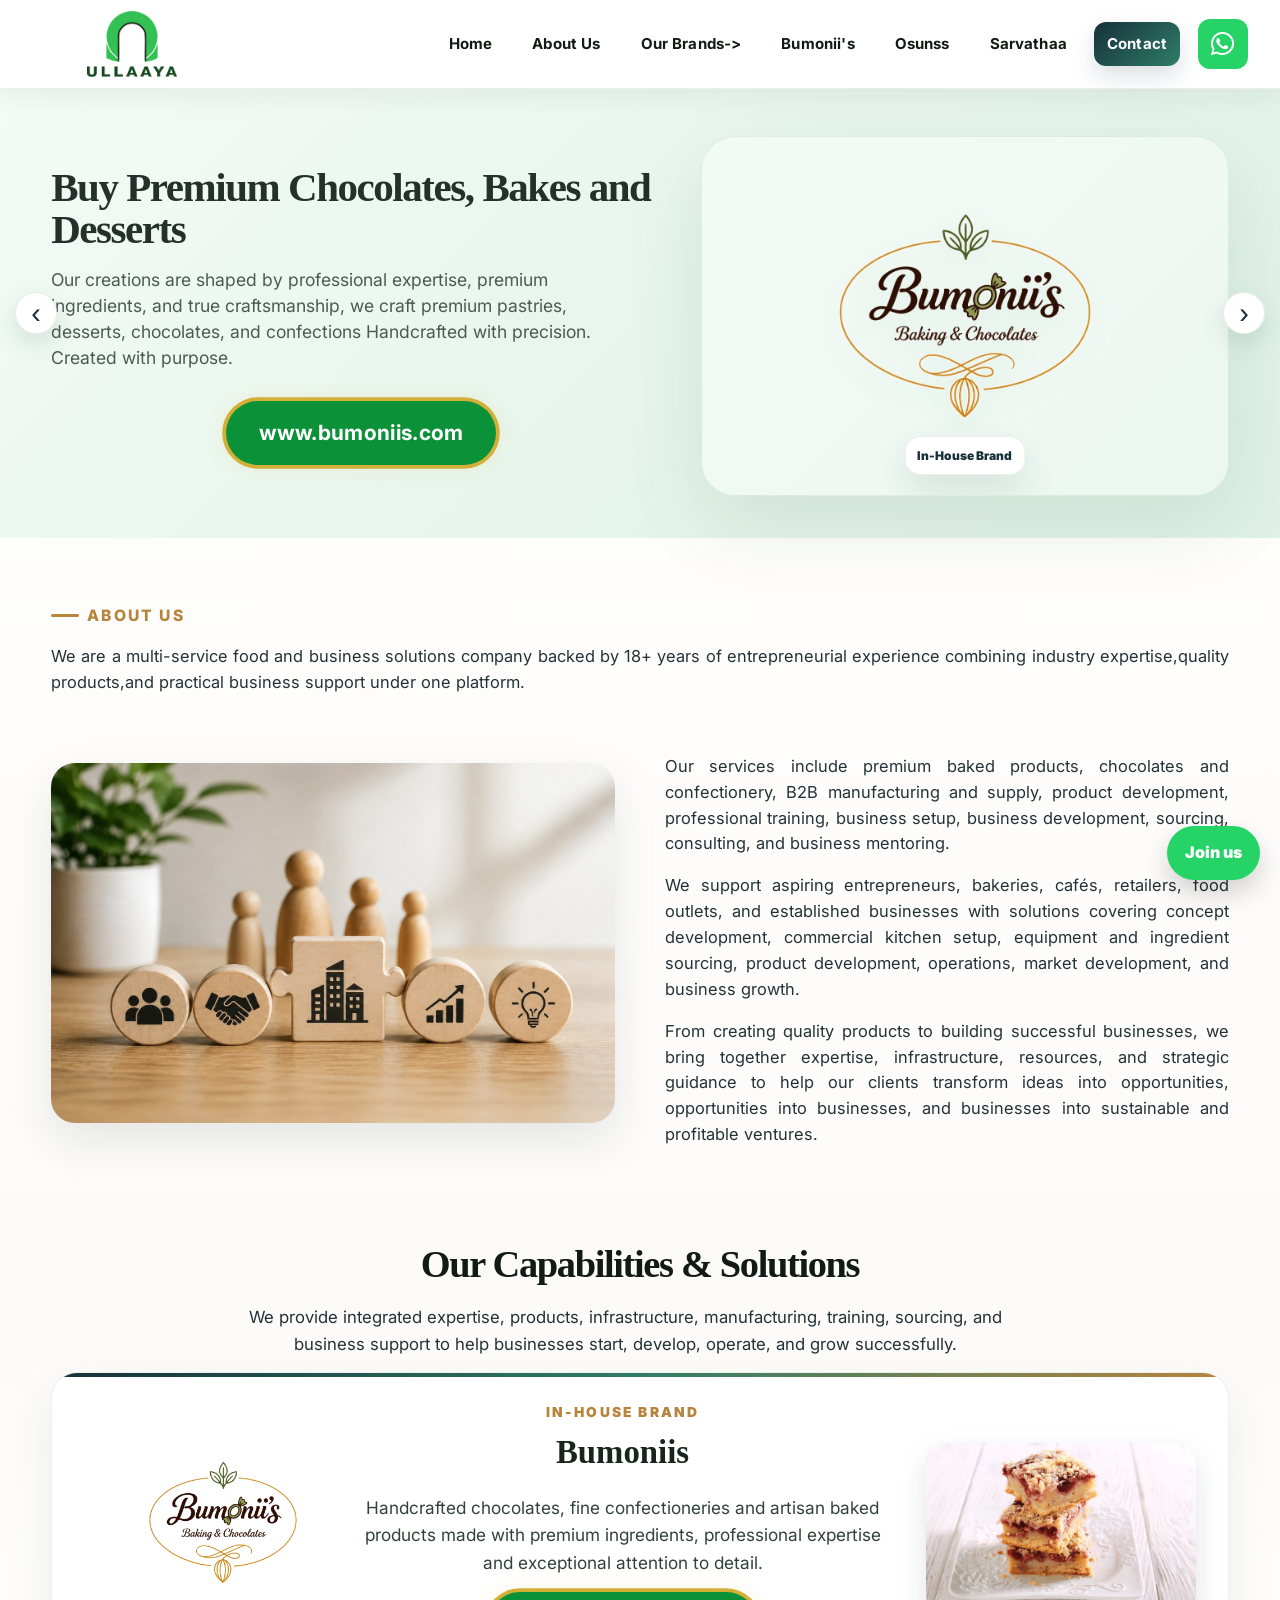
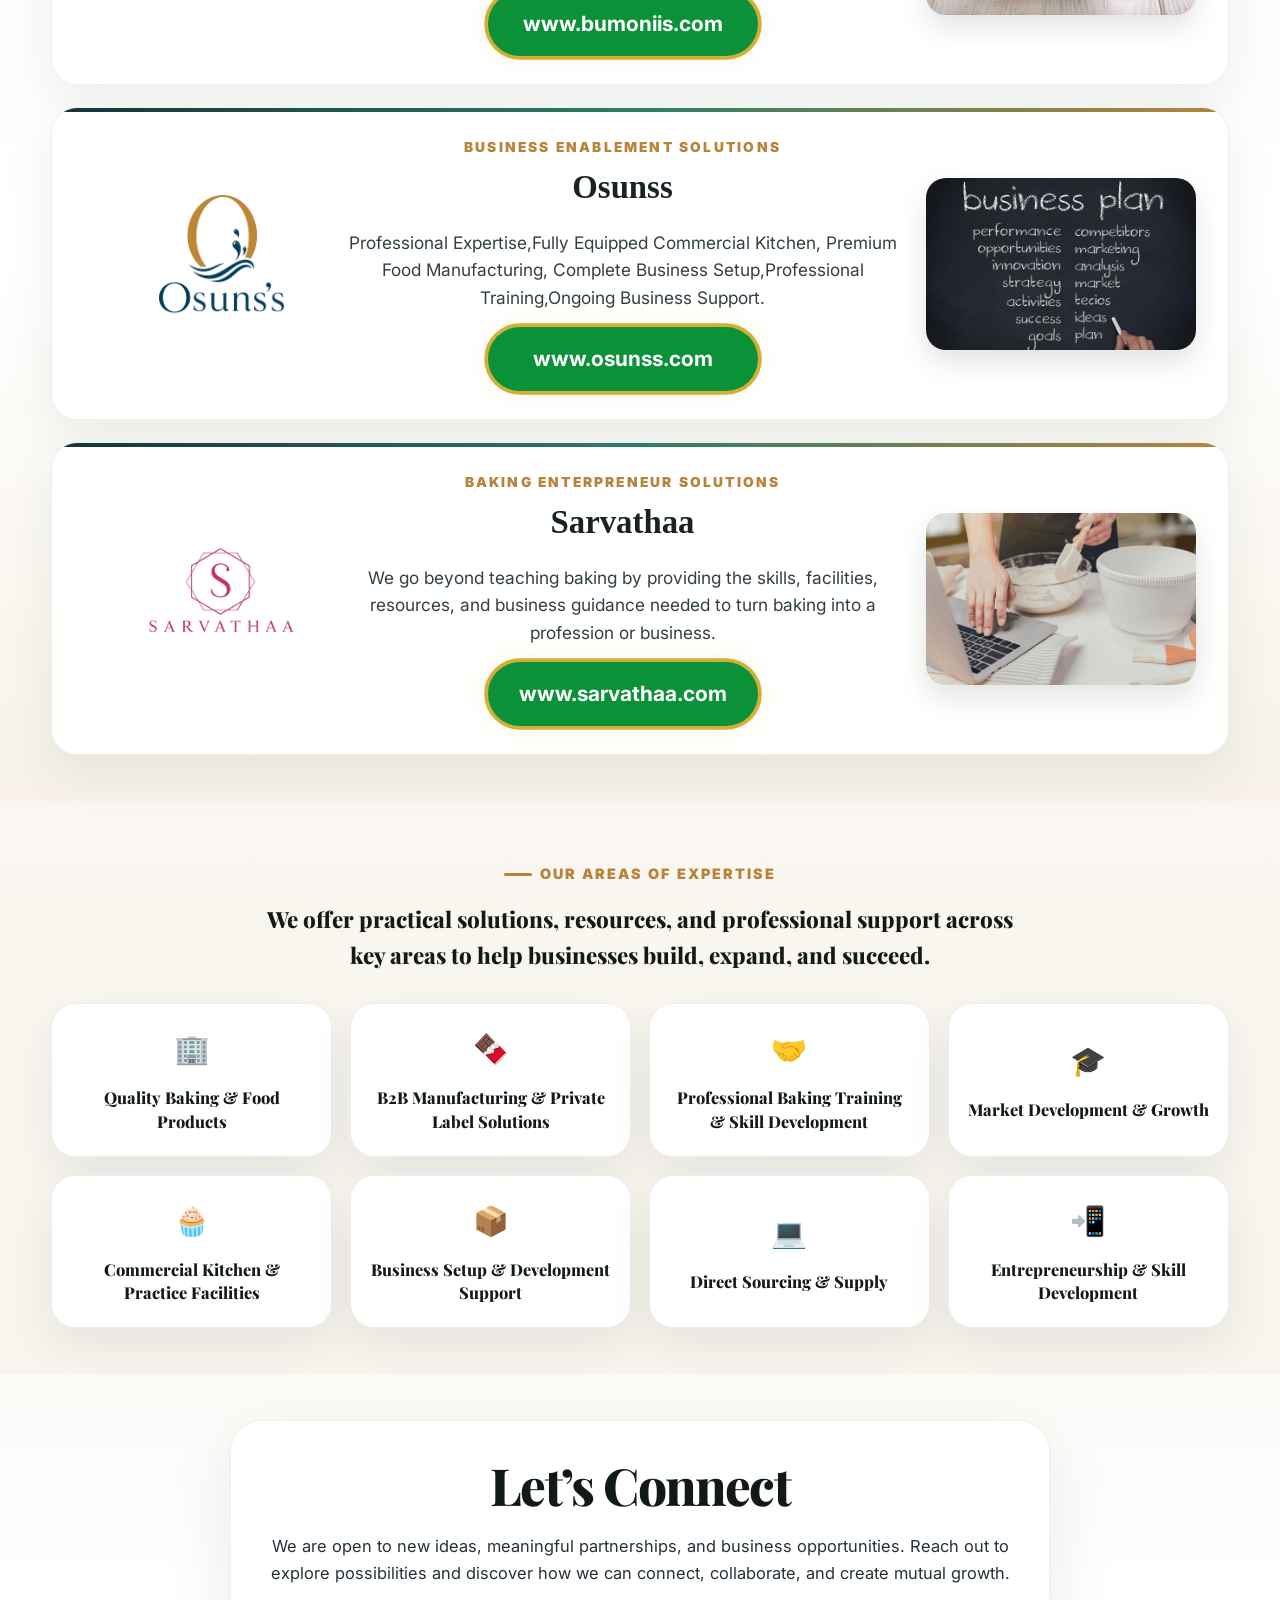
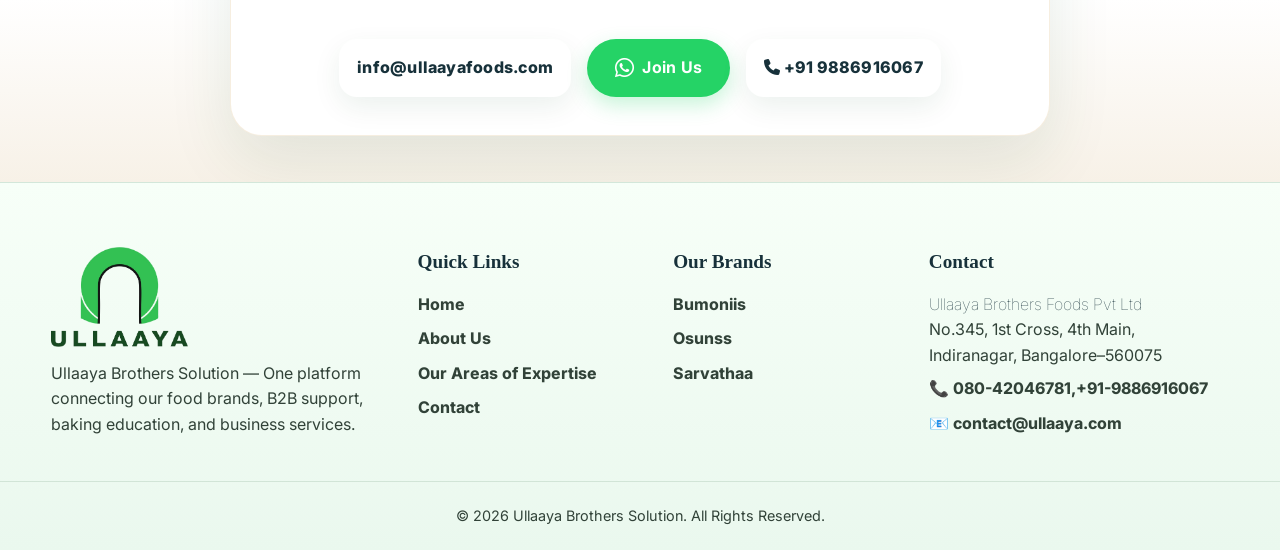
==== index.html @ fb9610ec "Update website alignment and button blinking" ====
<!DOCTYPE html>

<html lang="en">

<head>
    <link rel="icon" href="favicon.ico" sizes="16x16 32x32 48x48" />
    <link rel="icon" type="image/png" sizes="512x512" href="favicon.png" />
    <link rel="apple-touch-icon" sizes="180x180" href="apple-touch-icon.png" />
    <meta charset="utf-8" />
    <meta content="width=device-width, initial-scale=1.0" name="viewport" />
    <meta
        content="Ullaaya Brothers Solution connects Bumoniis, Osunss and Sarvathaa under one trusted parent business platform."
        name="description" />
    <title>Ullaaya Solution</title>
    <link href="https://fonts.googleapis.com" rel="preconnect" />
    <link crossorigin="" href="https://fonts.gstatic.com" rel="preconnect" />
    <link
        href="https://fonts.googleapis.com/css2?family=Inter:wght@400;500;600;700;800&amp;family=Playfair+Display:wght@700;800&amp;display=swap"
        rel="stylesheet" />
    <link rel="stylesheet"
      href="https://cdnjs.cloudflare.com/ajax/libs/font-awesome/6.5.2/css/all.min.css">    
    <link href="assets/css/style.css" rel="stylesheet">
    </link>
</head>

<body>
    <header class="site-header" id="top">
        <nav class="nav-wrap">
            <a aria-label="Ullaaya Brothers Solution Home" class="brand" href="index.html#home">
                 <img alt="Ullaaya Brothers Solution logo" src="assets/images/ullaaya-logo-clean.png" />
            </a>
            <button aria-expanded="false" aria-label="Open menu" class="menu-toggle">
                <span></span><span></span><span></span>
            </button>
            <ul class="nav-links">
                <li><a href="index.html#home">Home</a></li>
                <li><a href="index.html#about">About Us</a></li>
                <li><a href="index.html#businesses">Our Brands-></a></li>
                <li><a href="bumoniis.html">Bumonii's</a></li>
                <li><a href="osunss.html">Osunss</a></li>
                <li><a href="sarvathaa.html">Sarvathaa</a></li>
                <li><a class="nav-cta" href="index.html#contact">Contact</a></li>
                <li>
    <a class="whatsapp-nav"
       href="https://wa.me/919886916067"
       target="_blank"
       rel="noopener"
       aria-label="Chat with us on WhatsApp">
        <i class="fa-brands fa-whatsapp"></i>
    </a>
</li>
            </ul>
        </nav>
    </header>
    <main>
        <section class="hero business-slider" id="home">
            <div class="hero-bg"></div>
            <div class="container hero-grid">
                <div class="hero-content reveal">
                    <h1 id="slideTitle">Learn, Make, Pack and Grow Your Food Business</h1>
                    <p class="hero-text" id="slideText">From learning to product making, packaging, bulk support and
                        customer delivery, Ullaaya connects everything a food learner, customer or business owner needs
                        in one trusted place.</p>
                    <div class="hero-more-info">
                        <a class="btn btn-primary" href="bumoniis.html" id="slidePrimary">www.bumoniis.com</a>
                    </div>
                </div>
                <div class="hero-card reveal">
                    <div class="logo-orbit slider-logo-wrap">
                        <img alt="Ullaaya logo" data-brand="ullaaya" id="slideLogo"
                            src="assets/images/ullaaya-logo-clean.png" />
                    </div>
                    <div class="mini-card bottom-card" id="slideTagTwo">Business Support</div>
                </div>
            </div>
            <div class="hero-slider-controls" aria-label="Business banner controls">
                <button aria-label="Previous business" class="slider-arrow slider-prev" type="button">‹</button>
                <button aria-label="Next business" class="slider-arrow slider-next" type="button">›</button>
            </div>
        </section>
        <section class="section about-story" id="about">
            <div class="container">
                <div class="section-head reveal about-intro">
                </div>
                <p class="eyebrow">About Us</p>
                <p class="about-text">We are a multi-service food and business solutions company backed by 18+ years of
                    entrepreneurial experience combining industry expertise,quality products,and practical business
                    support under one platform.</p>
                <div class="two-col" style="margin-top:42px;">
                    <div class="reveal">
                        <img src="assets/about.jpeg" alt="Ullaaya food products and chocolate making"
                            style="display:block;width:100%;height:360px;object-fit:cover;border-radius:24px;box-shadow:0 18px 45px rgba(16,38,45,.10);">
                    </div>
                    <div class="section-copy reveal">
                        <p class="about-text">Our services include premium baked products, chocolates and confectionery,
                            B2B manufacturing and supply, product development, professional training, business setup,
                            business development, sourcing, consulting, and business mentoring.</p>
                        <p class="about-text">We support aspiring entrepreneurs, bakeries, cafés, retailers, food
                            outlets, and established businesses with solutions covering concept development, commercial
                            kitchen setup, equipment and ingredient sourcing, product development, operations, market
                            development, and business growth.</p>
                        <p class="about-text">From creating quality products to building successful businesses, we bring
                            together expertise, infrastructure, resources, and strategic guidance to help our clients
                            transform ideas into opportunities, opportunities into businesses, and businesses into
                            sustainable and profitable ventures.</p>
                    </div>
                </div>

            </div>
        </section>

        <section class="section businesses" id="businesses">
            <div class="container">
                <div class="section-head reveal">
                    <h2>Our Capabilities & Solutions</h2>
                    <p>We provide integrated expertise, products, infrastructure, manufacturing, training, sourcing, and business support to help businesses start, develop, operate, and grow successfully.</p>
                </div>
                <div class="business-grid">
                    <article class="business-card logo-card reveal">
                        <a class="business-logo-box business-logo-bumoniis" href="https://www.bumoniis.com" target="_blank" rel="noopener" aria-label="Visit Bumoniis website"><img
                                alt="Bumoniis Baking and Chocolates logo" src="assets/images/bumoniis-logo-card.png" />
                        </a>
                        <div class="business-card-info">
                            <p class="category">In-House Brand</p>
                            <h3>Bumoniis</h3>
                            <p>Handcrafted chocolates, fine confectioneries and artisan baked products made with premium
                                ingredients, professional expertise and exceptional attention to detail.</p>
                            <a class="card-link" href="https://www.bumoniis.com" target="_blank"
                                rel="noopener">www.bumoniis.com</a>
                        </div>
                        <a class="business-card-photo" href="https://www.bumoniis.com" target="_blank" rel="noopener" aria-label="Visit Bumoniis website"><img
                                src="assets/home bumoniss cake.png"
                                alt="Premium cakes and chocolate products"></a>
                    </article>
                    <article class="business-card featured logo-card reveal">
                        <a class="business-logo-box business-logo-osunss" href="https://www.osunss.com" target="_blank" rel="noopener" aria-label="Visit Osunss website"><img alt="Osunss logo"
                                src="assets/images/osunss-logo-clean.png" /></a>
                        <div class="business-card-info">
                            <p class="category">Business Enablement Solutions</p>
                            <h3>Osunss</h3>
                            <p>Professional Expertise,Fully Equipped Commercial Kitchen, Premium Food Manufacturing,
                                Complete Business Setup,Professional Training,Ongoing Business Support.</p>
                            <a class="card-link" href="https://www.osunss.com" target="_blank"
                                rel="noopener">www.osunss.com</a>
                        </div>
                        <a class="business-card-photo" href="https://www.osunss.com" target="_blank" rel="noopener" aria-label="Visit Osunss website"><img
                                src="assets/home osuns.png"
                                alt="Food business packaging and delivery support"></a>
                    </article>
                    <article class="business-card logo-card reveal">
                        <a class="business-logo-box business-logo-sarvathaa" href="https://www.sarvathaa.com" target="_blank" rel="noopener" aria-label="Visit Sarvathaa website"><img alt="Sarvathaa logo"
                                src="assets/images/sarvathaa-logo-card.png" /></a>
                        <div class="business-card-info">
                            <p class="category">Baking Enterpreneur Solutions</p>
                            <h3>Sarvathaa</h3>
                            <p>We go beyond teaching baking by providing the skills, facilities, resources, and business
                                guidance needed to turn baking into a profession or business.</p>
                            <a class="card-link" href="https://www.sarvathaa.com" target="_blank"
                                rel="noopener">www.sarvathaa.com</a>
                        </div>
                        <a class="business-card-photo" href="https://www.sarvathaa.com" target="_blank" rel="noopener" aria-label="Visit Sarvathaa website"><img
                                src="assets/home sarvathaa.png"
                                alt="Hands-on baking and culinary training"></a>
                    </article>
                </div>
            </div>
        </section>
        <section class="section provide" id="provide">
            <div class="container">
                <div class="section-head reveal">
                    <p class="eyebrow">Our Areas of Expertise</p>
                    <h3>We offer practical solutions, resources, and professional support across key areas to help businesses build, expand, and succeed.</h3>
                </div>
                <div class="service-grid">
                    <div class="service-card reveal"><span>🏢</span>
                        <h3>Quality Baking & Food Products</h3>
                    </div>
                    <div class="service-card reveal"><span>🍫</span>
                        <h3>B2B Manufacturing & Private Label Solutions</h3>
                    </div>
                    <div class="service-card reveal"><span>🤝</span>
                        <h3>Professional Baking Training & Skill Development </h3>
                    </div>
                    <div class="service-card reveal"><span>🎓</span>
                        <h3>Market Development & Growth</h3>
                    </div>
                    <div class="service-card reveal"><span>🧁</span>
                        <h3>Commercial Kitchen & Practice Facilities </h3>
                    </div>
                    <div class="service-card reveal"><span>📦</span>
                        <h3>Business Setup & Development Support </h3>
                    </div>
                    <div class="service-card reveal"><span>💻</span>
                        <h3>Direct Sourcing & Supply </h3>
                    </div>
                    <div class="service-card reveal"><span>📲</span>
                        <h3>Entrepreneurship & Skill Development</h3>
                    </div>
                </div>
            </div>
        </section>
        <section class="section contact" id="contact">
            <div class="container contact-center">
                <div class="section-copy reveal">
                    <h2>Let’s Connect</h2>
                    <p>We are open to new ideas, meaningful partnerships, and business opportunities. Reach out to explore possibilities and discover how we can connect, collaborate, and create mutual growth.</p>
                    <div class="contact-cards">
                      <div class="contact-cards">

    <a href="mailto:contact@ullaaya.com" class="contact-email">
        info@ullaayafoods.com
    </a>

    <a class="join-us-btn"
       href="https://wa.me/919886916067"
       target="_blank"
       rel="noopener">
        <i class="fab fa-whatsapp"></i>
        <span>Join Us</span>
    </a>

    <a href="tel:+919886916067" class="contact-phone">
        <i class="fas fa-phone"></i>
        <span>+91 9886916067</span>
    </a>

</div>
                    </div>
                </div>
            </div>
        </section>
    </main>
    <footer class="footer">
        <div class="container footer-grid">
            <div>
                <img alt="Ullaaya logo" class="footer-logo" src="assets/images/ullaaya-logo-clean.png" />
                <p>Ullaaya Brothers Solution — One platform connecting our food brands, B2B support, baking education,
                    and business services.</p>
            </div>
            <div>
                <h3>Quick Links</h3>
                 <a href="index.html#home">Home</a>
                <a href="index.html#about">About Us</a>
                <a href="index.html#provide">Our Areas of Expertise</a>
                <a href="index.html#contact">Contact</a>
            </div>
            <div>
                <h3>Our Brands</h3>
                <a href="bumoniis.html">Bumoniis</a>
                <a href="osunss.html">Osunss</a>
                <a href="sarvathaa.html">Sarvathaa</a>
            </div>
            <div>
                <h3>Contact</h3>
                <p class="footer-address"><strong>Ullaaya Brothers Foods Pvt Ltd</strong>
                    <br>No.345, 1st Cross, 4th Main,<br>
                    Indiranagar, Bangalore–560075
                </p>
                <a href="tel:+918042046781">📞 080-42046781,+91-9886916067<a>
                </a>
                <a href="mailto:info@ullaayafoods.com">📧 contact@ullaaya.com</a>

            </div>
        </div>
        <p class="copyright">© 2026 Ullaaya Brothers Solution. All Rights Reserved.</p>
    </footer>
    <a aria-label="For enquiry" class="floating-whatsapp" href="https://wa.me/919886916067">Join us</a>
    <script src="assets/js/script.js"></script>
</body>

</html>
---- assets/css/style.css ----
:root {
  --green: #32c457;
  --deep: #124f26;
  --dark: #0d331c;
  --mint: #effbf2;
  --soft: #f7fff8;
  --text: #26352b;
  --muted: #66756b;
  --white: #fff;
  --shadow: 0 24px 70px rgba(18, 79, 38, .14);
  --radius: 28px;
}

* {
  box-sizing: border-box;
  margin: 0;
  padding: 0
}

html {
  scroll-behavior: smooth
}

body {
  font-family: Inter, system-ui, sans-serif;
  color: var(--text);
  background: linear-gradient(180deg, #fff 0%, var(--soft) 50%, #fff 100%);
  line-height: 1.6;
  overflow-x: hidden
}

a {
  text-decoration: none;
  color: inherit
}

img {
  max-width: 100%;
  display: block
}

.container {
  width: min(1270px, 92%);
  margin: auto
}

.site-header {
  position: sticky;
  top: 0;
  z-index: 1000;
  background: rgba(255, 255, 255, .88);
  backdrop-filter: blur(16px);
  border-bottom: 1px solid rgba(18, 79, 38, .08)
}

.nav-wrap {
  width: min(1220px, 94%);
  margin: auto;
  height: 82px;
  display: flex;
  align-items: center;
  justify-content: space-between;
  gap: 24px
}

.brand {
  display: flex;
  align-items: center;
  gap: 12px;
  font-weight: 800;
  color: var(--deep);
  letter-spacing: .02em;
  line-height: 1.05
}

.brand img {
  width: 58px;
  height: 58px;
  object-fit: contain
}

.brand strong {
  color: var(--green)
}

.nav-links {
  display: flex;
  align-items: center;
  gap: 28px;
  list-style: none;
  font-weight: 700;
  color: var(--deep)
}

.nav-links a {
  position: relative
}

.nav-links a:not(.nav-cta)::after {
  content: "";
  position: absolute;
  left: 0;
  bottom: -8px;
  width: 0;
  height: 3px;
  border-radius: 99px;
  background: var(--green);
  transition: .25s
}

.nav-links a:hover::after {
  width: 100%
}

.nav-cta {
  padding: 12px 20px;
  background: linear-gradient(135deg, var(--green), var(--deep));
  color: white;
  border-radius: 999px;
  box-shadow: 0 10px 24px rgba(50, 196, 87, .25)
}

.menu-toggle {
  display: none;
  background: none;
  border: 0;
  width: 42px;
  height: 42px
}

.menu-toggle span {
  display: block;
  height: 3px;
  background: var(--deep);
  margin: 7px;
  border-radius: 99px
}

.hero {
  position: relative;
  min-height: calc(100vh - 82px);
  display: grid;
  align-items: center;
  padding: 88px 0;
  overflow: hidden
}

.hero-bg {
  position: absolute;
  inset: 0;
  background: radial-gradient(circle at 85% 20%, rgba(50, 196, 87, .24), transparent 34%), radial-gradient(circle at 10% 80%, rgba(18, 79, 38, .13), transparent 36%)
}

.hero-grid {
  position: relative;
  display: grid;
  grid-template-columns: 1.08fr .92fr;
  gap: 60px;
  align-items: center
}

.eyebrow {
  display: inline-flex;
  align-items: center;
  gap: 8px;
  color: var(--green);
  font-weight: 800;
  text-transform: uppercase;
  letter-spacing: .14em;
  font-size: .98rem;
  margin-bottom: 16px
}

.eyebrow::before {
  content: "";
  width: 28px;
  height: 3px;
  background: var(--green);
  border-radius: 99px
}

h1,
h2 {
  font-family: "Playfair Display", serif;
  color: var(--dark);
  line-height: 1.04
}

h1 {
  font-size: clamp(2.8rem, 6vw, 5.9rem);
  letter-spacing: -.05em
}

h2 {
  font-size: clamp(1.1rem, 3vw, 3rem);
  letter-spacing: -.035em
}

h3 {
  color: var(--deep)
}

.hero-text {
  font-size: 1.18rem;
  color: var(--muted);
  max-width: 650px;
  margin: 24px 0 32px
}

.hero-actions,
.hero-stats {
  display: flex;
  gap: 16px;
  flex-wrap: wrap
}

.btn {
  display: inline-flex;
  align-items: center;
  justify-content: center;
  padding: 15px 24px;
  border-radius: 999px;
  font-weight: 800;
  border: 0;
  cursor: pointer
}

.btn-primary {
  background: linear-gradient(135deg, var(--green), var(--deep));
  color: #fff;
  box-shadow: 0 16px 30px rgba(50, 196, 87, .22)
}

.btn-outline {
  border: 1px solid rgba(18, 79, 38, .18);
  color: var(--deep);
  background: white
}

.hero-stats {
  margin-top: 34px
}

.hero-stats div {
  background: rgba(255, 255, 255, .75);
  border: 1px solid rgba(18, 79, 38, .08);
  border-radius: 20px;
  padding: 16px 20px;
  box-shadow: 0 14px 40px rgba(18, 79, 38, .08)
}

.hero-stats strong {
  display: block;
  font-size: 1.7rem;
  color: var(--deep)
}

.hero-stats span {
  font-size: .84rem;
  color: var(--muted);
  font-weight: 700
}

.hero-card {
  position: relative;
  min-height: 520px;
  display: grid;
  place-items: center
}

.logo-orbit {
  width: min(440px, 88vw);
  aspect-ratio: 1;
  background: linear-gradient(135deg, #fff, var(--mint));
  border-radius: 50%;
  display: grid;
  place-items: center;
  box-shadow: var(--shadow);
  border: 1px solid rgba(18, 79, 38, .08);
  animation: float 4s ease-in-out infinite
}

.logo-orbit img {
  width: 76%;
  object-fit: contain
}

.mini-card {
  position: absolute;
  padding: 16px 22px;
  border-radius: 18px;
  background: white;
  color: var(--deep);
  font-weight: 900;
  box-shadow: var(--shadow)
}

.top-card {
  top: 42px;
  right: 16px
}

.bottom-card {
  bottom: 56px;
  left: 12px
}

.section {
  padding: 46px 0
}

.two-col,
.why-grid,
.contact-grid {
  display: grid;
  grid-template-columns: 1fr 1fr;
  gap: 50px;
  align-items: center
}

.section-copy p:not(.eyebrow),
.section-head p {
  color: var(--text);
  font-size: 1.05rem;
  margin-top: 16px
}

.inside-section{
font-size: 1.01rem !important;
text-align: center;
margin-bottom: 12px;
}
.about-panel,
.contact-form,
.business-card,
.service-card {
  background: white;
  border: 1px solid rgba(18, 79, 38, .08);
  box-shadow: var(--shadow);
  border-radius: var(--radius)
}

.about-panel {
  padding: 34px
}

.about-panel ul {
  margin-top: 18px;
  list-style: none
}

.about-panel li {
  padding: 14px 0 14px 34px;
  border-bottom: 1px solid rgba(18, 79, 38, .08);
  position: relative
}

.about-panel li::before {
  content: "✓";
  position: absolute;
  left: 0;
  color: var(--green);
  font-weight: 900
}

.businesses {
  background: linear-gradient(180deg, var(--mint), #fff)
}

.section-head {
  text-align: center;
  max-width: 760px;
  margin: 0 auto 15px
}

.business-grid {
  display: grid;
  grid-template-columns: repeat(3, 1fr);
  gap: 26px
}

.business-card {
  padding: 32px;
  transition: .3s;
  position: relative;
  overflow: hidden
}

.business-card::before {
  content: "";
  position: absolute;
  inset: 0 0 auto;
  height: 5px;
  background: linear-gradient(90deg, var(--green), var(--deep))
}

.business-card:hover {
  transform: translateY(-10px)
}

.business-card.featured {
  background: linear-gradient(180deg, #fff, var(--soft));
  transform: translateY(-18px)
}

.business-icon {
  width: 74px;
  height: 74px;
  border-radius: 22px;
  display: grid;
  place-items: center;
  color: white;
  font-weight: 900;
  font-size: 2rem;
  margin-bottom: 22px
}

.chocolate {
  background: #5a2b18
}

.b2b {
  background: var(--deep)
}

.learning {
  background: #cf4f85
}

.category {
  font-size: .82rem;
  text-transform: uppercase;
  color: var(--green);
  font-weight: 900;
  letter-spacing: .1em
}

.business-card h3 {
  font-size: 1.65rem;
  margin: 6px 0 12px
}

.business-card p:not(.category) {
  color: var(--muted);
  margin-bottom: 22px
}

.card-link {
  display: inline-flex;
  color: var(--deep);
  font-weight: 900;
  border-bottom: 2px solid var(--green)
}

.service-grid {
  display: grid;
  grid-template-columns: repeat(4, 1fr);
  gap: 18px
}

.service-card {
  padding: 26px;
  text-align: center;
  min-height: 150px;
  display: flex;
  flex-direction: column;
  justify-content: center;
  align-items: center;
  gap: 14px
}

.service-card span {
  font-size: 2rem
}

.service-card h3 {
  font-size: 1rem
}

.why {
  background: var(--dark);
  color: white
}

.why h2,
.why h3 {
  color: white
}

.why .section-copy p {
  color: rgba(255, 255, 255, .74)
}

.why-list {
  display: grid;
  gap: 14px
}

.why-list div {
  padding: 18px 20px;
  border-radius: 18px;
  background: rgba(255, 255, 255, .08);
  border: 1px solid rgba(255, 255, 255, .12);
  font-weight: 700
}

.why-list div::before {
  content: "✓ ";
  color: var(--green);
  font-weight: 900
}

.timeline {
  display: grid;
  grid-template-columns: repeat(6, 1fr);
  gap: 12px;
  position: relative
}

.timeline div {
  padding: 18px 12px;
  text-align: center;
  border-radius: 18px;
  background: white;
  border: 1px solid rgba(18, 79, 38, .08);
  box-shadow: 0 12px 30px rgba(18, 79, 38, .08);
  font-weight: 900;
  color: var(--deep)
}

.contact {
  background: linear-gradient(180deg, #fff, var(--mint))
}

.contact-cards {
  display: grid;
  gap: 12px;
  margin-top: 24px
}

.contact-cards a {
  padding: 16px 18px;
  background: white;
  border-radius: 18px;
  color: var(--deep);
  font-weight: 800;
  box-shadow: 0 10px 28px rgba(18, 79, 38, .08)
}

.contact-form {
  padding: 30px;
  display: grid;
  gap: 16px
}

.contact-form label {
  display: grid;
  gap: 8px;
  color: var(--deep);
  font-weight: 800
}

.contact-form input,
.contact-form select,
.contact-form textarea {
  width: 100%;
  padding: 14px 16px;
  border: 1px solid rgba(18, 79, 38, .15);
  border-radius: 14px;
  font: inherit;
  outline: none;
  background: #fff
}

.contact-form input:focus,
.contact-form select:focus,
.contact-form textarea:focus {
  border-color: var(--green);
  box-shadow: 0 0 0 4px rgba(50, 196, 87, .13)
}

.form-note {
  color: var(--deep);
  font-weight: 800
}

.footer {
  background: #071b0f;
  color: rgba(255, 255, 255, .72);
  padding: 64px 0 22px
}

.footer-grid {
  display: grid;
  grid-template-columns: 1.5fr 1fr 1fr 1fr;
  gap: 34px
}

.footer-logo {
  width: 120px;
  background: white;
  border-radius: 18px;
  padding: 8px;
  margin-bottom: 16px
}

.footer h3 {
  color: white;
  margin-bottom: 14px
}

.footer a {
  display: block;
  margin: 9px 0;
  color: rgba(255, 255, 255, .75)
}

.footer a:hover {
  color: var(--green)
}

.copyright {
  text-align: center;
  margin-top: 36px;
  padding-top: 22px;
  border-top: 1px solid rgba(255, 255, 255, .08);
  font-size: .9rem
}

.floating-whatsapp {
  position: fixed;
  right: 20px;
  bottom: 20px;
  z-index: 900;
  background: #25d366;
  color: white;
  padding: 14px 18px;
  border-radius: 999px;
  font-weight: 900;
  box-shadow: 0 12px 28px rgba(0, 0, 0, .18)
}

.reveal {
  opacity: 0;
  transform: translateY(28px);
  transition: .7s ease
}

.reveal.show {
  opacity: 1;
  transform: none
}

@keyframes float {

  0%,
  100% {
    transform: translateY(0)
  }

  50% {
    transform: translateY(-14px)
  }
}

@media(max-width:980px) {
  .menu-toggle {
    display: block
  }

  .nav-links {
    position: absolute;
    top: 82px;
    left: 0;
    right: 0;
    background: white;
    display: none;
    flex-direction: column;
    align-items: flex-start;
    padding: 24px;
    width: 100%;
    box-shadow: 0 24px 40px rgba(18, 79, 38, .12)
  }

  .nav-links.active {
    display: flex
  }

  .hero-grid,
  .two-col,
  .why-grid,
  .contact-grid {
    grid-template-columns: 1fr
  }

  .hero {
    padding: 58px 0
  }

  .hero-card {
    min-height: 360px
  }

  .business-grid,
  .service-grid {
    grid-template-columns: 1fr 1fr
  }

  .business-card.featured {
    transform: none
  }

  .timeline {
    grid-template-columns: 1fr 1fr
  }

  .footer-grid {
    grid-template-columns: 1fr 1fr
  }
}

@media(max-width:620px) {
  .brand span {
    font-size: .88rem
  }

  .brand img {
    width: 48px;
    height: 48px
  }

  .nav-wrap {
    height: 72px
  }

  .nav-links {
    top: 72px
  }

  .hero {
    min-height: auto
  }

  .hero-actions .btn {
    width: 100%
  }

  .business-grid,
  .service-grid,
  .timeline,
  .footer-grid {
    grid-template-columns: 1fr
  }

  .section {
    padding: 68px 0
  }

  .mini-card {
    display: none
  }

  .logo-orbit {
    width: 300px
  }

  .hero-stats div {
    flex: 1 1 100%
  }
}

/* Updated business logo cards and rotating hero */
.slider-logo-wrap {
  transition: .45s ease
}

.slider-logo-wrap img {
  max-height: 78%;
  object-fit: contain;
  transition: .45s ease
}

.slider-dots {
  position: absolute;
  bottom: 8px;
  left: 50%;
  transform: translateX(-50%);
  display: flex;
  gap: 10px;
  background: rgba(255, 255, 255, .84);
  padding: 10px 14px;
  border-radius: 999px;
  box-shadow: 0 12px 28px rgba(18, 79, 38, .12)
}

.slider-dot {
  width: 11px;
  height: 11px;
  border-radius: 50%;
  border: 0;
  background: rgba(18, 79, 38, .25);
  cursor: pointer
}

.slider-dot.active {
  width: 30px;
  border-radius: 999px;
  background: linear-gradient(135deg, var(--green), var(--deep))
}

.business-logo-box {
  height: 165px;
  border-radius: 24px;
  background: linear-gradient(135deg, #fff, var(--mint));
  border: 1px solid rgba(18, 79, 38, .08);
  display: grid;
  place-items: center;
  margin-bottom: 22px;
  padding: 18px;
  overflow: hidden
}

.business-logo-box img {
  width: 100%;
  height: 100%;
  object-fit: contain
}

.logo-card {
  cursor: pointer
}

.logo-card:hover .business-logo-box {
  box-shadow: 0 18px 40px rgba(18, 79, 38, .12)
}

/* Full business pages */
.business-page-hero {
  padding: 95px 0 74px;
  background: radial-gradient(circle at 85% 10%, rgba(50, 196, 87, .22), transparent 32%), linear-gradient(180deg, #fff, var(--mint));
  overflow: hidden
}

.business-page-grid {
  display: grid;
  grid-template-columns: 1.05fr .95fr;
  gap: 56px;
  align-items: center
}

.business-page-logo {
  background: white;
  border: 1px solid rgba(18, 79, 38, .08);
  border-radius: 34px;
  padding: 34px;
  box-shadow: var(--shadow);
  min-height: 360px;
  display: grid;
  place-items: center
}

.business-page-logo img {
  max-height: 290px;
  object-fit: contain
}

.business-badges {
  display: flex;
  flex-wrap: wrap;
  gap: 10px;
  margin: 26px 0
}

.business-badges span {
  background: white;
  color: var(--deep);
  border: 1px solid rgba(18, 79, 38, .1);
  border-radius: 999px;
  padding: 10px 14px;
  font-weight: 800
}

.detail-section {
  padding: 30px 0
}

.detail-grid {
  display: grid;
  grid-template-columns: repeat(3, 1fr);
  gap: 22px
}

.detail-card {
  background: white;
  border: 1px solid rgba(18, 79, 38, .08);
  box-shadow: 0 16px 44px rgba(18, 79, 38, .09);
  border-radius: 24px;
  padding: 26px
}

.detail-card span {
  font-size: 2rem
}

.detail-card h3 {
  font-size: 1.25rem;
  margin: 14px 0 10px
}

.detail-card p {
  color: var(--muted)
}

.highlight-panel {
  background: var(--dark);
  color: white;
  border-radius: 34px;
  padding: 44px;
  display: grid;
  grid-template-columns: 1fr 1fr;
  gap: 32px;
  align-items: center
}

.highlight-panel h2,
.highlight-panel h3 {
  color: white
}

.highlight-panel p,
.highlight-panel li {
  color: rgba(255, 255, 255, .78)
}

.highlight-panel ul {
  margin-left: 18px;
  margin-top: 18px
}

.business-contact-strip {
  position: relative;
  overflow: hidden;
  background: linear-gradient(135deg, #fffdf7 0%, #f7fbf2 48%, #edf7ea 100%);
  border: 1px solid rgba(42, 92, 64, .16);
  border-radius: 30px;
  color: var(--deep);
  padding: 38px 42px;
  display: flex;
  align-items: center;
  justify-content: space-between;
  gap: 24px;
  flex-wrap: wrap;
  box-shadow: 0 18px 45px rgba(39, 72, 53, .10)
}

.business-contact-strip::before {
  content: "";
  position: absolute;
  width: 190px;
  right: -70px;
  top: -105px;
  border-radius: 50%;
  background: rgba(111, 157, 89, .10);
  pointer-events: none
}

.business-contact-strip::after {
  content: "";
  position: absolute;
  left: 0;
  top: 24px;
  bottom: 24px;
  width: 5px;
  border-radius: 0 10px 10px 0;
  background: linear-gradient(180deg, #7c9b64, #c4a56a)
}

.business-contact-strip > * {
  position: relative;
  z-index: 1
}


.business-contact-strip h2 {
  color: var(--deep);
  margin-bottom: 8px
}

.business-contact-strip p {
  color: rgba(35, 62, 46, .76);
  margin: 0;
}

.business-contact-strip .btn-outline {
  color: var(--deep);
  background: #fff;
  border-color: rgba(42, 92, 64, .28);
  box-shadow: 0 8px 20px rgba(39, 72, 53, .08)
}

.business-contact-strip .btn-outline:hover {
  color: #fff;
  background: var(--deep);
  border-color: var(--deep);
  transform: translateY(-2px)
}

.back-link {
  display: inline-flex;
  margin-bottom: 18px;
  color: var(--deep);
  font-weight: 900
}

.product-list {
  display: grid;
  grid-template-columns: repeat(2, 1fr);
  gap: 14px;
  margin-top: 16px
}

.product-list div {
  padding: 14px 16px;
  border-radius: 16px;
  background: var(--soft);
  border: 1px solid rgba(18, 79, 38, .08);
  font-weight: 800;
  color: var(--deep)
}

@media(max-width:980px) {

  .business-page-grid,
  .highlight-panel {
    grid-template-columns: 1fr
  }

  .detail-grid {
    grid-template-columns: 1fr 1fr
  }

  .business-page-logo {
    min-height: 260px
  }

  .business-page-logo img {
    max-height: 230px
  }
}

@media(max-width:620px) {
  .slider-dots {
    bottom: -16px
  }

  .business-logo-box {
    height: 140px
  }

  .detail-grid,
  .product-list {
    grid-template-columns: 1fr
  }

  .business-contact-strip {
    padding: 28px
  }

  .business-page-hero {
    padding: 62px 0
  }

  .business-page-logo {
    padding: 22px
  }
}


/* Navbar dropdown + larger premium header update */
.nav-wrap {
  height: 96px;
}

.brand {
  gap: 14px;
}

.brand img {
  width: 76px;
  height: 76px;
  object-fit: contain;
}

.brand span {
  font-size: 1.02rem;
  line-height: 1.08;
}

.nav-links {
  gap: 12px;
}

.nav-links a {
  font-size: 1rem;
  padding: 12px 14px;
  border-radius: 999px;
}

.nav-cta {
  padding: 14px 24px !important;
  font-size: 1.02rem !important;
}

.nav-item {
  position: relative;
}

.dropdown-toggle {
  display: flex;
  align-items: center;
  gap: 5px;
}

.dropdown-toggle span {
  font-size: .8rem;
  transition: .25s ease;
}

.dropdown:hover .dropdown-toggle span,
.dropdown:focus-within .dropdown-toggle span {
  transform: rotate(180deg);
}

.dropdown-menu {
  position: absolute;
  top: calc(100% + 12px);
  left: 50%;
  transform: translateX(-50%) translateY(10px);
  min-width: 220px;
  background: #fff;
  border: 1px solid rgba(18, 79, 38, .10);
  border-radius: 20px;
  box-shadow: 0 22px 52px rgba(18, 79, 38, .16);
  padding: 10px;
  display: grid;
  gap: 6px;
  opacity: 0;
  visibility: hidden;
  pointer-events: none;
  transition: .25s ease;
  z-index: 999;
}

.dropdown-menu::before {
  content: "";
  position: absolute;
  left: 0;
  right: 0;
  top: -14px;
  height: 14px;
}

.dropdown:hover .dropdown-menu,
.dropdown:focus-within .dropdown-menu {
  opacity: 1;
  visibility: visible;
  pointer-events: auto;
  transform: translateX(-50%) translateY(0);
}

.dropdown-menu a {
  display: block;
  border-radius: 14px;
  padding: 13px 15px;
  color: var(--deep);
  font-weight: 900;
  background: #fff;
  white-space: nowrap;
}

.dropdown-menu a:hover {
  background: var(--mint);
  color: var(--deep);
}

/* Better home hero logo placement for all businesses */
.hero-card {
  min-height: 560px;
}

.logo-orbit {
  width: min(520px, 90vw);
  aspect-ratio: 1.18;
  border-radius: 36px;
  padding: 34px;
  background: linear-gradient(135deg, #fff 0%, #f6fff8 55%, var(--mint) 100%);
}

.logo-orbit img {
  width: auto !important;
  height: auto !important;
  max-width: 92%;
  max-height: 82%;
  object-fit: contain;
  display: block;
}

.slider-logo-wrap img[src*="bumoniis"] {
  max-width: 96%;
  max-height: 70%;
}

.slider-logo-wrap img[src*="osunss"] {
  max-height: 88%;
  max-width: 74%;
}

.slider-logo-wrap img[src*="sarvathaa"] {
  max-width: 92%;
  max-height: 64%;
}

/* Correct home Our Businesses logo card alignment */
.business-card.logo-card {
  text-align: center;
  display: flex;
  flex-direction: column;
  align-items: center;
}

.business-logo-box {
  width: 100%;
  height: 190px;
  border-radius: 26px;
  padding: 22px;
  background: #fff;
  box-shadow: inset 0 0 0 1px rgba(18, 79, 38, .06), 0 12px 30px rgba(18, 79, 38, .06);
}

.business-logo-box img {
  width: auto;
  height: auto;
  max-width: 86%;
  max-height: 86%;
  object-fit: contain;
  display: block;
}

.business-logo-bumoniis img {
  max-width: 94%;
  max-height: 74%;
}

.business-logo-osunss img {
  max-width: 78%;
  max-height: 96%;
}

.business-logo-sarvathaa img {
  max-width: 92%;
  max-height: 62%;
}

.business-card .card-link {
  margin-top: auto;
  align-self: center;
}

@media(max-width:980px) {
  .nav-wrap {
    height: 86px;
  }

  .brand img {
    width: 66px;
    height: 66px;
  }

  .nav-links {
    top: 86px;
    gap: 8px;
  }

  .nav-links a {
    font-size: 1.02rem;
    padding: 13px 14px;
  }

  .dropdown-menu {
    position: static;
    transform: none;
    opacity: 1;
    visibility: visible;
    pointer-events: auto;
    box-shadow: none;
    border: 0;
    background: var(--mint);
    margin: 4px 0 4px 14px;
    min-width: min(260px, 90vw);
    display: grid;
  }

  .dropdown:hover .dropdown-menu,
  .dropdown:focus-within .dropdown-menu {
    transform: none;
  }

  .dropdown-menu::before {
    display: none;
  }

  .dropdown-menu a {
    background: transparent;
    padding: 12px 14px;
  }

  .hero-card {
    min-height: 430px;
  }

  .logo-orbit {
    width: min(430px, 88vw);
    padding: 26px;
  }
}

@media(max-width:620px) {
  .nav-wrap {
    height: 78px;
  }

  .brand img {
    width: 58px;
    height: 58px;
  }

  .brand span {
    font-size: .95rem;
  }

  .nav-links {
    top: 78px;
  }

  .logo-orbit {
    width: min(330px, 88vw);
    border-radius: 28px;
    padding: 22px;
  }

  .business-logo-box {
    height: 155px;
    padding: 18px;
  }

  .nav-cta {
    padding: 13px 18px !important;
  }
}

/* ===== Professional alignment polish: dropdown, hero, and business logo frames ===== */
.site-header {
  background: rgba(255, 255, 255, .94);
  box-shadow: 0 8px 28px rgba(18, 79, 38, .06)
}

.nav-wrap {
  height: 90px;
  width: min(1280px, 95%)
}

.brand img {
  width: 70px;
  height: 70px;
  filter: drop-shadow(0 6px 14px rgba(18, 79, 38, .08))
}

.brand span {
  font-size: 1.04rem;
  letter-spacing: .01em
}

.nav-links {
  gap: 10px
}

.nav-links a {
  font-size: 1.01rem;
  padding: 12px 15px;
  border-radius: 999px;
  transition: .22s ease
}

.nav-links a:not(.nav-cta):hover {
  background: var(--mint)
}

.nav-links a:not(.nav-cta)::after {
  display: none
}

.nav-cta {
  padding: 14px 25px !important;
  box-shadow: 0 12px 26px rgba(18, 79, 38, .16)
}

.dropdown {
  position: relative
}

.dropdown-toggle {
  cursor: pointer;
  user-select: none
}

.dropdown-toggle span {
  display: inline-block;
  margin-left: 3px;
  transition: transform .25s ease
}

.dropdown.open .dropdown-toggle,
.dropdown:hover .dropdown-toggle {
  background: var(--mint)
}

.dropdown.open .dropdown-toggle span,
.dropdown:hover .dropdown-toggle span,
.dropdown:focus-within .dropdown-toggle span {
  transform: rotate(180deg)
}

.dropdown-menu {
  top: calc(100% + 10px);
  left: 50%;
  min-width: 238px;
  padding: 10px;
  border-radius: 20px;
  background: rgba(255, 255, 255, .98);
  backdrop-filter: blur(14px);
  box-shadow: 0 24px 55px rgba(13, 51, 28, .16);
  border: 1px solid rgba(18, 79, 38, .10);
  opacity: 0;
  visibility: hidden;
  pointer-events: none;
  transform: translateX(-50%) translateY(14px) scale(.98);
  transition: opacity .22s ease, transform .22s ease, visibility .22s ease
}

.dropdown-menu::before {
  content: "";
  position: absolute;
  left: 0;
  right: 0;
  top: -16px;
  height: 16px
}

.dropdown:hover .dropdown-menu,
.dropdown:focus-within .dropdown-menu,
.dropdown.open .dropdown-menu {
  opacity: 1;
  visibility: visible;
  pointer-events: auto;
  transform: translateX(-50%) translateY(0) scale(1)
}

.dropdown-menu a {
  display: flex;
  align-items: center;
  gap: 10px;
  padding: 14px 16px;
  border-radius: 14px;
  font-size: .98rem;
  font-weight: 900;
  color: var(--deep);
  background: transparent;
  white-space: nowrap
}

.dropdown-menu a::before {
  content: "";
  width: 9px;
  height: 9px;
  border-radius: 50%;
  background: linear-gradient(135deg, var(--green), var(--deep));
  box-shadow: 0 0 0 4px rgba(50, 196, 87, .12)
}

.dropdown-menu a:hover {
  background: var(--mint);
  transform: translateX(3px)
}

.hero {
  min-height: auto;
  padding: 74px 0 68px
}

.hero-grid {
  grid-template-columns: 1fr .82fr;
  gap: 42px;
  align-items: center
}

h1 {
  font-size: clamp(2.45rem, 4.8vw, 4.85rem);
  letter-spacing: -.045em;
  max-width: 780px
}

.hero-text {
  font-size: 1.06rem;
  line-height: 1.75;
  max-width: 620px;
  margin: 20px 0 26px
}

.hero-actions .btn {
  padding: 14px 22px
}

.hero-stats {
  margin-top: 26px;
  gap: 12px
}

.hero-stats div {
  padding: 13px 17px;
  border-radius: 18px
}

.hero-stats strong {
  font-size: 1.42rem
}

.hero-card {
  min-height: 440px;
  align-self: center
}

.logo-orbit {
  width: min(410px, 38vw);
  aspect-ratio: 1.14;
  border-radius: 34px;
  padding: 30px;
  background: linear-gradient(135deg, #fff 0%, #fbfffc 52%, #e9fbef 100%);
  box-shadow: 0 24px 60px rgba(18, 79, 38, .12);
  animation: float 5.5s ease-in-out infinite;
  border: 1px solid rgba(18, 79, 38, .08)
}

.logo-orbit img {
  width: auto !important;
  height: auto !important;
  max-width: 88%;
  max-height: 78%;
  object-fit: contain;
  object-position: center;
  display: block;
  margin: auto
}

.slider-logo-wrap img[src*="ullaaya"] {
  max-width: 74%;
  max-height: 72%
}

.slider-logo-wrap img[src*="bumoniis"] {
  max-width: 92%;
  max-height: 62%
}

.slider-logo-wrap img[src*="osunss"] {
  max-width: 66%;
  max-height: 82%
}

.slider-logo-wrap img[src*="sarvathaa"] {
  max-width: 86%;
  max-height: 54%
}

.mini-card {
  padding: 13px 18px;
  border-radius: 16px;
  font-size: .92rem;
  box-shadow: 0 16px 36px rgba(18, 79, 38, .12)
}

.top-card {
  top: 54px;
  right: 4px
}

.bottom-card {
  bottom: 62px;
  left: 0
}

.slider-dots {
  bottom: 12px;
  padding: 9px 13px;
  box-shadow: 0 13px 32px rgba(18, 79, 38, .13)
}

.hero-grid.slide-animate .hero-content,
.hero-grid.slide-animate .hero-card {
  animation: softSlideIn .42s ease both
}

@keyframes softSlideIn {
  from {
    opacity: .84;
    transform: translateY(8px)
  }

  to {
    opacity: 1;
    transform: translateY(0)
  }
}

.section.businesses {
  padding-top: 50px;
  background: linear-gradient(180deg, #f2fcf5 0%, #fff 100%)
}

.business-grid {
  align-items: stretch;
  gap: 28px
}

.business-card.logo-card {
  padding: 28px;
  min-height: 520px;
  text-align: center;
  display: flex;
  flex-direction: column;
  align-items: center;
  justify-content: flex-start;
  border-radius: 30px;
  background: #fff;
  transition: transform .26s ease, box-shadow .26s ease, border-color .26s ease
}

.business-card.logo-card:hover {
  transform: translateY(-8px);
  box-shadow: 0 30px 75px rgba(18, 79, 38, .16);
  border-color: rgba(50, 196, 87, .26)
}

.business-card.featured {
  transform: none;
  background: #fff
}

.business-card.featured:hover {
  transform: translateY(-8px)
}

.business-logo-box {
  width: 100%;
  height: 210px;
  border-radius: 26px;
  padding: 20px;
  margin: 0 0 22px;
  background: linear-gradient(135deg, #fff 0%, #fbfffc 50%, #eefbf2 100%);
  border: 1px solid rgba(18, 79, 38, .09);
  box-shadow: inset 0 0 0 1px rgba(255, 255, 255, .55), 0 16px 34px rgba(18, 79, 38, .07);
  display: grid;
  place-items: center;
  overflow: hidden
}

.business-logo-box img {
  width: auto !important;
  height: auto !important;
  object-fit: contain;
  object-position: center;
  display: block;
  margin: auto;
  filter: drop-shadow(0 8px 12px rgba(18, 79, 38, .06))
}

.business-logo-bumoniis img {
  max-width: 96%;
  max-height: 70%
}

.business-logo-osunss img {
  max-width: 72%;
  max-height: 96%
}

.business-logo-sarvathaa img {
  max-width: 92%;
  max-height: 56%
}

.business-card .category {
  min-height: 40px;
  display: flex;
  align-items: center;
  justify-content: center;
  text-align: center;
  margin-top: 2px
}

.business-card h3 {
  font-size: 1.72rem;
  margin: 8px 0 12px
}

.business-card p:not(.category) {
  font-size: .99rem;
  line-height: 1.7;
  margin-bottom: 26px
}

.business-card .card-link {
  margin-top: auto;
  align-self: center;
  background: var(--mint);
  border: 1px solid rgba(18, 79, 38, .08);
  padding: 12px 17px;
  border-radius: 999px;
  color: var(--deep);
  box-shadow: 0 10px 24px rgba(18, 79, 38, .06)
}

.business-card .card-link:hover {
  background: linear-gradient(135deg, var(--green), var(--deep));
  color: #fff;
  border-color: transparent
}

@media(max-width:1080px) {
  .hero-grid {
    grid-template-columns: 1fr;
    gap: 34px;
    text-align: center
  }

  .hero-content {
    display: grid;
    justify-items: center
  }

  .hero-actions,
  .hero-stats {
    justify-content: center
  }

  .hero-card {
    min-height: 380px
  }

  .logo-orbit {
    width: min(390px, 78vw)
  }

  .top-card {
    right: 8%
  }

  .bottom-card {
    left: 8%
  }
}

@media(max-width:980px) {
  .nav-wrap {
    height: 84px
  }

  .brand img {
    width: 64px;
    height: 64px
  }

  .menu-toggle {
    display: block;
    position: relative;
    border-radius: 14px;
    background: var(--mint)
  }

  .menu-toggle span {
    transition: .25s ease
  }

  .menu-toggle.active span:nth-child(1) {
    transform: translateY(10px) rotate(45deg)
  }

  .menu-toggle.active span:nth-child(2) {
    opacity: 0
  }

  .menu-toggle.active span:nth-child(3) {
    transform: translateY(-10px) rotate(-45deg)
  }

  .nav-links {
    top: 84px;
    gap: 8px;
    padding: 18px 5%;
    border-top: 1px solid rgba(18, 79, 38, .08);
    align-items: stretch
  }

  .nav-links a {
    width: 100%;
    font-size: 1rem;
    padding: 14px 16px
  }

  .dropdown-toggle {
    justify-content: space-between
  }

  .dropdown-menu {
    position: static;
    min-width: 100%;
    display: grid;
    margin: 6px 0 4px;
    padding: 8px;
    background: #f4fbf6;
    border: 1px solid rgba(18, 79, 38, .08);
    box-shadow: none;
    border-radius: 18px;
    opacity: 0;
    visibility: hidden;
    pointer-events: none;
    max-height: 0;
    overflow: hidden;
    transform: none;
    transition: max-height .28s ease, opacity .22s ease, visibility .22s ease, padding .22s ease
  }

  .dropdown.open .dropdown-menu {
    opacity: 1;
    visibility: visible;
    pointer-events: auto;
    max-height: 240px;
    padding: 8px;
    transform: none
  }

  .dropdown:hover .dropdown-menu {
    transform: none
  }

  .dropdown-menu::before {
    display: none
  }

  .dropdown-menu a {
    padding: 12px 14px;
    background: transparent
  }

  .business-grid {
    grid-template-columns: 1fr 1fr
  }

  .business-card.logo-card {
    min-height: 500px
  }

  .business-logo-box {
    height: 190px
  }

  .hero {
    padding: 58px 0
  }

  .hero-card {
    min-height: 360px
  }
}

@media(max-width:620px) {
  .nav-wrap {
    height: 76px
  }

  .brand img {
    width: 54px;
    height: 54px
  }

  .brand span {
    font-size: .9rem
  }

  .nav-links {
    top: 76px
  }

  .hero {
    padding: 46px 0 54px
  }

  h1 {
    font-size: clamp(2.1rem, 11vw, 3.15rem)
  }

  .hero-text {
    font-size: 1rem
  }

  .hero-card {
    min-height: 315px
  }

  .logo-orbit {
    width: min(300px, 86vw);
    border-radius: 28px;
    padding: 22px
  }

  .slider-logo-wrap img[src*="bumoniis"] {
    max-height: 58%
  }

  .slider-logo-wrap img[src*="osunss"] {
    max-width: 64%;
    max-height: 80%
  }

  .slider-logo-wrap img[src*="sarvathaa"] {
    max-height: 50%
  }

  .slider-dots {
    bottom: -2px
  }

  .business-grid {
    grid-template-columns: 1fr
  }

  .business-card.logo-card {
    min-height: auto;
    padding: 24px
  }

  .business-logo-box {
    height: 175px
  }

  .business-logo-bumoniis img {
    max-width: 94%;
    max-height: 68%
  }

  .business-logo-osunss img {
    max-width: 68%;
    max-height: 94%
  }

  .business-logo-sarvathaa img {
    max-width: 90%;
    max-height: 54%
  }
}

/* ===== Final polish requested: balanced business logos, softer colors, clean dropdown ===== */
:root {
  --green: #27a84b;
  --mint: #f7f6ee;
  --soft: #fffaf2;
}

/* Reduce the heavy green feeling with warm premium backgrounds */
.hero,
.business-slider {
  background: radial-gradient(circle at 12% 12%, rgba(39, 168, 75, .10), transparent 30%), linear-gradient(180deg, #ffffff 0%, #fffaf2 56%, #f7f6ee 100%) !important;
}

.section.businesses,
.businesses {
  background: linear-gradient(180deg, #fffaf2 0%, #ffffff 62%, #f7f6ee 100%) !important;
}

.contact {
  background: linear-gradient(180deg, #ffffff 0%, #fffaf2 100%) !important;
}

.business-logo-box,
.logo-orbit,
.service-card,
.about-panel,
.contact-form,
.business-card {
  border-color: rgba(18, 79, 38, .07) !important;
}

.business-logo-box {
  background: linear-gradient(135deg, #ffffff 0%, #fffdf8 55%, #f7f6ee 100%) !important;
}

/* Clean normal dropdown: remove green dot points */
.dropdown-menu a::before {
  display: none !important;
  content: none !important;
}

.dropdown-menu a {
  gap: 0 !important;
  padding: 14px 18px !important;
}

.dropdown-menu a:hover {
  background: #fff6e7 !important;
  color: var(--deep) !important;
  transform: translateX(2px);
}

.dropdown.open .dropdown-toggle,
.dropdown:hover .dropdown-toggle {
  background: #fff6e7 !important;
}

/* Home Our Businesses: make all logos look equal and centered in the same frame */
.business-logo-box {
  height: 220px !important;
  padding: 20px !important;
  display: grid !important;
  place-items: center !important;
}

.business-logo-box img {
  width: auto !important;
  height: auto !important;
  max-width: 94% !important;
  max-height: 94% !important;
  object-fit: contain !important;
  object-position: center !important;
  margin: auto !important;
}

.business-logo-bumoniis img,
.business-logo-osunss img,
.business-logo-sarvathaa img {
  max-width: 94% !important;
  max-height: 94% !important;
}

/* Slightly balance card content */
.business-card.logo-card {
  justify-content: flex-start !important;
  background: #fff !important;
}

.business-card.featured {
  background: #fff !important;
}

.business-card .category {
  color: #b98223 !important;
}

.card-link {
  border-bottom: 0 !important;
}

@media(max-width:980px) {
  .dropdown-menu a::before {
    display: none !important;
    content: none !important;
  }

  .business-logo-box {
    height: 200px !important;
  }
}

@media(max-width:620px) {
  .business-logo-box {
    height: 185px !important;
  }

  .business-logo-box img {
    max-width: 94% !important;
    max-height: 94% !important;
  }
}

/* ===== Customer journey polish: logo fitting, hero background, navbar brand ===== */
:root {
  --green: #24a247;
  --deep: #124f26;
  --gold: #c28a2e;
  --cream: #fffaf1;
  --sage: #eef6ed;
}

.site-header {
  background: rgba(255, 253, 248, .96) !important;
  border-bottom: 1px solid rgba(194, 138, 46, .16) !important;
  box-shadow: 0 10px 32px rgba(18, 79, 38, .06);
}

.brand {
  gap: 14px !important;
  padding: 7px 10px 7px 6px;
  border-radius: 999px;
  background: rgba(255, 255, 255, .72);
  border: 1px solid rgba(194, 138, 46, .12);
}

.brand img {
  width: 68px !important;
  height: 52px !important;
  object-fit: contain !important;
  border-radius: 0 !important;
  background: transparent !important;
  padding: 0 !important;
  box-shadow: none !important;
}

.brand span {
  font-size: 1.02rem !important;
  color: var(--deep)
}

.brand strong {
  color: var(--gold) !important
}

.nav-links {
  gap: 24px !important
}

.nav-links a {
  font-size: 1.02rem
}

.nav-cta {
  padding: 13px 24px !important;
  background: linear-gradient(135deg, var(--gold), var(--deep)) !important
}

.dropdown-menu {
  background: #fffdf8 !important;
  border-color: rgba(194, 138, 46, .16) !important
}

.dropdown-menu a::before {
  display: none !important;
  content: none !important
}

.dropdown-menu a {
  padding: 14px 18px !important
}

.dropdown-menu a:hover {
  background: #fff4df !important;
  color: var(--deep) !important;
  transform: translateX(0) !important
}

.hero.business-slider {
  min-height: auto !important;
  padding: 78px 0 72px !important;
  background: radial-gradient(circle at 8% 18%, rgba(194, 138, 46, .13), transparent 30%), radial-gradient(circle at 92% 20%, rgba(36, 162, 71, .10), transparent 34%), linear-gradient(135deg, #fffdf8 0%, #fffaf1 48%, #eef6ed 100%) !important;
}

.hero-bg {
  background: none !important
}

.hero-grid {
  gap: 52px !important
}

.hero-content {
  max-width: 680px
}

.hero-text {
  font-size: 1.08rem !important;
  line-height: 1.85 !important;
  color: #526055 !important
}

.hero-stats div {
  background: rgba(255, 255, 255, .85) !important;
  border-color: rgba(194, 138, 46, .14) !important
}

.hero-stats strong {
  font-size: 1.22rem !important;
  color: var(--gold) !important
}

.logo-orbit {
  width: min(500px, 88vw) !important;
  aspect-ratio: 1.32/1 !important;
  border-radius: 38px !important;
  background: linear-gradient(135deg, #ffffff 0%, #fffaf1 58%, #f3f8f1 100%) !important;
  padding: 26px !important;
  animation: float 4.5s ease-in-out infinite;
  border: 1px solid rgba(194, 138, 46, .18) !important;
  box-shadow: 0 28px 75px rgba(18, 79, 38, .13) !important;
}

.logo-orbit img,
.slider-logo-wrap img {
  width: 100% !important;
  height: 100% !important;
  object-fit: contain !important;
  max-width: 100% !important;
  max-height: 100% !important;
  filter: drop-shadow(0 10px 14px rgba(18, 79, 38, .06));
}

.mini-card {
  background: #fffdf8 !important;
  border: 1px solid rgba(194, 138, 46, .16);
  color: var(--deep) !important
}

.top-card {
  top: 22px !important
}

.bottom-card {
  bottom: 34px !important
}

.slider-dots {
  background: rgba(255, 253, 248, .92) !important;
  border: 1px solid rgba(194, 138, 46, .12)
}

.slider-dot.active {
  background: linear-gradient(135deg, var(--gold), var(--deep)) !important
}

.businesses .section-head {
  max-width: 850px
}

.businesses .section-head h2 {
  font-size: clamp(2rem, 3.5vw, 3.35rem)
}

.business-grid {
  gap: 30px !important
}

.business-card.logo-card {
  min-height: 535px !important;
  border-radius: 32px !important;
  border-color: rgba(194, 138, 46, .13) !important;
  box-shadow: 0 22px 60px rgba(18, 79, 38, .09) !important
}

.business-card.logo-card::before {
  background: linear-gradient(90deg, var(--gold), var(--deep)) !important;
  height: 4px !important
}

.business-card.featured {
  transform: none !important
}

.business-logo-box {
  height: 235px !important;
  width: 100% !important;
  padding: 12px !important;
  border-radius: 28px !important;
  background: linear-gradient(135deg, #ffffff 0%, #fffdf8 60%, #f8f1e4 100%) !important;
  border: 1px solid rgba(194, 138, 46, .14) !important;
  box-shadow: inset 0 0 0 1px rgba(255, 255, 255, .7), 0 14px 32px rgba(18, 79, 38, .06) !important;
  display: grid !important;
  place-items: center !important;
}

.business-logo-box img,
.business-logo-bumoniis img,
.business-logo-osunss img,
.business-logo-sarvathaa img {
  width: 100% !important;
  height: 100% !important;
  max-width: 100% !important;
  max-height: 100% !important;
  object-fit: contain !important;
  object-position: center !important;
  margin: auto !important;
}

.business-card .category {
  color: var(--gold) !important;
  letter-spacing: .08em
}

.business-card h3 {
  font-size: 1.8rem !important
}

.business-card p:not(.category) {
  line-height: 1.75 !important
}

.business-card .card-link {
  background: #fff6e6 !important;
  border-color: rgba(194, 138, 46, .18) !important;
  color: var(--deep) !important
}

.business-card .card-link:hover {
  background: linear-gradient(135deg, var(--gold), var(--deep)) !important;
  color: #fff !important
}

.service-card p {
  font-size: .88rem;
  color: var(--muted);
  line-height: 1.55;
  margin-top: -4px
}

.service-card {
  border-color: rgba(194, 138, 46, .12) !important
}

.why {
  background: linear-gradient(135deg, #0d331c, #123d24 58%, #2a2415) !important
}

.why-list div::before {
  color: var(--gold) !important
}

.eyebrow {
  color: var(--gold) !important
}

.eyebrow::before {
  background: var(--gold) !important
}

.btn-primary {
  background: linear-gradient(135deg, var(--gold), var(--deep)) !important;
  box-shadow: 0 16px 30px rgba(194, 138, 46, .22) !important
}

.btn-outline {
  border-color: rgba(194, 138, 46, .25) !important;
  background: #fffdf8 !important
}

@media(max-width:980px) {
  .brand img {
    width: 60px !important;
    height: 46px !important
  }

  .brand span {
    font-size: .95rem !important
  }

  .nav-links {
    background: #fffdf8 !important
  }

  .business-card.logo-card {
    min-height: 510px !important
  }

  .business-logo-box {
    height: 220px !important
  }

  .hero.business-slider {
    padding: 54px 0 64px !important
  }

  .logo-orbit {
    width: min(440px, 86vw) !important
  }

  .mini-card {
    display: none !important
  }
}

@media(max-width:620px) {
  .brand {
    gap: 8px;
    padding: 6px
  }

  .brand img {
    width: 50px !important;
    height: 38px !important
  }

  .brand span {
    font-size: .82rem !important
  }

  .business-card.logo-card {
    min-height: auto !important
  }

  .business-logo-box {
    height: 210px !important
  }

  .hero.business-slider {
    padding: 42px 0 54px !important
  }

  .logo-orbit {
    width: min(330px, 88vw) !important;
    border-radius: 28px !important;
    padding: 16px !important
  }

  .hero-stats div {
    flex: 1 1 100%
  }

  .service-card p {
    font-size: .86rem
  }
}

/* ===== Final professional color + clean navbar logo fix ===== */
:root {
  --green: #2f7d68;
  --deep: #17313a;
  --dark: #10262d;
  --gold: #b7843c;
  --cream: #f7f1e7;
  --sage: #eef3ef;
  --mint: #f4f0e8;
  --soft: #fbfaf7;
  --text: #243238;
  --muted: #667176;
  --shadow: 0 22px 60px rgba(16, 38, 45, .10);
}

body {
  background: linear-gradient(180deg, #ffffff 0%, #fbfaf7 45%, #f7f1e7 100%) !important;
  color: var(--text) !important;
}

.site-header {
  background: rgba(255, 255, 255, .96) !important;
  border-bottom: 1px solid rgba(23, 49, 58, .08) !important;
  box-shadow: 0 8px 26px rgba(16, 38, 45, .06) !important;
}

.nav-wrap {
  height: 78px !important;
  gap: 12px !important;
  width: min(1220px, 94%) !important;
}

.brand {
  background: transparent !important;
  border: 0 !important;
  box-shadow: none !important;
  padding: 0 !important;
  border-radius: 0 !important;
  gap: 10px !important;
}

.brand:hover,
.brand:focus {
  background: transparent !important;
  box-shadow: none !important;
}

.brand img {
  width: 58px !important;
  height: 46px !important;
  object-fit: contain !important;
  background: transparent !important;
  border: 0 !important;
  box-shadow: none !important;
  padding: 0 !important;
  filter: none !important;
}

.brand span {
  font-size: .94rem !important;
  color: var(--deep) !important;
  letter-spacing: .01em !important;
}

.brand strong {
  color: var(--green) !important
}

.nav-links {
  gap: 12px !important;
  color: var(--deep) !important;
}

.nav-links a {
  font-size: .94rem !important;
  padding: 8px 10px !important;
  border-radius: 10px !important;
  font-weight: 800 !important;
  transition: background .2s ease, color .2s ease, transform .2s ease !important;
}

.nav-links a:not(.nav-cta):hover {
  background: #eef3ef !important;
  color: var(--green) !important;
}

.nav-cta {
  padding: 9px 16px !important;
  background: linear-gradient(135deg, var(--deep), var(--green)) !important;
  color: #fff !important;
  box-shadow: 0 10px 22px rgba(23, 49, 58, .15) !important;
}

.dropdown.open .dropdown-toggle,
.dropdown:hover .dropdown-toggle {
  background: #eef3ef !important;
  color: var(--green) !important;
}

.dropdown-menu {
  background: #ffffff !important;
  border: 1px solid rgba(23, 49, 58, .10) !important;
  box-shadow: 0 22px 55px rgba(16, 38, 45, .13) !important;
  border-radius: 16px !important;
  min-width: 210px !important;
  padding: 8px !important;
}

.dropdown-menu a::before {
  display: none !important;
  content: none !important;
}

.dropdown-menu a {
  padding: 11px 14px !important;
  border-radius: 10px !important;
  font-size: .93rem !important;
  color: var(--deep) !important;
  background: transparent !important;
  gap: 0 !important;
}

.dropdown-menu a:hover {
  background: #eef3ef !important;
  color: var(--green) !important;
  transform: none !important;
}

.hero.business-slider,
.hero {
  background:
    radial-gradient(circle at 8% 16%, rgba(47, 125, 104, .10), transparent 30%),
    radial-gradient(circle at 88% 20%, rgba(183, 132, 60, .12), transparent 32%),
    linear-gradient(135deg, #ffffff 0%, #fbfaf7 45%, #f7f1e7 100%) !important;
  padding: 64px 0 68px !important;
}

h1,
h2 {
  color: var(--dark) !important
}

.eyebrow {
  color: var(--gold) !important
}

.eyebrow::before {
  background: var(--gold) !important
}

.hero-text {
  color: #5d686d !important
}

.logo-orbit {
  background: #ffffff !important;
  border: 1px solid rgba(23, 49, 58, .08) !important;
  box-shadow: 0 24px 65px rgba(16, 38, 45, .11) !important;
}

.mini-card {
  background: #ffffff !important;
  border: 1px solid rgba(23, 49, 58, .08) !important;
  color: var(--deep) !important;
}

.slider-dot.active,
.btn-primary,
.business-card .card-link:hover {
  background: linear-gradient(135deg, var(--deep), var(--green)) !important;
}

.btn-primary {
  box-shadow: 0 14px 28px rgba(23, 49, 58, .18) !important
}

.btn-outline {
  border-color: rgba(23, 49, 58, .16) !important;
  background: #fff !important;
  color: var(--deep) !important;
}

.hero-stats div {
  background: #ffffff !important;
  border-color: rgba(23, 49, 58, .08) !important;
}

.hero-stats strong {
  color: var(--green) !important
}

.businesses,
.section.businesses,
.contact {
  background: linear-gradient(180deg, #fbfaf7 0%, #ffffff 55%, #f7f1e7 100%) !important;
}

.business-card.logo-card {
  background: #ffffff !important;
  border: 1px solid rgba(23, 49, 58, .08) !important;
  box-shadow: 0 20px 52px rgba(16, 38, 45, .09) !important;
}

.business-card.logo-card::before {
  background: linear-gradient(90deg, var(--deep), var(--green), var(--gold)) !important;
}

.business-logo-box {
  height: 230px !important;
  background: #ffffff !important;
  border: 1px solid rgba(23, 49, 58, .08) !important;
  box-shadow: inset 0 0 0 1px rgba(255, 255, 255, .7), 0 12px 30px rgba(16, 38, 45, .06) !important;
  padding: 18px !important;
}

.business-logo-box img {
  display: block !important;
  width: auto !important;
  height: auto !important;
  object-fit: contain !important;
  object-position: center !important;
  margin: auto !important;
}

.business-logo-bumoniis img {
  max-width: 94% !important;
  max-height: 74% !important;
}

.business-logo-osunss img {
  max-width: 76% !important;
  max-height: 92% !important;
}

.business-logo-sarvathaa img {
  max-width: 92% !important;
  max-height: 58% !important;
}

.business-card .category {
  color: var(--gold) !important
}

.business-card .card-link {
  background: #f7f1e7 !important;
  border: 1px solid rgba(23, 49, 58, .08) !important;
  color: var(--deep) !important;
}

.service-card,
.about-panel,
.contact-form {
  background: #ffffff !important;
  border-color: rgba(23, 49, 58, .08) !important;
  box-shadow: 0 18px 45px rgba(16, 38, 45, .08) !important;
}

.why {
  background: linear-gradient(135deg, #10262d 0%, #17313a 55%, #2f3a31 100%) !important;
}

.why-list div::before {
  color: var(--gold) !important
}

.footer {
  background: #10262d !important
}

.footer-logo {
  background: transparent !important;
  border-radius: 0 !important;
  padding: 0 !important;
}

@media(max-width:980px) {
  .nav-wrap {
    height: 76px !important
  }

  .brand img {
    width: 52px !important;
    height: 42px !important
  }

  .brand span {
    font-size: .88rem !important
  }

  .nav-links {
    top: 76px !important;
    background: #fff !important;
    gap: 6px !important
  }

  .nav-links a {
    width: 100%;
    padding: 12px 14px !important;
    font-size: .95rem !important
  }

  .dropdown-menu {
    background: #f7f1e7 !important;
    box-shadow: none !important;
    border-color: rgba(23, 49, 58, .08) !important
  }
}

@media(max-width:620px) {
  .nav-wrap {
    height: 70px !important
  }

  .brand {
    gap: 8px !important;
    padding: 0 !important
  }

  .brand img {
    width: 46px !important;
    height: 36px !important
  }

  .brand span {
    font-size: .78rem !important
  }

  .nav-links {
    top: 70px !important
  }

  .business-logo-box {
    height: 205px !important
  }

  .business-logo-bumoniis img {
    max-height: 72% !important;
    max-width: 95% !important
  }

  .business-logo-osunss img {
    max-height: 90% !important;
    max-width: 78% !important
  }

  .business-logo-sarvathaa img {
    max-height: 58% !important;
    max-width: 92% !important
  }
}

/* ===== Requested final sizing + Why Choose Us visibility fix ===== */
.nav-wrap {
  gap: 18px !important;
}

.nav-links {
  gap: 18px !important;
}

.nav-links a {
  font-size: 1.05rem !important;
  padding: 10px 12px !important;
  letter-spacing: .01em !important;
}

.nav-cta {
  padding: 10px 18px !important;
}

.brand img {
  background: transparent !important;
  border: 0 !important;
  box-shadow: none !important;
}

.brand {
  background: transparent !important;
  border: 0 !important;
  box-shadow: none !important;
  padding: 0 !important;
}

.section-head .eyebrow,
.section-copy .eyebrow {
  font-size: .9rem !important;
  font-weight: 900 !important;
}

.section-head h2,
.section-copy h2 {
  line-height: 1.05 !important;
}

.section-head p,
.section-copy p:not(.eyebrow) {
  font-size: 1.03rem !important;
  line-height: 1.57 !important;
}
.about-text{
   font-size: 1.03rem !important;
   line-height: 1.57!important;
   text-align: justify;
   color: (var(--text));

}

.about-panel h3,
.business-card h3,
.service-card h3,
.footer h3 {
  font-size: 1.25rem !important;
}

.business-card h3 {
  font-size: 1.9rem !important;
}

.service-card span {
  font-size: 2.35rem !important;
}

.service-card {
  min-height: 175px !important;
}

.why {
  background: linear-gradient(135deg, #0d2330 0%, #122f3b 48%, #24352b 100%) !important;
}

.why .eyebrow {
  color: #d6a64f !important;
}

.why .eyebrow::before {
  background: #d6a64f !important;
}

.why h2,
.why .section-copy h2 {
  color: #ffffff !important;
  text-shadow: 0 3px 18px rgba(0, 0, 0, .18) !important;
}

.why .section-copy p {
  color: #edf6f0 !important;
  font-size: 1.16rem !important;
  font-weight: 500 !important;
}

.why-list div {
  color: #ffffff !important;
  background: rgba(255, 255, 255, .12) !important;
  border-color: rgba(255, 255, 255, .18) !important;
  font-size: 1.05rem !important;
}

@media(max-width:980px) {
  .nav-links {
    gap: 6px !important;
  }

  .nav-links a {
    font-size: 1.02rem !important;
    padding: 13px 14px !important;
  }

  .section-head h2,
  .section-copy h2 {
    font-size: clamp(2.15rem, 7vw, 3.2rem) !important;
  }
}

@media(max-width:620px) {
  .nav-links a {
    font-size: 1rem !important;
  }

  .section-head h2,
  .section-copy h2 {
    font-size: 2.05rem !important;
  }

  .section-head p,
  .section-copy p:not(.eyebrow) {
    font-size: 1.03rem !important;
  }

  .service-card {
    min-height: 150px !important;
  }
}

/* ===== FINAL FIX: slightly bigger navbar + clean aligned mobile menu ===== */
.site-header {
  background: #ffffff !important;
  border-bottom: 1px solid rgba(16, 38, 45, .08) !important;
  box-shadow: 0 8px 24px rgba(16, 38, 45, .06) !important;
}

.nav-wrap {
  height: 88px !important;
  width: min(1280px, 95%) !important;
  gap: 16px !important;
}

.brand {
  display: flex !important;
  align-items: center !important;
  gap: 12px !important;
  padding: 0 !important;
  margin: 0 !important;
  background: transparent !important;
  border: 0 !important;
  box-shadow: none !important;
  border-radius: 0 !important;
}

.brand:hover,
.brand:focus {
  background: transparent !important;
  box-shadow: none !important;
  transform: none !important;
}

.brand img {
  width: 90px !important;
  height: 120px !important;
  object-fit: contain !important;
  padding: 0 !important;
  margin: 0 !important;
  background: transparent !important;
  border: 0 !important;
  border-radius: 0 !important;
  box-shadow: none !important;
  filter: none !important;
}

.brand span {
  font-size: 1rem !important;
  line-height: 1.08 !important;
  color: #10262d !important;
}

.nav-links {
  display: flex;
  align-items: center !important;
  gap: 14px !important;
}

.nav-links>li {
  display: flex !important;
  align-items: center !important;
}

.nav-links a,
.dropdown-toggle {
  display: flex !important;
  align-items: center !important;
  justify-content: center !important;
  min-height: 44px !important;
  font-size: 1.07rem !important;
  line-height: 1 !important;
  padding: 11px 13px !important;
  border-radius: 12px !important;
}

.nav-cta {
  min-height: 44px !important;
  padding: 11px 18px !important;
  border-radius: 999px !important;
}

.dropdown-menu a {
  justify-content: flex-start !important;
  min-height: 40px !important;
  border-radius: 10px !important;
}

@media(max-width:980px) {
  .nav-wrap {
    height: 82px !important;
  }

  .brand img {
    width: 58px !important;
    height: 46px !important;
  }

  .brand span {
    font-size: .94rem !important;
  }

  .menu-toggle {
    display: flex !important;
    flex-direction: column !important;
    justify-content: center !important;
    align-items: center !important;
    width: 46px !important;
    height: 46px !important;
    padding: 0 !important;
    margin: 0 !important;
    border-radius: 12px !important;
    background: #f5f1e8 !important;
    border: 1px solid rgba(16, 38, 45, .10) !important;
  }

  .menu-toggle span {
    width: 22px !important;
    height: 2.5px !important;
    margin: 3px 0 !important;
    background: #10262d !important;
    border-radius: 99px !important;
    transform-origin: center !important;
  }

  .menu-toggle.active span:nth-child(1) {
    transform: translateY(8.5px) rotate(45deg) !important;
  }

  .menu-toggle.active span:nth-child(2) {
    opacity: 0 !important;
  }

  .menu-toggle.active span:nth-child(3) {
    transform: translateY(-8.5px) rotate(-45deg) !important;
  }

  .nav-links {
    top: 82px !important;
    left: 0 !important;
    right: 0 !important;
    width: 100% !important;
    padding: 16px 5% 20px !important;
    gap: 10px !important;
    background: #ffffff !important;
    border-top: 1px solid rgba(16, 38, 45, .08) !important;
    box-shadow: 0 22px 38px rgba(16, 38, 45, .12) !important;
    align-items: stretch !important;
  }

  .nav-links>li {
    width: 100% !important;
    display: block !important;
  }

  .nav-links a,
  .dropdown-toggle,
  .nav-cta {
    width: 100% !important;
    min-height: 48px !important;
    justify-content: flex-start !important;
    text-align: left !important;
    font-size: 1rem !important;
    padding: 14px 16px !important;
    border-radius: 14px !important;
    background: #f8f6f1 !important;
    color: #10262d !important;
    box-shadow: none !important;
  }

  .nav-links a:hover,
  .dropdown-toggle:hover {
    background: #efe7d8 !important;
  }

  .dropdown-toggle {
    justify-content: space-between !important;
  }

  .dropdown-toggle span {
    margin-left: auto !important;
  }

  .dropdown-menu {
    width: 100% !important;
    margin: 8px 0 0 !important;
    padding: 0 !important;
    background: #ffffff !important;
    border: 1px solid rgba(16, 38, 45, .08) !important;
    border-radius: 14px !important;
    box-shadow: none !important;
    overflow: hidden !important;
  }

  .dropdown.open .dropdown-menu {
    padding: 8px !important;
    max-height: 260px !important;
  }

  .dropdown-menu a {
    width: 100% !important;
    min-height: 44px !important;
    margin: 0 0 6px !important;
    padding: 12px 14px !important;
    background: #f8f6f1 !important;
    color: #10262d !important;
    border-radius: 12px !important;
    justify-content: flex-start !important;
  }

  .dropdown-menu a:last-child {
    margin-bottom: 0 !important;
  }
}

@media(max-width:620px) {
  .nav-wrap {
    height: 78px !important;
    width: 92% !important;
  }

  .brand img {
    width: 54px !important;
    height: 42px !important;
  }

  .brand span {
    font-size: .86rem !important;
  }

  .nav-links {
    top: 78px !important;
    padding: 14px 4% 18px !important;
  }

  .nav-links a,
  .dropdown-toggle,
  .nav-cta {
    min-height: 46px !important;
    font-size: .98rem !important;
    padding: 13px 15px !important;
  }
}


/* ===== Mobile menu close + footer logo clarity final fix ===== */
@media(max-width:980px) {
  .nav-links {
    display: none !important;
    position: absolute !important;
    top: 82px !important;
    left: 0 !important;
    right: 0 !important;
    width: 100% !important;
    flex-direction: column !important;
    align-items: stretch !important;
    justify-content: flex-start !important;
    padding: 16px 5% 20px !important;
    gap: 10px !important;
    background: #ffffff !important;
    border-top: 1px solid rgba(16, 38, 45, .08) !important;
    box-shadow: 0 22px 38px rgba(16, 38, 45, .12) !important;
  }

  .nav-links.active {
    display: flex !important;
  }

  .nav-links>li {
    width: 100% !important;
    display: block !important;
  }

  .nav-links a,
  .dropdown-toggle,
  .nav-cta {
    width: 100% !important;
    display: flex !important;
    align-items: center !important;
    justify-content: flex-start !important;
    min-height: 48px !important;
    text-align: left !important;
    background: #f8f6f1 !important;
  }

  .dropdown-toggle {
    justify-content: space-between !important;
  }

  .dropdown-menu {
    display: grid !important;
    max-height: 0 !important;
    opacity: 0 !important;
    visibility: hidden !important;
    pointer-events: none !important;
    padding: 0 !important;
    margin: 0 !important;
  }

  .dropdown.open .dropdown-menu {
    max-height: 260px !important;
    opacity: 1 !important;
    visibility: visible !important;
    pointer-events: auto !important;
    padding: 8px !important;
    margin: 8px 0 0 !important;
  }
}

@media(max-width:620px) {
  .nav-links {
    top: 78px !important;
    padding: 14px 4% 18px !important;
  }
}

/* Clear footer logo on desktop and mobile */
.footer-logo {
  width: 168px !important;
  max-width: 100% !important;
  height: auto !important;
  max-height: 96px !important;
  object-fit: contain !important;
  display: block !important;
  background: #ffffff !important;
  border: 1px solid rgba(255, 255, 255, .86) !important;
  border-radius: 18px !important;
  padding: 10px 12px !important;
  margin: 0 0 18px 0 !important;
  box-shadow: 0 14px 34px rgba(0, 0, 0, .18) !important;
}

.footer-grid>div:first-child {
  display: block !important;
}

@media(max-width:620px) {
  .footer-logo {
    width: 150px !important;
    max-height: 88px !important;
    margin: 0 auto 16px 0 !important;
  }

  .footer-grid {
    text-align: left !important;
  }
}
/* ===== Final requested home updates: compact banner, arrows, horizontal brands, centered contact ===== */
.hero.business-slider {
  min-height: auto !important;
  padding: 38px 0 42px !important;
}

.hero.business-slider .hero-grid {
  grid-template-columns: 1fr 0.62fr !important;
  gap: 30px !important;
}

.hero.business-slider h1 {
  font-size: clamp(2rem, 3.8vw, 3.75rem) !important;
  max-width: 680px !important;
}

.hero.business-slider .hero-text {
  font-size: 1rem !important;
  line-height: 1.62 !important;
  margin: 14px 0 18px !important;
  max-width: 590px !important;
}

.hero.business-slider .hero-actions .btn {
  padding: 12px 18px !important;
}

.hero.business-slider .hero-stats {
  margin-top: 18px !important;
}

.hero.business-slider .hero-stats div {
  padding: 10px 13px !important;
  border-radius: 15px !important;
}

.hero.business-slider .hero-stats strong {
  font-size: 1.1rem !important;
}

.hero.business-slider .hero-stats span {
  font-size: .78rem !important;
}

.hero.business-slider .hero-card {
  min-height: 300px !important;
  padding: 18px !important;
}

.hero.business-slider .logo-orbit {
  width: min(300px, 31vw) !important;
  padding: 18px !important;
  border-radius: 28px !important;
}

.slider-arrow {
  position: absolute !important;
  top: 50% !important;
  transform: translateY(-50%) !important;
  z-index: 5 !important;
  width: 42px !important;
  height: 42px !important;
  border-radius: 999px !important;
  border: 1px solid rgba(18, 79, 38, .12) !important;
  background: rgba(255, 255, 255, .94) !important;
  color: var(--deep) !important;
  font-size: 2rem !important;
  line-height: 1 !important;
  display: grid !important;
  place-items: center !important;
  cursor: pointer !important;
  box-shadow: 0 12px 28px rgba(18, 79, 38, .12) !important;
  transition: transform .22s ease, background .22s ease, color .22s ease !important;
}

.slider-arrow:hover {
  transform: translateY(-50%) scale(1.06) !important;
  background: linear-gradient(135deg, var(--gold), var(--deep)) !important;
  color: #fff !important;
}

.slider-prev {
  left: 18px !important;
}

.slider-next {
  right: 18px !important;
}

.businesses .business-grid {
  display: grid !important;
  grid-template-columns: repeat(3, minmax(0, 1fr)) !important;
  gap: 22px !important;
  align-items: stretch !important;
}

.business-card.logo-card {
  min-height: auto !important;
  padding: 22px !important;
  text-align: center !important;
  display: flex !important;
  flex-direction: column !important;
  align-items: center !important;
  justify-content: flex-start !important;
}

.business-card-info {
  display: flex !important;
  flex-direction: column !important;
  align-items: center !important;
  width: 100% !important;
  min-height: 255px !important;
}

.business-card.logo-card .business-logo-box {
  height: 150px !important;
  margin-bottom: 16px !important;
  border-radius: 22px !important;
}

.business-card.logo-card h3 {
  font-size: 1.5rem !important;
  margin: 6px 0 8px !important;
}

.business-card.logo-card p:not(.category) {
  font-size: .92rem !important;
  line-height: 1.55 !important;
  margin-bottom: 18px !important;
}

.business-card.logo-card .category {
  min-height: 36px !important;
  font-size: .72rem !important;
}

.contact-center {
  max-width: 820px !important;
  text-align: center !important;
}

.contact-center .section-copy {
  margin: 0 auto !important;
  background: #fff !important;
  border: 1px solid rgba(194, 138, 46, .15) !important;
  border-radius: 32px !important;
  padding: 38px !important;
  box-shadow: 0 24px 65px rgba(18, 79, 38, .10) !important;
}

.contact-center .eyebrow {
  justify-content: center !important;
}

.contact-center .contact-cards {
  grid-template-columns: repeat(3, minmax(0, 1fr)) !important;
  max-width: 760px !important;
  margin: 26px auto 0 !important;
}

@media(max-width:980px) {
  .hero.business-slider .hero-grid {
    grid-template-columns: 1fr !important;
  }

  .hero.business-slider .hero-card {
    min-height: 270px !important;
    max-width: 520px !important;
    width: 100% !important;
    margin: 0 auto !important;
  }

  .hero.business-slider .logo-orbit {
    width: min(270px, 72vw) !important;
  }

  .businesses .business-grid {
    grid-template-columns: repeat(3, minmax(210px, 1fr)) !important;
    overflow-x: auto !important;
    padding-bottom: 10px !important;
    scroll-snap-type: x mandatory !important;
  }

  .businesses .business-card.logo-card {
    scroll-snap-align: start !important;
  }

  .contact-center .contact-cards {
    grid-template-columns: 1fr !important;
  }
}

@media(max-width:620px) {
  .hero.business-slider {
    padding: 30px 0 34px !important;
  }

  .hero.business-slider .hero-card {
    min-height: 245px !important;
  }

  .slider-arrow {
    width: 36px !important;
    height: 36px !important;
    font-size: 1.65rem !important;
  }

  .slider-prev {
    left: 10px !important;
  }

  .slider-next {
    right: 10px !important;
  }

  .contact-center .section-copy {
    padding: 28px 18px !important;
  }
}


/* Final home/about corrections */
.hero-bg {
  background:
    radial-gradient(circle at 85% 22%, rgba(50, 196, 87, .24), transparent 34%),
    radial-gradient(circle at 12% 78%, rgba(50, 196, 87, .24), transparent 34%),
    linear-gradient(135deg, #ffffff 0%, var(--mint) 100%);
}

.hero {
  min-height: 620px;
  padding: 64px 0;
}

.hero-card {
  min-height: 420px;
}

.logo-orbit {
  width: min(340px, 72vw);
}

.business-grid {
  display: grid !important;
  grid-template-columns: repeat(3, minmax(0, 1fr)) !important;
  gap: 22px;
  align-items: stretch;
}

.business-card.logo-card {
  display: flex;
  flex-direction: column;
  justify-content: space-between;
  min-height: 100%;
  padding: 24px;
  transform: none !important;
}

.business-card.featured {
  transform: none !important;
}

.business-logo-box {
  height: 118px;
  margin-bottom: 16px;
}

.business-card-info {
  display: flex;
  flex-direction: column;
  flex: 1;
}

.business-card-info .card-link {
  margin-top: auto;
  align-self: flex-start;
}

.contact-center {
  max-width: 820px;
  text-align: center;
}

.contact-center .section-copy {
  margin: 0 auto;
}

.contact-center .contact-cards {
  max-width: 560px;
  margin-left: auto;
  margin-right: auto;
}

.about-page-hero {
  background:
    radial-gradient(circle at 85% 12%, rgba(50, 196, 87, .20), transparent 34%),
    radial-gradient(circle at 12% 88%, rgba(50, 196, 87, .16), transparent 34%),
    linear-gradient(135deg, #ffffff 0%, var(--mint) 100%);
}

.team-grid {
  display: grid;
  grid-template-columns: repeat(4, minmax(0, 1fr));
  gap: 18px;
}

.team-grid .service-card {
  min-height: 220px;
}

.team-grid .service-card p {
  color: var(--muted);
  font-size: .95rem;
  line-height: 1.55;
}

@media(max-width:980px) {
  .hero {
    min-height: auto;
    padding: 52px 0;
  }
  .business-grid,
  .team-grid {
    grid-template-columns: 1fr 1fr !important;
  }
}

@media(max-width:620px) {
  .business-grid,
  .team-grid {
    grid-template-columns: 1fr !important;
  }
  .business-card.logo-card {
    padding: 22px;
  }
  .business-logo-box {
    height: 128px;
  }
}


/* ===== Final correction: wide hero, inside arrows, horizontal business rows, cleaner font ===== */
:root {
  --heading-font: "Playfair Display", Georgia, serif;
  --body-font: Inter, system-ui, sans-serif;
}

body {
  font-family: var(--body-font) !important;
}

.nav-links,
.nav-links a,
.btn,
.contact-cards a {
  font-family: var(--body-font) !important;
  letter-spacing: .015em;
}

.card-link {
  letter-spacing: normal !important;
}

h1,h2  { font-family: var(--heading-font) !important;
  color: #111a14 !important;
  font-weight: 800 !important;
  font-size: 3.2rem;
  margin-bottom: 20px;
}
h3 {
  font-family: var(--heading-font) !important;
  color: #111a14 !important;
  font-weight: 800 !important;
  font-size: 1.40rem;
}

.nav-links {
  color: #111a14 !important;
}

.hero.business-slider,
.hero {
  min-height: 720px !important;
  padding: 72px 0 78px !important;
  background: radial-gradient(circle at 86% 18%, rgba(50, 196, 87, .20), transparent 34%),
              radial-gradient(circle at 12% 78%, rgba(50, 196, 87, .20), transparent 34%),
              linear-gradient(135deg, #ffffff 0%, #effbf2 100%) !important;
}

.hero-bg {
  background: transparent !important;
}

.hero.business-slider .hero-grid {
  grid-template-columns: 1fr .82fr !important;
  gap: 48px !important;
  align-items: center !important;
}

.hero.business-slider h1 {
  font-size: clamp(2.45rem, 5vw, 5rem) !important;
  letter-spacing: -.04em !important;
}

.hero.business-slider .hero-text {
  font-size: 1.1rem !important;
  line-height: 1.78 !important;
  margin: 20px 0 26px !important;
}

.hero.business-slider .hero-card {
  min-height: 440px !important;
  padding: 34px 64px !important;
  border-radius: 38px !important;
  background: rgba(255,255,255,.42) !important;
  border: 1px solid rgba(18,79,38,.08) !important;
  box-shadow: 0 28px 80px rgba(18,79,38,.10) !important;
  overflow: hidden !important;
}

.hero.business-slider .logo-orbit {
  width: min(430px, 38vw) !important;
  aspect-ratio: 1.18/1 !important;
  padding: 28px !important;
  border-radius: 34px !important;
}

.slider-arrow {
  width: 46px !important;
  height: 46px !important;
  background: #ffffff !important;
  color: #124f26 !important;
  border: 1px solid rgba(18,79,38,.14) !important;
  box-shadow: 0 14px 34px rgba(18,79,38,.14) !important;
  font-size: 1.9rem !important;
}

.slider-arrow:hover,
.slider-arrow:focus-visible {
  transform: translateY(-50%) scale(1.05) !important;
  background: #124f26 !important;
  color: #ffffff !important;
  outline: none !important;
}

.slider-prev { left: 16px !important; }
.slider-next { right: 16px !important; }

/* Business cards: one clean horizontal row per brand */
.businesses .business-grid {
  display: grid !important;
  grid-template-columns: 1fr !important;
  gap: 18px !important;
  overflow: visible !important;
}

.businesses .business-card.logo-card {
  min-height: auto !important;
  display: grid !important;
  grid-template-columns: 180px 1fr auto !important;
  align-items: center !important;
  gap: 26px !important;
  text-align: left !important;
  padding: 22px 26px !important;
  border-radius: 26px !important;
  transform: none !important;
}

.businesses .business-card.logo-card:hover,
.businesses .business-card.featured:hover {
  transform: translateY(-4px) !important;
}

.businesses .business-logo-box {
  width: 180px !important;
  height: 116px !important;
  margin: 0 !important;
  padding: 14px !important;
  border-radius: 22px !important;
}

.businesses .business-card-info {
  min-width: 0 !important;
  display: block !important;
  text-align: center !important;
}

.businesses .business-card .category {
  justify-content: center !important;
  min-height: 0 !important;
  margin: 0 0 4px !important;
}

.businesses .business-card h3 {
  margin: 2px 0 6px !important;
  font-size: 1.72rem !important;
}

.businesses .business-card p:not(.category) {
  margin: 0 !important;
  line-height: 1.58 !important;
  max-width: 660px !important;
  margin-left: auto !important;
  margin-right: auto !important;
}

.businesses .business-card .card-link {
  justify-self: center !important;
  align-self: center !important;
  white-space: nowrap !important;
  margin: 0 auto !important;
  padding: 13px 18px !important;
  background: #124f26 !important;
  color: #ffffff !important;
  border: 0 !important;
  border-radius: 999px !important;
}

.businesses .business-card .card-link:hover {
  background: #32c457 !important;
  color: #071b0f !important;
}

.contact-cards {
    display: flex !important;
    align-items: center !important;
    justify-content: center !important;
    gap: 16px !important;
}

.contact-cards .join-us-btn {
    background: #25D366 !important;
    color: white !important;
    font-weight: 700 !important;
    text-decoration: none !important;
    padding: 16px 28px !important;
    border-radius: 30px !important;
    display: inline-flex !important;
    align-items: center !important;
    justify-content: center !important;
    gap: 8px !important;
    min-width: 120px !important;
    box-shadow: 0 8px 20px rgba(37, 211, 102, 0.25);
}

.contact-cards .join-us-btn:hover {
    background: #20bd5a !important;
    transform: translateY(-2px);
}

.join-us-btn i {
    font-size: 22px;
}
.whatsapp-nav {
    width: 50px !important;
    height: 50px !important;
    border-radius: 50% !important;
    background: #25D366 !important;
    color: #fff !important;

    display: flex !important;
    align-items: center !important;
    justify-content: center !important;

    text-decoration: none !important;
    font-size: 27px !important;

    margin-left: 4px !important;
    flex-shrink: 0 !important;
}

.whatsapp-nav i {
    display: block !important;
    color: #fff !important;
    font-size: 27px !important;
}

.whatsapp-nav:hover {
    background: #20bd5a !important;
    color:#20bd5a!important;
    transform: scale(1.05);
}
@media(max-width:980px) {
  .hero.business-slider,
  .hero {
    min-height: auto !important;
    padding: 56px 0 60px !important;
  }
  .hero.business-slider .hero-grid {
    grid-template-columns: 1fr !important;
  }
  .hero.business-slider .hero-card {
    min-height: 360px !important;
    padding: 28px 56px !important;
  }
  .hero.business-slider .logo-orbit {
    width: min(360px, 76vw) !important;
  }
  .businesses .business-card.logo-card {
    grid-template-columns: 140px 1fr !important;
    gap: 18px !important;
  }
  .businesses .business-logo-box {
    width: 140px !important;
    height: 106px !important;
  }
  .businesses .business-card .card-link {
    grid-column: 1 / -1 !important;
    justify-self: center !important;
  }
}

@media(max-width:620px) {
  .hero.business-slider .hero-card {
    min-height: 300px !important;
    padding: 22px 48px !important;
  }
  .slider-prev { left: 8px !important; }
  .slider-next { right: 8px !important; }
  .businesses .business-card.logo-card {
    grid-template-columns: 1fr !important;
    text-align: center !important;
  }
  .businesses .business-logo-box {
    justify-self: center !important;
    width: 190px !important;
    height: 118px !important;
  }
  .contact-center .contact-cards {
    grid-template-columns: 1fr !important;
  }
}

/* ===== Final requested polish: smaller hero, bigger borderless business logos, light footer ===== */
.hero {
  padding: 52px 0 54px !important;
}

.hero-card {
  min-height: 370px !important;
}

.logo-orbit {
  width: min(350px, 34vw) !important;
  padding: 24px !important;
}

.slider-arrow {
  width: 44px !important;
  height: 44px !important;
  border-radius: 50% !important;
  background: rgba(255,255,255,.92) !important;
  color: var(--deep) !important;
  border: 1px solid rgba(18,79,38,.12) !important;
  box-shadow: 0 12px 28px rgba(18,79,38,.16) !important;
}

.slider-arrow:hover,
.slider-arrow:focus-visible {
  background: var(--deep) !important;
  color: #fff !important;
  transform: translateY(-50%) scale(1.06) !important;
}

.slider-prev { left: 16px !important; }
.slider-next { right: 16px !important; }

.section-head h2,
.business-card h3,
.footer h3 {
  font-family: Georgia, 'Times New Roman', serif !important;
}

/* Our Business: each brand as a clean horizontal row */
.business-grid {
  display: grid !important;
  grid-template-columns: 1fr !important;
  gap: 22px !important;
}

.business-card.logo-card,
.business-card.featured.logo-card {
  min-height: 0 !important;
  display: grid !important;
  grid-template-columns: 230px 1fr auto !important;
  align-items: center !important;
  gap: 30px !important;
  text-align: left !important;
  padding: 28px 34px !important;
  border-radius: 26px !important;
  background: rgba(255,255,255,.94) !important;
  border: 1px solid rgba(18,79,38,.08) !important;
  box-shadow: 0 18px 48px rgba(18,79,38,.08) !important;
}

.business-card.logo-card:hover,
.business-card.featured.logo-card:hover {
  transform: translateY(-4px) !important;
  box-shadow: 0 24px 58px rgba(18,79,38,.12) !important;
}

.business-logo-box {
  width: 230px !important;
  height: 150px !important;
  margin: 0 !important;
  padding: 0 !important;
  border: 0 !important;
  border-radius: 0 !important;
  background: transparent !important;
  box-shadow: none !important;
  overflow: visible !important;
}

.business-logo-box img {
  filter: none !important;
}

.business-logo-bumoniis img {
  max-width: 215px !important;
  max-height: 118px !important;
}

.business-logo-osunss img {
  max-width: 145px !important;
  max-height: 145px !important;
}

.business-logo-sarvathaa img {
  max-width: 215px !important;
  max-height: 105px !important;
}

.business-card-info {
  min-width: 0 !important;
}

.business-card .category {
  min-height: 0 !important;
  justify-content: flex-start !important;
  text-align: left !important;
  margin: 0 0 4px !important;
}

.business-card h3 {
  font-size: clamp(1.8rem, 2.5vw, 2.35rem) !important;
  margin: 0 0 8px !important;
  color: #17251b !important;
}

.business-card p:not(.category) {
  font-size: 1.06rem !important;
  line-height: 1.65 !important;
  margin: 0 !important;
  color: #314238 !important;
}

.business-card .card-link {
  align-self: center !important;
  justify-self: center !important;
  white-space: nowrap !important;
  margin: 0 auto !important;
  padding: 13px 20px !important;
  font-size: .95rem !important;
  font-weight: 900 !important;
}

/* Footer: lighter background and clearly visible link groups */
.footer {
  background: linear-gradient(180deg, #f7fff8 0%, #eaf8ee 100%) !important;
  color: #26352b !important;
  border-top: 1px solid rgba(18,79,38,.10) !important;
}

.footer h3 {
  color: var(--deep) !important;
  font-size: 1.2rem !important;
}

.footer p,
.footer a,
.copyright {
  color: #314238 !important;
}

.footer a {
  font-weight: 750 !important;
}

.footer a:hover {
  color: #1b8f3b !important;
  transform: translateX(3px) !important;
}

.footer-logo {
  background: transparent !important;
  border-radius: 0 !important;
  padding: 0 !important;
  width: 135px !important;
}

.copyright {
  border-top-color: rgba(18,79,38,.12) !important;
}

@media (max-width: 900px) {
  .hero {
    padding: 42px 0 46px !important;
  }
  .hero-card {
    min-height: 330px !important;
  }
  .logo-orbit {
    width: min(320px, 82vw) !important;
  }
  .business-card.logo-card,
  .business-card.featured.logo-card {
    grid-template-columns: 170px 1fr !important;
    gap: 18px !important;
    padding: 24px !important;
  }
  .business-card .card-link {
    grid-column: 1 / -1 !important;
    justify-self: center !important;
  }
  .business-logo-box {
    width: 170px !important;
    height: 125px !important;
  }
  .business-logo-bumoniis img,
  .business-logo-sarvathaa img {
    max-width: 165px !important;
  }
  .business-logo-osunss img {
    max-width: 115px !important;
    max-height: 115px !important;
  }
}

@media (max-width: 620px) {
  .business-card.logo-card,
  .business-card.featured.logo-card {
    grid-template-columns: 1fr !important;
    text-align: center !important;
    justify-items: center !important;
  }
  .business-card .category {
    justify-content: center !important;
    text-align: center !important;
  }
  .business-card .card-link {
    justify-self: center !important;
  }
  .business-logo-box {
    width: 100% !important;
    height: 120px !important;
  }
  .slider-prev { left: 10px !important; }
  .slider-next { right: 10px !important; }
}

/* ===== Final hero, slider arrows, business service, and logo corrections ===== */
.hero {
  min-height: auto !important;
  padding: 48px 0 42px !important;
}

.hero-bg {
  background: linear-gradient(135deg, #eef9f1 0%, #eef9f1 45%, #dff3e6 100%) !important;
}

.hero-grid {
  grid-template-columns: 1.03fr .72fr !important;
  gap: 34px !important;
  align-items: center !important;
}

.hero-content {
  padding-left: 4px;
}

.hero h1,
#slideTitle {
  font-size: clamp(2.25rem, 4.1vw, 4.2rem) !important;
  line-height: 1.05 !important;
  letter-spacing: -.04em !important;
}

.hero-text {
  font-size: 1rem !important;
  line-height: 1.65 !important;
  margin: 16px 0 22px !important;
  max-width: 600px !important;
}

.hero-actions .btn {
  padding: 12px 20px !important;
}

.hero-stats {
  margin-top: 20px !important;
  gap: 10px !important;
}

.hero-stats div {
  padding: 11px 14px !important;
  border-radius: 16px !important;
}

.hero-stats strong {
  font-size: 1.18rem !important;
}

.hero-card {
  min-height: 342px !important;
  width: 100% !important;
  display: grid !important;
  place-items: center !important;
  overflow: visible !important;
}

.logo-orbit.slider-logo-wrap {
  width: min(330px, 30vw) !important;
  min-width: 285px !important;
  aspect-ratio: 1.16 !important;
  border-radius: 28px !important;
  padding: 22px !important;
  background: rgba(255,255,255,.78) !important;
  border: 1px solid rgba(18, 79, 38, .06) !important;
  box-shadow: 0 16px 42px rgba(18, 79, 38, .10) !important;
}

.logo-orbit.slider-logo-wrap img {
  width: auto !important;
  height: auto !important;
  max-width: 82% !important;
  max-height: 72% !important;
  object-fit: contain !important;
  object-position: center !important;
  margin: auto !important;
}

.slider-logo-wrap img[src*="ullaaya"] { max-width: 66% !important; max-height: 66% !important; }
.slider-logo-wrap img[src*="bumoniis"] { max-width: 92% !important; max-height: 60% !important; }
.slider-logo-wrap img[src*="osunss"] { max-width: 62% !important; max-height: 78% !important; }
.slider-logo-wrap img[src*="sarvathaa"] { max-width: 82% !important; max-height: 52% !important; }

.slider-arrow {
  position: absolute !important;
  top: 50% !important;
  transform: translateY(-50%) !important;
  width: 42px !important;
  height: 42px !important;
  border-radius: 50% !important;
  border: 1px solid rgba(18,79,38,.10) !important;
  background: rgba(255,255,255,.92) !important;
  color: #124f26 !important;
  box-shadow: 0 12px 28px rgba(18,79,38,.12) !important;
  font-size: 30px !important;
  line-height: 1 !important;
  display: grid !important;
  place-items: center !important;
  cursor: pointer !important;
  z-index: 8 !important;
}

.slider-prev { left: 6px !important; }
.slider-next { right: 6px !important; }

.slider-arrow:hover,
.slider-arrow:focus {
  background: #124f26 !important;
  color: #fff !important;
  outline: none !important;
}

.mini-card.top-card { top: 30px !important; right: 28px !important; }
.mini-card.bottom-card { bottom: 48px !important; left: 26px !important; }
.slider-dots { bottom: 4px !important; }

/* Our Businesses: clean logo-only horizontal business rows */
.business-grid {
  display: grid !important;
  grid-template-columns: 1fr !important;
  gap: 20px !important;
}

.business-card.logo-card {
  min-height: auto !important;
  display: grid !important;
  grid-template-columns: 190px 1fr auto !important;
  gap: 28px !important;
  align-items: center !important;
  text-align: left !important;
  padding: 24px 28px !important;
  border-radius: 28px !important;
}

.business-logo-box {
  width: 190px !important;
  height: 140px !important;
  padding: 0 !important;
  margin: 0 !important;
  background: transparent !important;
  border: 0 !important;
  box-shadow: none !important;
  border-radius: 0 !important;
  overflow: visible !important;
}

.business-logo-box img {
  max-width: 100% !important;
  max-height: 100% !important;
  filter: none !important;
}

.business-logo-bumoniis img { max-width: 190px !important; max-height: 118px !important; }
.business-logo-osunss img { max-width: 140px !important; max-height: 140px !important; }
.business-logo-sarvathaa img { max-width: 190px !important; max-height: 95px !important; }

.business-card-info {
  display: grid !important;
  align-content: center !important;
}

.business-card .category,
.business-card.logo-card .category {
  justify-content: flex-start !important;
  text-align: left !important;
  min-height: 0 !important;
}

.business-card.logo-card h3 {
  font-size: 1.85rem !important;
  margin: 4px 0 8px !important;
}

.business-card.logo-card p:not(.category) {
  margin: 0 !important;
  font-size: 1.03rem !important;
  line-height: 1.6 !important;
}

.business-card.logo-card .card-link {
  align-self: center !important;
  justify-self: center !important;
  margin: 0 auto !important;
  white-space: nowrap !important;
}

/* Business services section instead of journey */
.business-services {
  background: linear-gradient(180deg, #fff 0%, #f3fbf6 100%) !important;
}

.service-flow {
  display: grid !important;
  grid-template-columns: repeat(5, minmax(0, 1fr)) !important;
  gap: 16px !important;
  align-items: stretch !important;
}

.service-flow div {
  padding: 20px 16px !important;
  min-height: 138px !important;
  display: flex !important;
  flex-direction: column !important;
  justify-content: center !important;
  gap: 8px !important;
  border-radius: 22px !important;
  text-align: center !important;
}

.service-flow strong {
  display: block !important;
  font-size: 1.1rem !important;
  color: var(--deep) !important;
}

.service-flow span {
  display: block !important;
  font-size: .9rem !important;
  line-height: 1.45 !important;
  color: var(--muted) !important;
}

@media(max-width:1080px) {
  .hero-grid { grid-template-columns: 1fr !important; text-align: center !important; }
  .hero-content { justify-items: center !important; }
  .logo-orbit.slider-logo-wrap { width: min(330px, 76vw) !important; }
  .slider-prev { left: 8% !important; }
  .slider-next { right: 8% !important; }
  .business-card.logo-card { grid-template-columns: 150px 1fr !important; }
  .business-card.logo-card .card-link { grid-column: 2 !important; justify-self: center !important; margin-top: 14px !important; }
  .business-logo-box { width: 150px !important; }
  .service-flow { grid-template-columns: repeat(2, minmax(0, 1fr)) !important; }
}

@media(max-width:640px) {
  .hero { padding: 34px 0 32px !important; }
  .hero h1, #slideTitle { font-size: clamp(2rem, 12vw, 3.1rem) !important; }
  .hero-card { min-height: 300px !important; }
  .slider-prev { left: 0 !important; }
  .slider-next { right: 0 !important; }
  .mini-card { display: none !important; }
  .business-card.logo-card { grid-template-columns: 1fr !important; text-align: center !important; justify-items: center !important; }
  .business-card .category, .business-card.logo-card .category { justify-content: center !important; text-align: center !important; }
  .business-card.logo-card .card-link { grid-column: auto !important; justify-self: center !important; }
  .business-logo-box { width: 210px !important; height: 130px !important; }
  .service-flow { grid-template-columns: 1fr !important; }
}

/* ===== Final customer request: Bumoniis-style compact hero, static logo, bigger business section ===== */
.hero.business-slider,
.hero {
  min-height: auto !important;
  padding: 30px 0 34px !important;
  background: linear-gradient(135deg, #f3fbf5 0%, #e7f5ec 52%, #dff1e7 100%) !important;
  overflow: hidden !important;
}

.hero-bg {
  background: linear-gradient(135deg, #f3fbf5 0%, #e7f5ec 52%, #dff1e7 100%) !important;
}

.hero-grid {
  grid-template-columns: 1.02fr .68fr !important;
  gap: 28px !important;
  align-items: center !important;
}

.hero-content {
  padding: 0 !important;
}

.hero .eyebrow,
#slideEyebrow {
  font-size: .76rem !important;
  letter-spacing: .16em !important;
  margin-bottom: 12px !important;
}

.hero h1,
#slideTitle {
  font-family: Georgia, 'Times New Roman', serif !important;
  font-size: clamp(2.25rem, 3.35vw, 3.45rem) !important;
  line-height: 1.06 !important;
  letter-spacing: -.035em !important;
  color: #25302b !important;
  max-width: 620px !important;
}

.hero-text {
  font-size: 1.1rem !important;
  line-height: 1.6 !important;
  max-width: 570px !important;
  margin: 14px 0 18px !important;
  color: #4d5a54 !important;
}

.hero-actions {
  gap: 12px !important;
  margin: 0 0 14px !important;
}

.hero-actions .btn {
  padding: 11px 18px !important;
  font-size: .92rem !important;
  border-radius: 999px !important;
}

.hero-stats {
  margin-top: 14px !important;
  gap: 10px !important;
}

.hero-stats div {
  padding: 10px 13px !important;
  min-width: 138px !important;
  border-radius: 16px !important;
  background: rgba(255,255,255,.62) !important;
}

.hero-stats strong {
  font-size: 1rem !important;
}

.hero-stats span {
  font-size: .73rem !important;
}

.hero-card {
  min-height: 285px !important;
  max-height: 310px !important;
  border-radius: 30px !important;
  padding: 18px 54px !important;
  background: rgba(255,255,255,.42) !important;
  border: 1px solid rgba(255,255,255,.68) !important;
  overflow: hidden !important;
  position: relative !important;
}

.logo-orbit,
.logo-orbit.slider-logo-wrap {
  width: min(315px, 28vw) !important;
  min-width: 275px !important;
  height: 210px !important;
  aspect-ratio: auto !important;
  padding: 16px !important;
  border-radius: 24px !important;
  background: rgba(255,255,255,.82) !important;
  border: 1px solid rgba(18, 79, 38, .06) !important;
  box-shadow: 0 14px 38px rgba(18,79,38,.10) !important;
  display: grid !important;
  place-items: center !important;
  animation: none !important;
  transform: none !important;
}

.logo-orbit img,
.logo-orbit.slider-logo-wrap img,
.slider-logo-wrap img {
  display: block !important;
  object-fit: contain !important;
  object-position: center !important;
  margin: auto !important;
  animation: none !important;
  transform: none !important;
}

.slider-logo-wrap img[src*="ullaaya"] { max-width: 92% !important; max-height: 92% !important; }
.slider-logo-wrap img[src*="bumoniis"] { max-width: 100% !important; max-height: 76% !important; }
.slider-logo-wrap img[src*="osunss"] { max-width: 82% !important; max-height: 96% !important; }
.slider-logo-wrap img[src*="sarvathaa"] { max-width: 100% !important; max-height: 70% !important; }

.hero-grid.slide-animate .hero-content,
.hero-grid.slide-animate .hero-card {
  animation: none !important;
  transform: none !important;
}

.slider-arrow {
  width: 38px !important;
  height: 38px !important;
  font-size: 28px !important;
  background: rgba(255,255,255,.94) !important;
  color: #14542d !important;
  border: 1px solid rgba(20,84,45,.12) !important;
  box-shadow: 0 8px 22px rgba(20,84,45,.13) !important;
  transition: transform .18s ease, background .18s ease, color .18s ease !important;
}

.slider-prev { left: 12px !important; }
.slider-next { right: 12px !important; }

.slider-arrow:hover,
.slider-arrow:focus,
.slider-arrow:active {
  background: #14542d !important;
  color: #fff !important;
  transform: translateY(-50%) scale(1.04) !important;
}

.mini-card.top-card {
  top: 18px !important;
  right: 26px !important;
  font-size: .75rem !important;
  padding: 9px 12px !important;
}

.mini-card.bottom-card {
  bottom: 30px !important;
  left: 26px !important;
  font-size: .75rem !important;
  padding: 9px 12px !important;
}

.slider-dots {
  bottom: 14px !important;
}

/* Our Businesses: bigger logos and clearer content */
.businesses .section-head h2,
.section.businesses .section-head h2 {
  font-family: Georgia, 'Times New Roman', serif !important;
  font-size: clamp(2.1rem, 3vw, 3.1rem) !important;
}

.businesses .section-head p {
  font-size: 1.05rem !important;
  max-width: 820px !important;
}

.business-grid {
  gap: 24px !important;
}

.business-card.logo-card {
  grid-template-columns: 230px 1fr auto !important;
  gap: 34px !important;
  padding: 30px 34px !important;
  border-radius: 30px !important;
  min-height: 190px !important;
}

.business-logo-box {
  width: 230px !important;
  height: 155px !important;
  padding: 0 !important;
  background: transparent !important;
  border: 0 !important;
  box-shadow: none !important;
  display: grid !important;
  place-items: center !important;
}

.business-logo-box img {
  width: auto !important;
  height: auto !important;
  object-fit: contain !important;
  object-position: center !important;
  filter: none !important;
}

.business-logo-bumoniis img { max-width: 300px !important; max-height: 200px !important; }
.business-logo-osunss img { max-width: 290px !important; max-height: 200px !important; }
.business-logo-sarvathaa img { max-width: 280px !important; max-height: 200px !important; }

.business-card.logo-card h3 {
  font-family: Georgia, 'Times New Roman', serif !important;
  font-size: 2.08rem !important;
  line-height: 1.1 !important;
  margin: 4px 0 10px !important;
}

.business-card.logo-card p:not(.category) {
  font-size: 1.12rem !important;
  line-height: 1.62 !important;
  max-width: 640px !important;
}

.business-card .category,
.business-card.logo-card .category {
  font-size: .82rem !important;
  letter-spacing: .13em !important;
}

.business-card.logo-card .card-link {
  padding: 13px 18px !important;
  border-radius: 999px !important;
  font-size: .95rem !important;
  font-weight: 800 !important;
}

.nav-links a,
.dropdown-toggle {
  font-size: .94rem !important;
  font-weight: 700 !important;
}

@media(max-width:1080px) {
  .hero.business-slider,
  .hero { padding: 28px 0 32px !important; }
  .hero-grid { grid-template-columns: 1fr !important; text-align: center !important; gap: 24px !important; }
  .hero h1, #slideTitle { margin-left: auto !important; margin-right: auto !important; }
  .hero-text { margin-left: auto !important; margin-right: auto !important; }
  .hero-card { max-height: none !important; padding: 20px 54px !important; }
  .logo-orbit.slider-logo-wrap { width: min(330px, 74vw) !important; min-width: 260px !important; }
  .business-card.logo-card { grid-template-columns: 180px 1fr !important; gap: 24px !important; }
  .business-card.logo-card .card-link { grid-column: 2 !important; justify-self: center !important; }
  .business-logo-box { width: 180px !important; }
}

@media(max-width:640px) {
  .hero.business-slider,
  .hero { padding: 24px 0 28px !important; }
  .hero h1, #slideTitle { font-size: clamp(2rem, 10vw, 2.8rem) !important; }
  .hero-card { min-height: 260px !important; padding: 18px 42px !important; }
  .logo-orbit.slider-logo-wrap { width: min(270px, 78vw) !important; min-width: 0 !important; height: 180px !important; }
  .slider-prev { left: 6px !important; }
  .slider-next { right: 6px !important; }
  .business-card.logo-card { grid-template-columns: 1fr !important; text-align: center !important; justify-items: center !important; padding: 26px 20px !important; }
  .business-logo-box { width: 240px !important; height: 145px !important; }
  .business-card.logo-card .card-link { grid-column: auto !important; justify-self: center !important; }
  .business-card.logo-card h3 { font-size: 1.8rem !important; }
  .business-card.logo-card p:not(.category) { font-size: 1rem !important; }
}


/* ===== FINAL LAYOUT TUNING: businesses + what we provide ===== */
.businesses .business-grid,
.section.businesses .business-grid {
  gap: 22px !important;
}

.businesses .business-card.logo-card,
.section.businesses .business-card.logo-card {
  grid-template-columns: 235px minmax(0, 1fr) 245px !important;
  gap: 28px !important;
  padding: 28px 32px !important;
  min-height: 205px !important;
}

.businesses .business-logo-box,
.section.businesses .business-logo-box {
  width: 235px !important;
  height: 150px !important;
  align-self: center !important;
}

.businesses .business-card-info,
.section.businesses .business-card-info {
  display: flex !important;
  flex-direction: column !important;
  align-items: center !important;
  justify-content: center !important;
  text-align: center !important;
  gap: 4px !important;
}

.businesses .business-card .category,
.section.businesses .business-card .category {
  width: 100% !important;
  display: flex !important;
  justify-content: center !important;
  text-align: center !important;
  margin: 0 0 6px !important;
  font-size: .86rem !important;
  letter-spacing: .16em !important;
}

.businesses .business-card h3,
.section.businesses .business-card h3 {
  font-size: 2.05rem !important;
  line-height: 1.08 !important;
  margin: 2px 0 8px !important;
}

.businesses .business-card p:not(.category),
.section.businesses .business-card p:not(.category) {
  max-width: 720px !important;
  margin: auto !important;
  font-size: 1.08rem !important;
  line-height: 1.6 !important;
}

.businesses .business-card .card-link,
.section.businesses .business-card .card-link {
  justify-self: center !important;
  align-self: center !important;
  text-align: center !important;
  max-width: 220px !important;
  margin-left: auto !important;
  margin-right: auto !important;
}

.provide .section-head h2,
.section.provide .section-head h2 {
  font-size: clamp(2rem, 4.2vw, 2.95rem) !important;
  line-height: 1.08 !important;
  max-width: 900px !important;
  margin-left: auto !important;
  margin-right: auto !important;
}

.provide .section-head,
.section.provide .section-head {
  margin-bottom: 30px !important;
}

.provide .service-grid,
.section.provide .service-grid {
  gap: 18px !important;
}

.provide .service-card,
.section.provide .service-card {
  min-height: 145px !important;
  padding: 22px 18px !important;
  border-radius: 24px !important;
}

.provide .service-card span,
.section.provide .service-card span {
  font-size: 1.8rem !important;
}

.provide .service-card h3,
.section.provide .service-card h3 {
  font-size: 1.02rem !important;
  line-height: 1.45 !important;
}

@media (max-width: 1080px) {
  .businesses .business-card.logo-card,
  .section.businesses .business-card.logo-card {
    grid-template-columns: 185px minmax(0, 1fr) !important;
    gap: 22px !important;
  }

  .businesses .business-logo-box,
  .section.businesses .business-logo-box {
    width: 185px !important;
    height: 125px !important;
  }

  .businesses .business-card .card-link,
  .section.businesses .business-card .card-link {
    grid-column: 2 !important;
    justify-self: center !important;
    margin-top: 6px !important;
  }

  .provide .section-head h2,
  .section.provide .section-head h2 {
    font-size: clamp(1.95rem, 5.8vw, 2.65rem) !important;
  }
}

@media (max-width: 640px) {
  .businesses .business-card.logo-card,
  .section.businesses .business-card.logo-card {
    grid-template-columns: 1fr !important;
    justify-items: center !important;
    text-align: center !important;
    padding: 24px 18px !important;
  }

  .businesses .business-logo-box,
  .section.businesses .business-logo-box {
    width: 220px !important;
    height: 138px !important;
  }

  .businesses .business-card h3,
  .section.businesses .business-card h3 {
    font-size: 1.78rem !important;
  }

  .businesses .business-card p:not(.category),
  .section.businesses .business-card p:not(.category) {
    font-size: .98rem !important;
  }

  .businesses .business-card .card-link,
  .section.businesses .business-card .card-link {
    grid-column: auto !important;
    max-width: 100% !important;
  }

  .provide .section-head h2,
  .section.provide .section-head h2 {
    font-size: 1.95rem !important;
  }

  .provide .service-card,
  .section.provide .service-card {
    min-height: 130px !important;
    padding: 18px 14px !important;
  }

  .provide .service-card span,
  .section.provide .service-card span {
    font-size: 1.55rem !important;
  }

  .provide .service-card h3,
  .section.provide .service-card h3 {
    font-size: .94rem !important;
  }
}


/* ===== FINAL HERO LOGO FIX: remove inner logo box and enlarge logo ===== */
.hero-card {
  min-height: 300px !important;
  max-height: 330px !important;
}

.logo-orbit,
.logo-orbit.slider-logo-wrap {
  width: min(360px, 30vw) !important;
  min-width: 290px !important;
  height: 235px !important;
  padding: 0 !important;
  background: transparent !important;
  border: 0 !important;
  box-shadow: none !important;
  border-radius: 0 !important;
}

.logo-orbit img,
.logo-orbit.slider-logo-wrap img,
.slider-logo-wrap img {
  width: auto !important;
  height: auto !important;
}

.slider-logo-wrap img[src*="ullaaya"] {
  max-width: 84% !important;
  max-height: 84% !important;
}

.slider-logo-wrap img[src*="bumoniis"] {
  max-width: 100% !important;
  max-height: 78% !important;
}

.slider-logo-wrap img[src*="osunss"] {
  max-width: 78% !important;
  max-height: 92% !important;
}

.slider-logo-wrap img[src*="sarvathaa"] {
  max-width: 96% !important;
  max-height: 68% !important;
}

@media (max-width: 1080px) {
  .hero-card {
    min-height: 320px !important;
    max-height: none !important;
  }

  .logo-orbit,
  .logo-orbit.slider-logo-wrap {
    width: min(340px, 76vw) !important;
    min-width: 0 !important;
    height: 220px !important;
  }
}

@media (max-width: 640px) {
  .hero-card {
    min-height: 280px !important;
  }

  .logo-orbit,
  .logo-orbit.slider-logo-wrap {
    width: min(285px, 82vw) !important;
    height: 180px !important;
  }

  .slider-logo-wrap img[src*="ullaaya"] {
    max-width: 82% !important;
    max-height: 82% !important;
  }
}


/* ===== FINAL SLIDER STABILITY FIX =====
   Only the hero image/logo changes. Page, hero text and hero box stay static. */
html,
body {
  overflow-x: hidden !important;
}

.hero,
.hero.business-slider,
.hero-grid,
.hero-content,
.hero-card,
.logo-orbit,
.slider-logo-wrap {
  transform: none !important;
  animation: none !important;
}

.hero-grid.slide-animate,
.hero-grid.slide-animate .hero-content,
.hero-grid.slide-animate .hero-card,
.hero-grid.slide-animate .logo-orbit,
.hero-grid.slide-animate .slider-logo-wrap {
  transform: none !important;
  animation: none !important;
}

.hero-grid {
  align-items: center !important;
  will-change: auto !important;
}

.hero-card {
  position: relative !important;
  overflow: hidden !important;
  isolation: isolate !important;
}

.logo-orbit.slider-logo-wrap {
  position: relative !important;
  display: grid !important;
  place-items: center !important;
  margin: 0 auto !important;
  transition: none !important;
}

.logo-orbit.slider-logo-wrap img,
#slideLogo {
  transition: opacity .18s ease-in-out !important;
  transform: none !important;
  animation: none !important;
  will-change: opacity !important;
}

/* Slider arrows stay inside the image box and do not change layout */
.slider-arrow {
  position: absolute !important;
  top: 50% !important;
  transform: translateY(-50%) !important;
  z-index: 6 !important;
}

.slider-prev {
  left: 18px !important;
}

.slider-next {
  right: 18px !important;
}

.slider-dots {
  position: absolute !important;
  left: 50% !important;
  transform: translateX(-50%) !important;
  z-index: 7 !important;
}

/* Keep content cards below hero fixed while slider changes */
.hero-stats,
.hero-stat,
.mini-card {
  transform: none !important;
  animation: none !important;
}


/* ===== FINAL HERO SIZE + CENTER FIX ===== */
.hero.business-slider,
.hero {
  min-height: 620px !important;
  padding: 34px 0 38px !important;
}

.hero-grid {
  min-height: 540px !important;
  align-items: center !important;
  gap: 28px !important;
}

.hero-content {
  min-height: 540px !important;
  display: flex !important;
  flex-direction: column !important;
  justify-content: center !important;
}

#slideTitle {
  min-height: 2.2em !important;
}

#slideText {
  min-height: 4.8em !important;
}

.hero-actions {
  min-height: 58px !important;
}

.hero-stats {
  min-height: 110px !important;
}

.hero-card {
  min-height: 420px !important;
  height: 420px !important;
  max-height: 420px !important;
  display: flex !important;
  align-items: center !important;
  justify-content: center !important;
}

.logo-orbit,
.logo-orbit.slider-logo-wrap {
  width: min(390px, 31vw) !important;
  min-width: 320px !important;
  height: 250px !important;
  display: grid !important;
  place-items: center !important;
  margin: 0 auto !important;
}

#slideLogo,
.logo-orbit img,
.slider-logo-wrap img {
  display: block !important;
  margin: 0 auto !important;
  object-fit: contain !important;
  object-position: center center !important;
  transition: opacity .18s ease-in-out !important;
}

#slideLogo[data-brand="ullaaya"] {
  max-width: 88% !important;
  max-height: 88% !important;
}
#slideLogo[data-brand="bumoniis"] {
  max-width: 96% !important;
  max-height: 76% !important;
}
#slideLogo[data-brand="osunss"] {
  max-width: 72% !important;
  max-height: 90% !important;
}
#slideLogo[data-brand="sarvathaa"] {
  max-width: 92% !important;
  max-height: 64% !important;
}

.mini-card.top-card {
  top: 18px !important;
  right: 20px !important;
}
/* =========================================
   BAKED PRODUCTS - CENTER OF WHITE LOGO BOX
   ========================================= */

#home.hero.business-slider .hero-card {
    position: relative !important;
}

/* Center bottom badge under the logo box */
#home.hero.business-slider .mini-card.bottom-card {
    position: absolute !important;

    bottom: 20px !important;

    left: 50% !important;
    right: auto !important;

    transform: translateX(-50%) !important;

    margin: 0 !important;

    z-index: 10 !important;
}
.slider-dots {
  bottom: 18px !important;
}
.slider-prev {
  left: 18px !important;
}
.slider-next {
  right: 18px !important;
}

@media (max-width: 1080px) {
  .hero.business-slider,
  .hero {
    min-height: auto !important;
    padding: 24px 0 30px !important;
  }
  .hero-grid,
  .hero-content {
    min-height: auto !important;
  }
  .hero-card {
    min-height: 360px !important;
    height: 360px !important;
    max-height: 360px !important;
  }
  .logo-orbit,
  .logo-orbit.slider-logo-wrap {
    width: min(340px, 76vw) !important;
    min-width: 0 !important;
    height: 220px !important;
  }
  #slideTitle,
  #slideText,
  .hero-actions,
  .hero-stats {
    min-height: 0 !important;
  }
}

@media (max-width: 640px) {
  .hero-card {
    min-height: 300px !important;
    height: 300px !important;
    max-height: 300px !important;
  }
  .logo-orbit,
  .logo-orbit.slider-logo-wrap {
    width: min(290px, 82vw) !important;
    height: 185px !important;
  }
  #slideLogo[data-brand="ullaaya"] {
    max-width: 86% !important;
    max-height: 86% !important;
  }
}


/* ===== Requested update: fixed navbar + slightly shorter banners ===== */
:root {
  --fixed-header-height: 88px;
}

.site-header {
  position: fixed !important;
  top: 0 !important;
  left: 0 !important;
  right: 0 !important;
  width: 100% !important;
  z-index: 9999 !important;
}

body {
  padding-top: var(--fixed-header-height) !important;
}

html {
  scroll-padding-top: calc(var(--fixed-header-height) + 14px);
}

/* Home banner: reduced a little while keeping all content balanced. */
.hero.business-slider,
.hero {
  min-height: 500px !important;
  padding-top: 24px !important;
  padding-bottom: 28px !important;
}

.hero-grid {
  min-height: 460px !important;
}

.hero-content {
  min-height: 460px !important;
}

.hero-card {
  min-height: 350px !important;
  height: 350px !important;
  max-height: 350px !important;
}

.logo-orbit,
.logo-orbit.slider-logo-wrap {
  height: 220px !important;
}

/* Inner-page banners. */
.business-page-hero {
  padding-top: 54px !important;
  padding-bottom: 54px !important;
  min-height: 390px !important;
}

@media (max-width: 980px) {
  :root { --fixed-header-height: 82px; }

  .hero.business-slider,
  .hero {
    min-height: auto !important;
    padding-top: 22px !important;
    padding-bottom: 26px !important;
  }

  .hero-grid,
  .hero-content {
    min-height: auto !important;
  }

  .hero-card {
    min-height: 320px !important;
    height: 320px !important;
    max-height: 320px !important;
  }

  .business-page-hero {
    min-height: auto !important;
    padding-top: 42px !important;
    padding-bottom: 42px !important;
  }
}

@media (max-width: 640px) {
  .hero-card {
    min-height: 275px !important;
    height: 275px !important;
    max-height: 275px !important;
  }

  .logo-orbit,
  .logo-orbit.slider-logo-wrap {
    height: 175px !important;
  }

  .business-page-hero {
    padding-top: 34px !important;
    padding-bottom: 34px !important;
  }
}

/* ===== Visibility + mobile business-logo alignment fix ===== */
.highlight-panel {
  background: linear-gradient(135deg, #fffdf8 0%, #f4fbf6 55%, #eef7f1 100%) !important;
  color: var(--deep) !important;
  border: 1px solid rgba(18, 79, 38, .14) !important;
  box-shadow: 0 18px 45px rgba(14, 55, 30, .10) !important;
}

.highlight-panel h2,
.highlight-panel h3 {
  color: var(--deep) !important;
}

.highlight-panel p,
.highlight-panel li {
  color: #40564a !important;
  opacity: 1 !important;
}

.highlight-panel .eyebrow {
  color: var(--green) !important;
}

.highlight-panel .product-list div {
  background: #ffffff !important;
  color: var(--deep) !important;
  border: 1px solid rgba(18, 79, 38, .13) !important;
  box-shadow: 0 8px 22px rgba(14, 55, 30, .06) !important;
}

/* Keep every home-page business logo centered inside an equal visual area. */
.businesses .business-logo-box,
.section.businesses .business-logo-box {
  display: flex !important;
  align-items: center !important;
  justify-content: center !important;
  overflow: hidden !important;
  margin-left: auto !important;
  margin-right: auto !important;
}

.businesses .business-logo-box img,
.section.businesses .business-logo-box img {
  display: block !important;
  width: auto !important;
  height: auto !important;
  object-fit: contain !important;
  object-position: center !important;
  margin: 0 auto !important;
}

.businesses .business-logo-bumoniis img,
.section.businesses .business-logo-bumoniis img {
  max-width: 88% !important;
  max-height: 88% !important;
}

.businesses .business-logo-osunss img,
.section.businesses .business-logo-osunss img {
  max-width: 76% !important;
  max-height: 90% !important;
}

.businesses .business-logo-sarvathaa img,
.section.businesses .business-logo-sarvathaa img {
  max-width: 94% !important;
  max-height: 82% !important;
}

@media (max-width: 640px) {
  .highlight-panel {
    padding: 28px 20px !important;
    border-radius: 24px !important;
    gap: 24px !important;
  }

  .highlight-panel h2 {
    font-size: 1.85rem !important;
  }

  .highlight-panel h3 {
    font-size: 1.35rem !important;
  }

  .highlight-panel p,
  .highlight-panel li {
    font-size: .98rem !important;
    line-height: 1.65 !important;
  }

  .product-list {
    grid-template-columns: 1fr !important;
    gap: 10px !important;
  }

  .businesses .business-card.logo-card,
  .section.businesses .business-card.logo-card {
    display: flex !important;
    flex-direction: column !important;
    align-items: center !important;
    justify-content: flex-start !important;
    width: 100% !important;
    padding: 24px 18px 26px !important;
    gap: 14px !important;
  }

  .businesses .business-logo-box,
  .section.businesses .business-logo-box {
    width: min(250px, 84vw) !important;
    height: 150px !important;
    min-height: 150px !important;
    flex: 0 0 150px !important;
  }

  .businesses .business-card-info,
  .section.businesses .business-card-info {
    width: 100% !important;
    align-items: center !important;
    text-align: center !important;
  }

  .businesses .business-card .category,
  .section.businesses .business-card .category,
  .businesses .business-card h3,
  .section.businesses .business-card h3,
  .businesses .business-card p:not(.category),
  .section.businesses .business-card p:not(.category) {
    text-align: center !important;
    margin-left: auto !important;
    margin-right: auto !important;
  }

  .businesses .business-card .card-link,
  .section.businesses .business-card .card-link {
    align-self: center !important;
    justify-self: center !important;
    width: auto !important;
    min-width: 190px !important;
    margin-top: 8px !important;
  }
}


/* ===== Final compact hero, larger desktop business logos, corrected footer logo ===== */
.hero.business-slider,
.hero {
  min-height: auto !important;
  padding-top: 22px !important;
  padding-bottom: 24px !important;
}

.hero.business-slider .hero-grid,
.hero-grid {
  min-height: auto !important;
  gap: 28px !important;
}

.hero.business-slider .hero-card,
.hero-card {
  min-height: 285px !important;
  height: 285px !important;
  max-height: 285px !important;
}

.business-page-hero {
  min-height: auto !important;
  padding-top: 34px !important;
  padding-bottom: 34px !important;
}

@media (min-width: 641px) {
  .businesses .business-logo-box,
  .section.businesses .business-logo-box {
    width: 275px !important;
    height: 170px !important;
    min-height: 170px !important;
  }

  .businesses .business-logo-bumoniis img,
  .section.businesses .business-logo-bumoniis img {
    max-width: 98% !important;
    max-height: 98% !important;
  }

  .businesses .business-logo-osunss img,
  .section.businesses .business-logo-osunss img {
    max-width: 100% !important;
    max-height: 85% !important;
  }

  .businesses .business-logo-sarvathaa img,
  .section.businesses .business-logo-sarvathaa img {
    max-width: 100% !important;
    max-height: 100% !important;
  }
}

.footer-logo {
  display: block !important;
  width: 150px !important;
  height: 100px !important;
  max-width: 100% !important;
  max-height: none !important;
  object-fit: contain !important;
  object-position: left center !important;
  background: transparent !important;
  border: 0 !important;
  border-radius: 0 !important;
  box-shadow: none !important;
  padding: 0 !important;
  margin: 0 0 14px 0 !important;
}

@media (max-width: 640px) {
  .hero.business-slider,
  .hero {
    padding-top: 20px !important;
    padding-bottom: 22px !important;
  }

  .hero.business-slider .hero-card,
  .hero-card {
    min-height: 245px !important;
    height: 245px !important;
    max-height: 245px !important;
  }

  .business-page-hero {
    padding-top: 28px !important;
    padding-bottom: 28px !important;
  }

  .footer-logo {
    width: 175px !important;
    height: 108px !important;
    object-position: left center !important;
    margin: 0 0 12px 0 !important;
  }
}

/* ===== Final requested compact banner + correctly centred banner logos ===== */
.hero.business-slider,
.hero {
  min-height: auto !important;
  padding-top: 16px !important;
  padding-bottom: 18px !important;
}

.hero.business-slider .hero-grid,
.hero-grid {
  min-height: auto !important;
  align-items: center !important;
  gap: 24px !important;
}

.hero.business-slider .hero-card,
.hero-card {
  position: relative !important;
  min-height: 240px !important;
  height: 240px !important;
  max-height: 240px !important;
  display: flex !important;
  align-items: center !important;
  justify-content: center !important;
  overflow: hidden !important;
}

.hero-card .logo-orbit,
.hero-card .logo-orbit.slider-logo-wrap {
  position: relative !important;
  inset: auto !important;
  transform: none !important;
  width: min(330px, 82%) !important;
  min-width: 0 !important;
  height: 150px !important;
  margin: 0 auto !important;
  display: flex !important;
  align-items: center !important;
  justify-content: center !important;
  padding: 0 !important;
}

.hero-card #slideLogo,
.hero-card .logo-orbit img,
.hero-card .slider-logo-wrap img {
  position: static !important;
  display: block !important;
  width: auto !important;
  height: auto !important;
  margin: 0 auto !important;
  object-fit: contain !important;
  object-position: center center !important;
  transform: none !important;
}

.hero-card #slideLogo[data-brand="ullaaya"] {
  max-width: 84% !important;
  max-height: 92% !important;
}
.hero-card #slideLogo[data-brand="bumoniis"] {
  max-width: 94% !important;
  max-height: 82% !important;
}
.hero-card #slideLogo[data-brand="osunss"] {
  max-width: 72% !important;
  max-height: 94% !important;
}
.hero-card #slideLogo[data-brand="sarvathaa"] {
  max-width: 94% !important;
  max-height: 74% !important;
}

.business-page-hero {
  min-height: auto !important;
  padding-top: 26px !important;
  padding-bottom: 26px !important;
}

@media (max-width: 640px) {
  .hero.business-slider,
  .hero {
    padding-top: 14px !important;
    padding-bottom: 16px !important;
  }

  .hero.business-slider .hero-card,
  .hero-card {
    min-height: 220px !important;
    height: 220px !important;
    max-height: 220px !important;
  }

  .hero-card .logo-orbit,
  .hero-card .logo-orbit.slider-logo-wrap {
    width: min(280px, 78vw) !important;
    height: 132px !important;
  }

  .business-page-hero {
    padding-top: 22px !important;
    padding-bottom: 22px !important;
  }
}

/* ===== FINAL: reduce only the HOME banner below the navbar ===== */
/* Navbar size is intentionally left unchanged. */
#home.hero.business-slider {
  min-height: auto !important;
  padding-top: 10px !important;
  padding-bottom: 12px !important;
}

#home.hero.business-slider .hero-grid {
  min-height: auto !important;
  align-items: center !important;
  gap: 20px !important;
}

#home.hero.business-slider .hero-card {
  min-height: 205px !important;
  height: 205px !important;
  max-height: 205px !important;
  display: flex !important;
  align-items: center !important;
  justify-content: center !important;
}

#home.hero.business-slider .logo-orbit,
#home.hero.business-slider .logo-orbit.slider-logo-wrap {
  width: min(310px, 80%) !important;
  height: 126px !important;
  margin: 0 auto !important;
  display: flex !important;
  align-items: center !important;
  justify-content: center !important;
}

#home.hero.business-slider #slideLogo {
  display: block !important;
  width: auto !important;
  height: auto !important;
  margin: 0 auto !important;
  object-fit: contain !important;
  object-position: center !important;
}

@media (max-width: 640px) {
  #home.hero.business-slider {
    padding-top: 10px !important;
    padding-bottom: 12px !important;
  }

  #home.hero.business-slider .hero-grid {
    gap: 14px !important;
  }

  #home.hero.business-slider .hero-card {
    min-height: 190px !important;
    height: 190px !important;
    max-height: 190px !important;
  }

  #home.hero.business-slider .logo-orbit,
  #home.hero.business-slider .logo-orbit.slider-logo-wrap {
    width: min(260px, 76vw) !important;
    height: 112px !important;
  }
}

/* ===== CORRECTION: reduce the complete HOME banner only; keep inner card/logo size ===== */
#home.hero.business-slider {
  min-height: 535px !important;
  height: auto !important;
  padding: 24px 0 28px !important;
}

#home.hero.business-slider .hero-grid {
  min-height: 0 !important;
  gap: 42px !important;
  align-items: center !important;
}

/* Keep the inside banner/card at its proper original size. */
#home.hero.business-slider .hero-card {
  min-height: 440px !important;
  height: 440px !important;
  max-height: none !important;
  padding: 34px 64px !important;
  border-radius: 38px !important;
}

#home.hero.business-slider .logo-orbit,
#home.hero.business-slider .logo-orbit.slider-logo-wrap {
  width: min(430px, 38vw) !important;
  height: auto !important;
  aspect-ratio: 1.18 / 1 !important;
  padding: 28px !important;
  border-radius: 34px !important;
}

@media (max-width: 980px) {
  #home.hero.business-slider {
    min-height: auto !important;
    padding: 34px 0 38px !important;
  }

  #home.hero.business-slider .hero-card {
    min-height: 360px !important;
    height: 360px !important;
    padding: 28px 56px !important;
  }

  #home.hero.business-slider .logo-orbit,
  #home.hero.business-slider .logo-orbit.slider-logo-wrap {
    width: min(360px, 76vw) !important;
    height: auto !important;
    aspect-ratio: 1.18 / 1 !important;
    padding: 24px !important;
  }
}

@media (max-width: 620px) {
  #home.hero.business-slider {
    padding: 26px 0 30px !important;
  }

  #home.hero.business-slider .hero-card {
    min-height: 300px !important;
    height: 300px !important;
    padding: 22px 48px !important;
  }

  #home.hero.business-slider .logo-orbit,
  #home.hero.business-slider .logo-orbit.slider-logo-wrap {
    width: min(300px, 76vw) !important;
    height: auto !important;
    aspect-ratio: 1.18 / 1 !important;
    padding: 20px !important;
  }
}

/* ===== FINAL REQUEST: keep original Ullaaya banner design; only make whole banner compact ===== */
/* Desktop: same compact visual height as the Bumoniis hero banner. */
#home.hero.business-slider {
  min-height: 360px !important;
  height: 360px !important;
  max-height: 360px !important;
  padding: 18px 0 !important;
  overflow: hidden !important;
}

#home.hero.business-slider .hero-grid {
  height: 100% !important;
  min-height: 0 !important;
  grid-template-columns: minmax(0, 1.08fr) minmax(360px, 0.92fr) !important;
  gap: 34px !important;
  align-items: center !important;
}

#home.hero.business-slider .hero-content {
  align-self: center !important;
}

#home.hero.business-slider .hero-content .eyebrow {
  margin-bottom: 8px !important;
}

#home.hero.business-slider .hero-content h1 {
  margin: 0 0 12px !important;
  font-size: clamp(2.25rem, 3.6vw, 4rem) !important;
  line-height: 0.98 !important;
}

#home.hero.business-slider .hero-text {
  margin: 0 0 14px !important;
  line-height: 1.55 !important;
}

#home.hero.business-slider .hero-actions {
  margin-top: 0 !important;
  margin-bottom: 14px !important;
}

#home.hero.business-slider .hero-stats {
  margin-top: 0 !important;
  gap: 10px !important;
}

#home.hero.business-slider .hero-stats > div {
  padding: 12px 14px !important;
  min-height: 72px !important;
}

/* Preserve the original right-side logo card look; only fit it inside the shorter banner. */
#home.hero.business-slider .hero-card {
  min-height: 294px !important;
  height: 294px !important;
  max-height: 294px !important;
  padding: 22px 58px !important;
  border-radius: 34px !important;
  align-self: center !important;
}

#home.hero.business-slider .logo-orbit,
#home.hero.business-slider .logo-orbit.slider-logo-wrap {
  width: min(330px, 30vw) !important;
  height: 205px !important;
  aspect-ratio: auto !important;
  padding: 22px !important;
  border-radius: 30px !important;
}

@media (max-width: 980px) {
  #home.hero.business-slider {
    height: auto !important;
    max-height: none !important;
    min-height: 0 !important;
    padding: 26px 0 30px !important;
    overflow: visible !important;
  }

  #home.hero.business-slider .hero-grid {
    height: auto !important;
    grid-template-columns: 1fr !important;
    gap: 22px !important;
  }

  #home.hero.business-slider .hero-card {
    width: min(620px, 100%) !important;
    min-height: 300px !important;
    height: 300px !important;
    max-height: 300px !important;
    margin: 0 auto !important;
  }

  #home.hero.business-slider .logo-orbit,
  #home.hero.business-slider .logo-orbit.slider-logo-wrap {
    width: min(340px, 72vw) !important;
    height: 210px !important;
  }
}

@media (max-width: 620px) {
  #home.hero.business-slider {
    padding: 22px 0 26px !important;
  }

  #home.hero.business-slider .hero-content h1 {
    font-size: clamp(2rem, 11vw, 3rem) !important;
  }

  #home.hero.business-slider .hero-card {
    min-height: 270px !important;
    height: 270px !important;
    max-height: 270px !important;
    padding: 18px 44px !important;
  }

  #home.hero.business-slider .logo-orbit,
  #home.hero.business-slider .logo-orbit.slider-logo-wrap {
    width: min(290px, 74vw) !important;
    height: 184px !important;
    padding: 18px !important;
  }
}

/* ===== Fix: make full home green banner tall enough so content is fully visible on large screens ===== */
#home.hero.business-slider {
  min-height: 430px !important;
  height: auto !important;
  max-height: none !important;
  padding: 22px 0 28px !important;
  overflow: visible !important;
}

#home.hero.business-slider .hero-grid {
  min-height: 380px !important;
  height: auto !important;
  align-items: center !important;
  gap: 34px !important;
}

#home.hero.business-slider .hero-content {
  align-self: center !important;
}

#home.hero.business-slider .hero-card {
  min-height: 294px !important;
  height: 294px !important;
  max-height: 294px !important;
  align-self: center !important;
}

@media (min-width: 1200px) {
  #home.hero.business-slider {
    min-height: 450px !important;
    padding: 24px 0 30px !important;
  }

  #home.hero.business-slider .hero-grid {
    min-height: 396px !important;
  }
}

@media (max-width: 980px) {
  #home.hero.business-slider {
    min-height: auto !important;
    height: auto !important;
    max-height: none !important;
    padding: 26px 0 30px !important;
    overflow: visible !important;
  }

  #home.hero.business-slider .hero-grid {
    min-height: auto !important;
    height: auto !important;
    grid-template-columns: 1fr !important;
    gap: 22px !important;
  }
}

/* ===== ABSOLUTE FINAL FIX: actually reduce the full green HOME banner ===== */
@media (min-width: 981px) {
  #home.hero.business-slider {
    min-height: 390px !important;
    height: 390px !important;
    max-height: 390px !important;
    padding: 14px 0 !important;
    overflow: hidden !important;
  }

  #home.hero.business-slider .hero-grid {
    min-height: 0 !important;
    height: 100% !important;
    max-height: 100% !important;
    align-items: center !important;
    gap: 30px !important;
  }

  #home.hero.business-slider .hero-content {
    min-height: 0 !important;
    height: auto !important;
    align-self: center !important;
  }

  #home.hero.business-slider .hero-card {
    min-height: 275px !important;
    height: 275px !important;
    max-height: 275px !important;
    align-self: center !important;
  }

  #home.hero.business-slider .logo-orbit,
  #home.hero.business-slider .logo-orbit.slider-logo-wrap {
    height: 190px !important;
  }
}

/* ===== FINAL ALIGNMENT FIX: compact green banner with no hidden content ===== */
@media (min-width: 981px) {
  #home.hero.business-slider {
    min-height: 450px !important;
    height: auto !important;
    max-height: none !important;
    padding: 18px 0 20px !important;
    overflow: visible !important;
  }

  #home.hero.business-slider .hero-grid {
    min-height: 382px !important;
    height: auto !important;
    max-height: none !important;
    grid-template-columns: minmax(0, 1.08fr) minmax(350px, 0.92fr) !important;
    align-items: center !important;
    gap: 30px !important;
  }

  #home.hero.business-slider .hero-content {
    min-height: 0 !important;
    height: auto !important;
    align-self: center !important;
    padding: 2px 0 !important;
  }

  #home.hero.business-slider .hero-content .eyebrow {
    margin: 0 0 6px !important;
  }

  #home.hero.business-slider .hero-content h1 {
    margin: 0 0 10px !important;
    font-size: clamp(2.2rem, 3.2vw, 3.45rem) !important;
    line-height: 1.02 !important;
  }

  #home.hero.business-slider .hero-text {
    margin: 0 0 12px !important;
    line-height: 1.48 !important;
  }

  #home.hero.business-slider .hero-actions {
    margin: 0 0 12px !important;
    gap: 10px !important;
  }

  #home.hero.business-slider .hero-stats {
    margin: 0 !important;
    gap: 9px !important;
  }

  #home.hero.business-slider .hero-stats > div {
    min-height: 62px !important;
    padding: 10px 12px !important;
  }

  #home.hero.business-slider .hero-card {
    min-height: 360px !important;
    height: 360px !important;
    max-height: 360px !important;
    padding: 20px 54px !important;
    align-self: center !important;
    overflow: hidden !important;
  }

  #home.hero.business-slider .logo-orbit,
  #home.hero.business-slider .logo-orbit.slider-logo-wrap {
    height: 294px !important;
  }
}

/* Navbar logo final alignment */
.nav-wrap .brand {
  display: flex;
  align-items: center;
  justify-content: center;
  width: 200px;
  height: 100%;
  margin-left: 30px;
  overflow: hidden;
}

.nav-wrap .brand img {
  width: 120px;
  height: 72px;
  object-fit: contain;
  object-position: center;
  display: block;
  margin: 0;
}

/* =========================================================
   FINAL: arrows + dots outside logo box, centered in hero banner
   ========================================================= */
#home.hero.business-slider {
  position: relative !important;
  padding-bottom: 12px !important;
}

#home .hero-slider-controls {
  position: absolute !important;
  left: 50% !important;
  bottom: 28px !important;
  transform: translateX(-50%) !important;
  z-index: 40 !important;
  display: flex !important;
  align-items: center !important;
  justify-content: center !important;
  gap: 14px !important;
  width: max-content !important;
}

#home .hero-slider-controls .slider-arrow,
#home .hero-slider-controls .slider-dots {
  position: static !important;
  inset: auto !important;
  transform: none !important;
  margin: 0 !important;
}

#home .hero-slider-controls .slider-arrow {
  width: 42px !important;
  height: 42px !important;
  display: grid !important;
  place-items: center !important;
  border: 1px solid rgba(18,79,38,.10) !important;
  border-radius: 50% !important;
  background: rgba(255,255,255,.96) !important;
  color: var(--deep) !important;
  font-size: 1.8rem !important;
  line-height: 1 !important;
  cursor: pointer !important;
  box-shadow: 0 10px 24px rgba(18,79,38,.13) !important;
}

#home .hero-slider-controls .slider-dots {
  display: flex !important;
  align-items: center !important;
  justify-content: center !important;
  gap: 9px !important;
  padding: 10px 14px !important;
  border-radius: 999px !important;
  background: rgba(255,255,255,.96) !important;
  box-shadow: 0 10px 24px rgba(18,79,38,.13) !important;
}

#home .hero-card > .slider-arrow,
#home .hero-card > .slider-dots {
  display: none !important;
}

@media (max-width: 620px) {
  #home.hero.business-slider {
    padding-bottom: 94px !important;
  }

  #home .hero-slider-controls {
    bottom: 20px !important;
    gap: 10px !important;
  }

  #home .hero-slider-controls .slider-arrow {
    width: 38px !important;
    height: 38px !important;
    font-size: 1.55rem !important;
  }

  #home .hero-slider-controls .slider-dots {
    padding: 9px 12px !important;
    gap: 8px !important;
  }
}


/* Place the changing View Full Information button after the three hero boxes */
.hero-more-info {
  margin-top: 18px;
  display: flex;
  align-items: center;
  justify-content: center;
}

.hero-more-info .btn {
  min-width: 220px;
}

@media (max-width: 620px) {
  .hero-more-info .btn {
    width: 100%;
  }
}

/* Final stability and accessibility fixes */
.menu-toggle { cursor: pointer; padding: 6px; }
.menu-toggle.active span:nth-child(1) { transform: translateY(10px) rotate(45deg); }
.menu-toggle.active span:nth-child(2) { opacity: 0; }
.menu-toggle.active span:nth-child(3) { transform: translateY(-10px) rotate(-45deg); }
.menu-toggle span { transition: transform .25s ease, opacity .2s ease; }
@media (prefers-reduced-motion: reduce) {
  *, *::before, *::after { scroll-behavior: auto !important; animation-duration: .01ms !important; animation-iteration-count: 1 !important; transition-duration: .01ms !important; }
}


/* Footer company address and contact details */
.footer-address {
  color: rgba(255, 255, 255, .75);
  line-height: 1.7;
  margin: 0 0 10px;
  font-style: normal;
}

.footer-address strong {
  color: #fff;
  font-weight: 80;
}

.footer .footer-address + a {
  margin-top: 10px;
}


/* Final footer contact alignment update */
.footer-address {
  color: #314238 !important;
  line-height: 1.6 !important;
  margin: 0 0 8px !important;
}
.footer-address strong {
  color: var(--deep) !important;
  display: inline-block;
}
.footer .footer-address + a {
  margin-top: 6px !important;
}
.footer-grid > div:last-child {
  align-self: start;
}
.floating-whatsapp {
  white-space: nowrap;
}


/* Bumonii's product collection — 3 + 3 + 3 + 1 centered */
.bumoniis-collection-section { overflow: hidden; }
.bumoniis-product-grid {
  display: grid;
  grid-template-columns: repeat(6, minmax(0, 1fr));
  gap: 24px;
}
.bumoniis-product-card {
  grid-column: span 2;
  margin: 0;
  overflow: hidden;
  border: 1px solid rgba(74, 48, 28, .12);
  border-radius: 18px;
  background: #fff;
  box-shadow: 0 12px 30px rgba(51, 35, 22, .08);
}
.bumoniis-product-card:last-child { grid-column: 3 / span ; }
.bumoniis-product-card img {
  display: block;
  width: 100%;
  height: 230px;
  object-fit: cover;
  background: #f6f1e9;
}
.bumoniis-product-card h3 {
  margin: 0;
  padding: 18px 14px 20px;
  text-align: center;
  font-size: 1.12rem;
  line-height: 1.35;
  color: var(--deep, #173d26);
}
@media (max-width: 900px) {
  .bumoniis-product-grid { grid-template-columns: repeat(2, minmax(0, 1fr)); }
  .bumoniis-product-card,
  .bumoniis-product-card:last-child { grid-column: auto; }
  .bumoniis-product-card:last-child { grid-column: 1 / -1; width: calc(50% - 12px); justify-self: center; }
}
@media (max-width: 620px) {
  .bumoniis-product-grid { grid-template-columns: 1fr; gap: 18px; }
  .bumoniis-product-card,
  .bumoniis-product-card:last-child { grid-column: auto; width: 100%; }
  .bumoniis-product-card img { height: 250px; }
}


/* Sarvathaa - What We Provide image cards */
.sarvathaa-provide-card {
  padding: 0 !important;
  overflow: hidden;
  display: flex;
  flex-direction: column;
  min-height: 100%;
}

.sarvathaa-provide-card > img {
  width: 100%;
  height: 220px;
  display: block;
  object-fit: cover;
  object-position: center;
}

.sarvathaa-provide-card .provide-card-content {
  padding: 24px 24px 26px;
  flex: 1;
}

.sarvathaa-provide-card h3 {
  margin: 0 0 10px;
}

.sarvathaa-provide-card p {
  margin: 0;
}

@media (max-width: 980px) {
  .sarvathaa-provide-card > img { height: 210px; }
}

@media (max-width: 620px) {
  .sarvathaa-provide-card > img { height: 230px; }
  .sarvathaa-provide-card .provide-card-content { padding: 21px 20px 24px; }
}


/* ===== Our Business right-side images + refreshed Need Help panels ===== */
.businesses .business-card.logo-card,
.businesses .business-card.featured.logo-card {
  grid-template-columns: 220px minmax(0, 1fr) 270px !important;
  overflow: hidden !important;
}

.businesses .business-card-photo {
  width: 270px;
  height: 172px;
  justify-self: end;
  overflow: hidden;
  border-radius: 20px;
  box-shadow: 0 12px 28px rgba(25, 45, 33, .13);
  background: #f3f0e9;
}

.businesses .business-card-photo img {
  display: block;
  width: 100%;
  height: 100%;
  object-fit: cover;
  object-position: center;
  transition: transform .45s ease;
}

.businesses .business-card.logo-card:hover .business-card-photo img {
  transform: scale(1.045);
}

/* New warm premium colour for Need Help sections */
.business-contact-strip {
  background: linear-gradient(135deg, #fff5ee 0%, #fffaf5 48%, #f6e8dc 100%) !important;
  border: 1px solid rgba(164, 92, 54, .18) !important;
  box-shadow: 0 18px 46px rgba(123, 72, 43, .12) !important;
}
.business-contact-strip::before {
  background: rgba(205, 132, 91, .13) !important;
}
.business-contact-strip::after {
  background: linear-gradient(180deg, #c96f45, #e7b47d) !important;
}
.business-contact-strip h2 {
  color: #0e0e0e !important;
}
.business-contact-strip p {
  color: rgba(12, 11, 11, 0.78) !important;
  font-size: 20px;
}
.business-contact-strip .btn-outline {
  color: #713f26 !important;
  background: #ffffff !important;
  border-color: rgba(164, 92, 54, .30) !important;
  box-shadow: 0 8px 20px rgba(123, 72, 43, .10) !important;
}
.business-contact-strip .btn-outline:hover {
  color: #ffffff !important;
  background: #9b5332 !important;
  border-color: #9b5332 !important;
}

@media (max-width: 1050px) {
  .businesses .business-card.logo-card,
  .businesses .business-card.featured.logo-card {
    grid-template-columns: 170px minmax(0, 1fr) 220px !important;
    gap: 20px !important;
  }
  .businesses .business-card-photo {
    width: 220px;
    height: 155px;
  }
}

@media (max-width: 800px) {
  .businesses .business-card.logo-card,
  .businesses .business-card.featured.logo-card {
    grid-template-columns: 150px minmax(0, 1fr) !important;
  }
  .businesses .business-card-photo {
    grid-column: 1 / -1;
    width: 100%;
    height: 220px;
    justify-self: stretch;
  }
}

@media (max-width: 620px) {
  .businesses .business-card.logo-card,
  .businesses .business-card.featured.logo-card {
    grid-template-columns: 1fr !important;
  }
  .businesses .business-card-photo {
    height: 210px;
  }
}
.hero-actions {
    display: flex !important;
    justify-content: center !important;
    align-items: center !important;
    width: 100% !important;
    min-height: 58px !important;
    margin: 20px auto 0 !important;
}

.website-box {
    display: inline-flex;
    align-items: center;
    justify-content: center;
    min-width: 300px;
    padding: 18px 30px;
    border: 2px solid #5a351f;
    border-radius: 30px;
    background: transparent;
    color: #5a351f;
    text-decoration: none;
    font-weight: 700;
    transition: 0.3s ease;
    box-sizing: border-box;
}

.website-box:hover {
    background: #20b957;
    border-color: #20b957;
    color: white;
}

/* =========================================================
   FINAL HOME BANNER ARROW POSITION
   Left arrow = far left + vertically centered
   Right arrow = far right + vertically centered
   ========================================================= */
#home.hero.business-slider {
  position: relative !important;
}

#home .hero-slider-controls {
  position: absolute !important;
  inset: 0 !important;
  width: 100% !important;
  height: 100% !important;
  left: 0 !important;
  bottom: auto !important;
  transform: none !important;
  display: block !important;
  z-index: 50 !important;
  pointer-events: none !important;
}

#home .hero-slider-controls .slider-arrow {
  position: absolute !important;
  top: 50% !important;
  width: 42px !important;
  height: 42px !important;
  margin: 0 !important;
  transform: translateY(-50%) !important;
  display: grid !important;
  place-items: center !important;
  pointer-events: auto !important;
  z-index: 51 !important;
}

#home .hero-slider-controls .slider-prev {
  left: 15px !important;
  right: auto !important;
}

#home .hero-slider-controls .slider-next {
  right: 15px !important;
  left: auto !important;
}

#home .hero-slider-controls .slider-arrow:hover {
  transform: translateY(-50%) scale(1.08) !important;
}

@media (max-width: 980px) {
  #home .hero-slider-controls {
    position: absolute !important;
    inset: 0 !important;
    height: 100% !important;
  }

  #home .hero-slider-controls .slider-prev {
    left: 10px !important;
  }

  #home .hero-slider-controls .slider-next {
    right: 10px !important;
  }
}


/* ===== Bumoniis inner-page hero: logo + Business Support badge ===== */
.business-page-hero .business-page-grid {
  align-items: center;
}

.business-page-hero .business-page-logo-wrap {
  position: relative;
  width: 100%;
  display: grid;
  place-items: center;
}

.business-page-hero .business-page-logo-wrap .business-page-logo {
  width: 100%;
}

.business-page-hero .business-page-logo-wrap .business-page-logo img {
  width: auto !important;
  height: auto !important;
  max-width: 90% !important;
  max-height: 90% !important;
  object-fit: contain !important;
  object-position: center !important;
  display: block !important;
  margin: 0 auto !important;
}

.business-page-hero .business-page-logo-wrap .mini-card.bottom-card {
  position: absolute !important;
  left: 50% !important;
  right: auto !important;
  bottom: 20px !important;
  transform: translateX(-50%) !important;
  margin: 0 !important;
  z-index: 10 !important;
}

@media (max-width: 980px) {
  .business-page-hero .business-page-logo-wrap .mini-card.bottom-card {
    bottom: 8px !important;
  }
}

@media (max-width: 620px) {
  .business-page-hero .business-page-logo-wrap .mini-card.bottom-card {
    display: none !important;
  }
}
.footer-grid > div:last-child {
    min-width: 300px !important;
}

.footer-grid {
    grid-template-columns: 1.fr 1.5fr 1fr 1.5fr !important;
}
/* Bumonii's logo - increase size */
section.businesses .business-logo-box.business-logo-bumoniis img {
    width: 200px !important;
    height: 200px !important;
    max-width: none !important;
    max-height: none !important;
    object-fit: contain !important;
    object-position: center !important;
    margin: 0 auto !important;
}

/* ===== FINAL USER REQUEST: home last-section + paragraph alignment + mobile grid ===== */
#contact .contact-center {
  width: 100%;
}
#contact .section-copy {
  width: 100%;
  max-width: 900px;
  margin: 0 auto;
}
#contact .section-copy > p:not(.eyebrow) {
  max-width: 780px;
  margin: 16px auto 0 !important;
  text-align: center !important;
  line-height: 1.65 !important;
}
#contact .contact-cards {
  width: 100%;
  max-width: 760px;
  margin: 26px auto 0 !important;
}
#contact .contact-cards .contact-cards {
  width: 100%;
  display: flex !important;
  align-items: stretch !important;
  justify-content: center !important;
  gap: 16px !important;
  flex-wrap: wrap;
}
#contact .contact-cards .contact-cards > a {
  box-sizing: border-box;
  margin: 0 !important;
}
@media (max-width: 620px) {
  #contact .section-copy > p:not(.eyebrow) {
    width: min(100%, 92vw);
    text-align: center !important;
    line-height: 1.6 !important;
  }
  #contact .contact-cards,
  #contact .contact-cards .contact-cards {
    width: 100%;
    max-width: 100%;
  }
  #contact .contact-cards .contact-cards {
    flex-direction: column !important;
    align-items: stretch !important;
    gap: 12px !important;
  }
  #contact .contact-cards .contact-cards > a {
    width: 100% !important;
    max-width: 100% !important;
    justify-content: center !important;
  }
}

/* Keep all enquiry/phone links centered and consistently clickable on mobile. */
.floating-whatsapp {
  z-index: 1000;
}

/* Aligned brand rows and matching website buttons. */
@media (min-width: 801px) {
  #businesses .business-card.logo-card {
    grid-template-columns: 235px minmax(0, 1fr) 270px !important;
  }
}
@media (min-width: 801px) and (max-width: 1050px) {
  #businesses .business-card.logo-card {
    grid-template-columns: 170px minmax(0, 1fr) 220px !important;
  }
  #businesses .business-logo-box {
    width: 170px !important;
  }
}
#businesses .business-card-info {
  width: 100% !important;
  min-width: 0;
}
#businesses .business-card .card-link {
  box-sizing: border-box;
  display: inline-flex !important;
  align-items: center !important;
  justify-content: center !important;
  width: 220px !important;
  min-width: 0 !important;
  max-width: 100% !important;
  min-height: 52px;
  margin-left: auto !important;
  margin-right: auto !important;
  text-align: center !important;
}
#businesses .card-link:hover,
#businesses .card-link:focus-visible {
  animation: none;
  opacity: 1;
}
@media (prefers-reduced-motion: reduce) {
  #businesses .business-card .card-link { animation: none; }
}

/* Consistent website button sizing and colour. */
#businesses .business-card .card-link,
#home #slidePrimary,
.business-page-hero .btn.btn-primary,
.website-box .card-link {
  box-sizing: border-box !important;
  display: inline-flex !important;
  align-items: center !important;
  justify-content: center !important;
  width: 270px !important;
  max-width: 100% !important;
  min-width: 0 !important;
  min-height: 64px !important;
  padding: 16px 22px !important;
  font-size: 21px !important;
  font-weight: 700 !important;
  line-height: 1.35 !important;
  text-align: center !important;
  overflow-wrap: anywhere;
  background: #0b9238 !important;
  color: #ffffff !important;
}
#businesses .business-card .card-link:hover,
#home #slidePrimary:hover,
.business-page-hero .btn.btn-primary:hover,
.website-box .card-link:hover,
#businesses .business-card .card-link:focus-visible,
#home #slidePrimary:focus-visible,
.business-page-hero .btn.btn-primary:focus-visible,
.website-box .card-link:focus-visible { animation: none; opacity: 1; }
@media (max-width: 620px) {
#businesses .business-card .card-link,
#home #slidePrimary,
.business-page-hero .btn.btn-primary,
.website-box .card-link { width: 250px !important; min-height: 60px !important; font-size: 19px !important; padding: 15px 18px !important; }
}
@media (prefers-reduced-motion: reduce) {
#businesses .business-card .card-link,
#home #slidePrimary,
.business-page-hero .btn.btn-primary,
.website-box .card-link { animation: none; }
}
/* Whole-button green/gold bloom. Animated variables override legacy important colours. */
@property --bloom-fill { syntax: "<color>"; inherits: false; initial-value: #0b9238; }
@property --bloom-text { syntax: "<color>"; inherits: false; initial-value: #ffffff; }
@property --bloom-glow { syntax: "<color>"; inherits: false; initial-value: rgba(232, 178, 39, .18); }
@property --bloom-spread { syntax: "<length>"; inherits: false; initial-value: 0px; }
#businesses .business-card .card-link,
#home a#slidePrimary.btn.btn-primary,
.business-page-hero .btn.btn-primary,
.website-box .card-link {
  background: var(--bloom-fill, #0b9238) !important;
  color: var(--bloom-text, #ffffff) !important;
  border-radius: 999px !important;
  opacity: 1 !important;
  filter: none !important;
  box-shadow: 0 0 0 3.8px #d4af37, 0 0 22px var(--bloom-spread, 0px) var(--bloom-glow, rgba(232,178,39,.18)) !important;
  animation: website-button-bloom 3.0s ease-in-out infinite !important;
}
@keyframes website-button-bloom {
  0%, 15%, 100% {
    --bloom-fill: #0b9238;
    --bloom-text: #ffffff;
    --bloom-glow: rgba(232, 178, 39, .18);
    --bloom-spread: 0px;
  }
  45%, 60% {
    --bloom-fill: #ffd35a;
    --bloom-text: #163d22;
    --bloom-glow: rgba(242, 183, 35, .65);
    --bloom-spread: 5px;
  }
}
@media (prefers-reduced-motion: reduce) {
#businesses .business-card .card-link,
#home a#slidePrimary.btn.btn-primary,
.business-page-hero .btn.btn-primary,
.website-box .card-link {
    animation: none !important;
  }
}
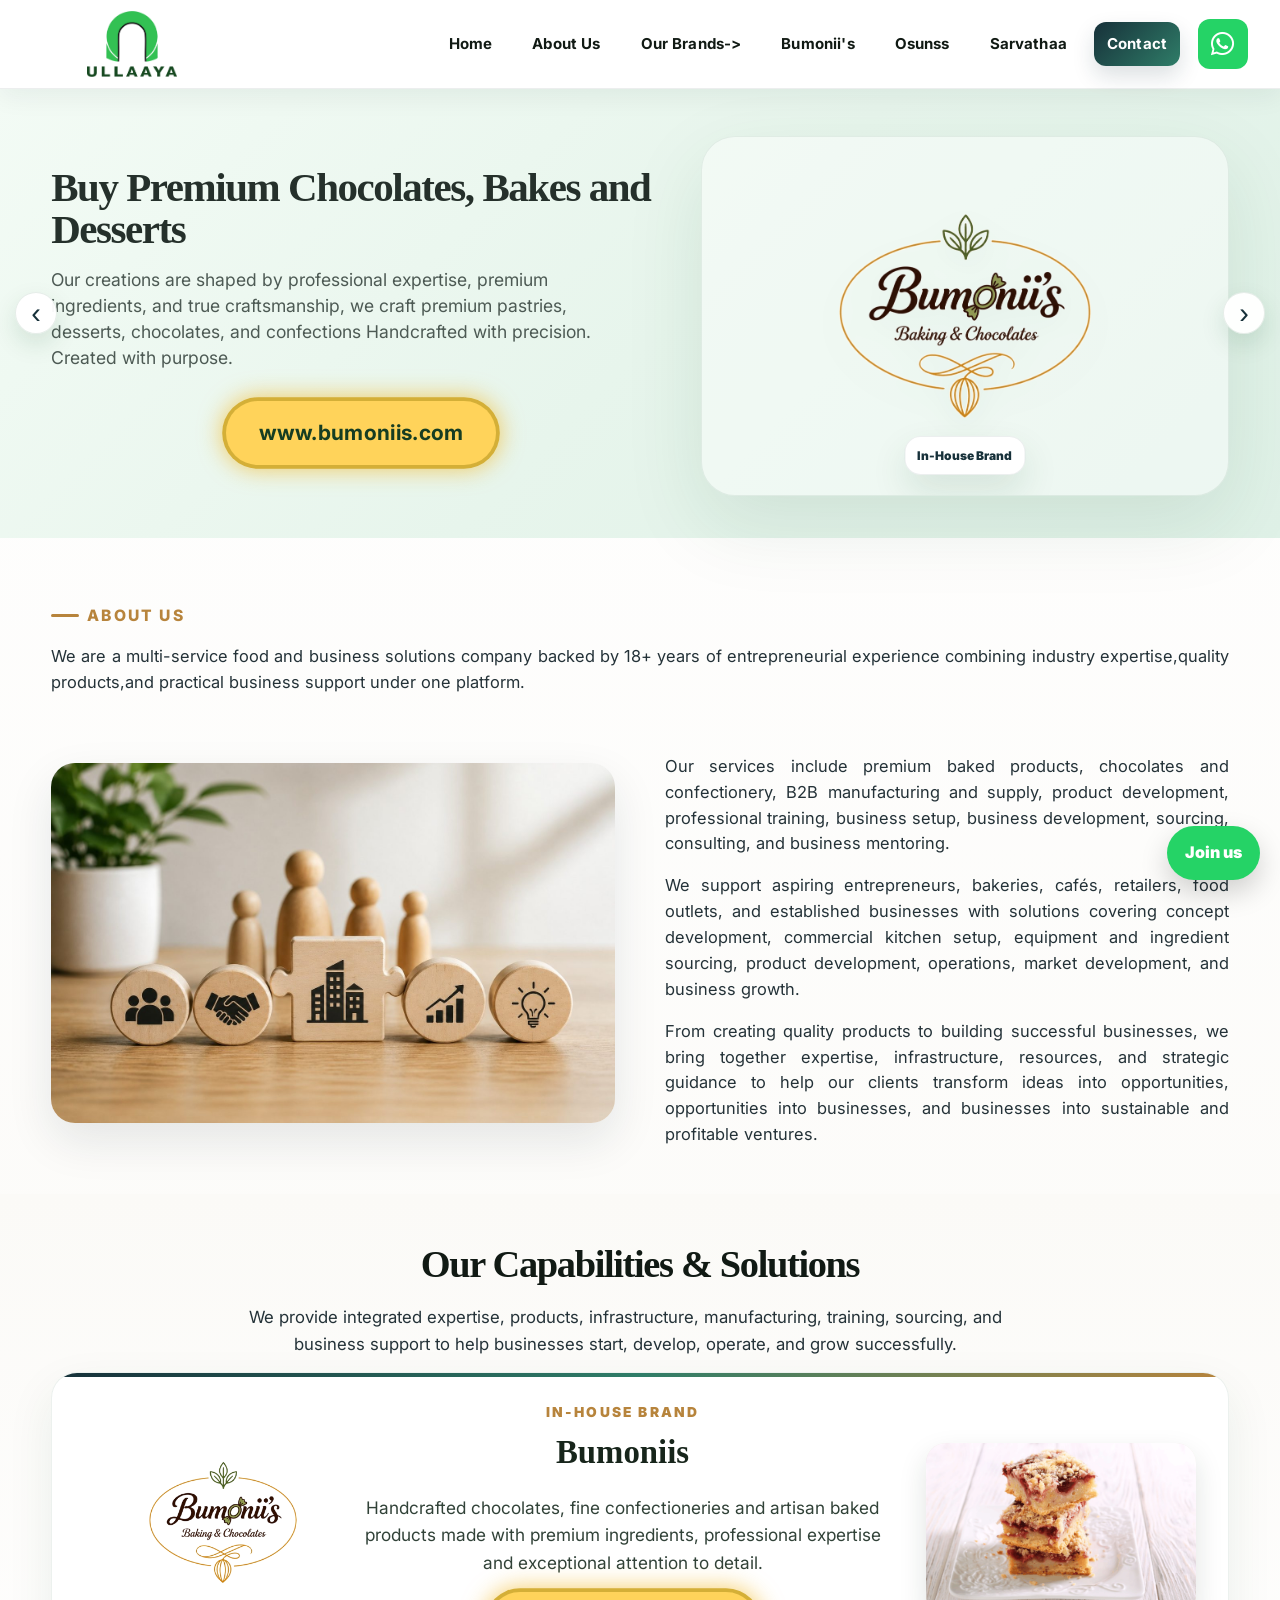
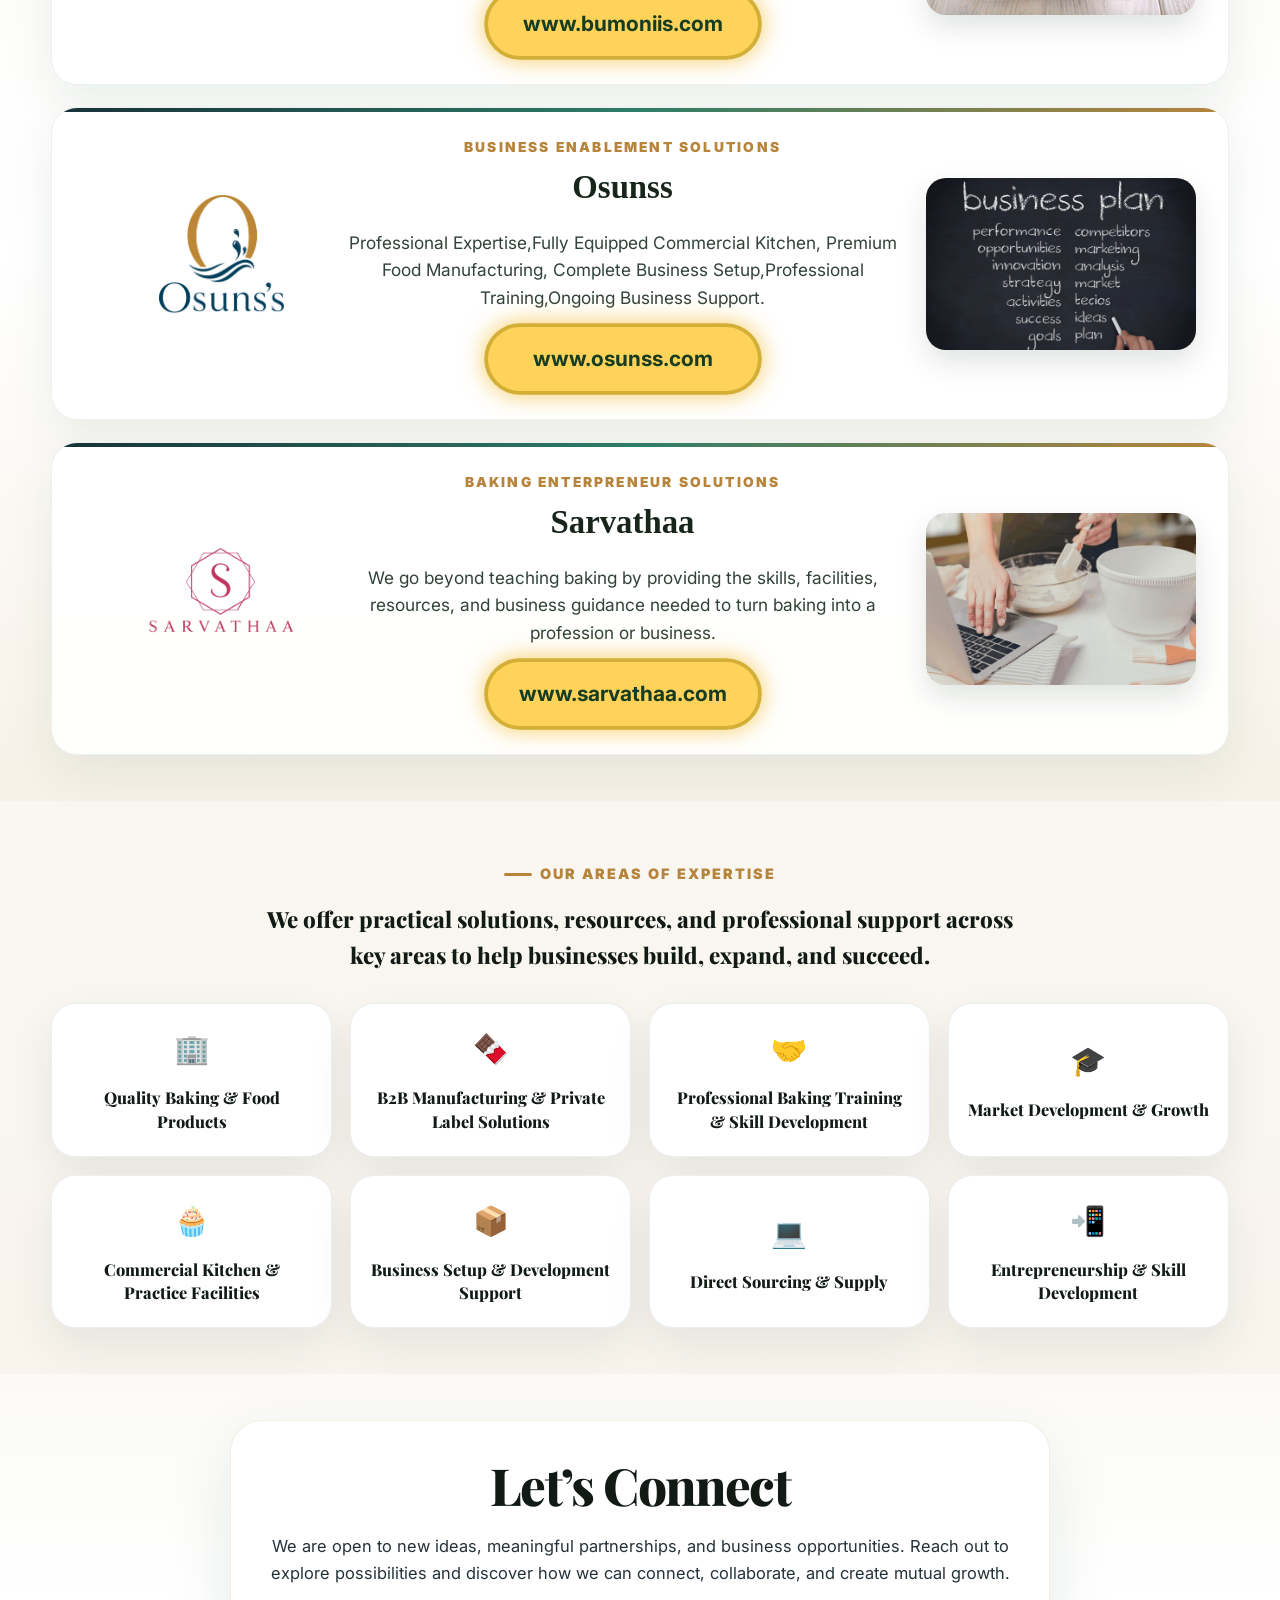
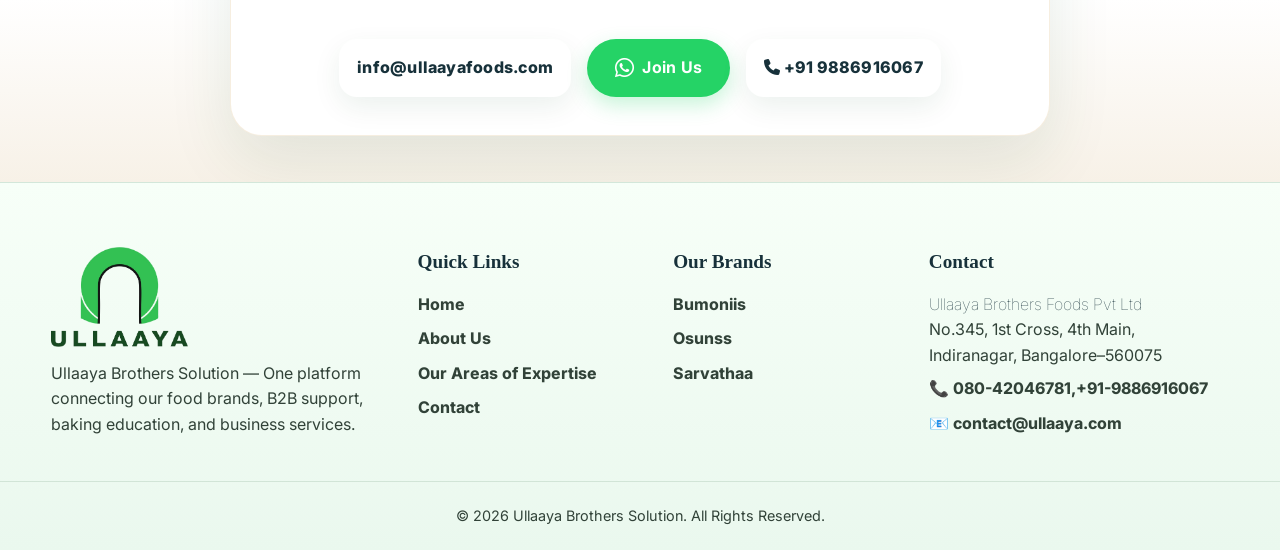
==== commit e5e72049: "Update website alignment and button blinking" ====
--- a/index.html
+++ b/index.html
@@ -19,7 +19,7 @@
         rel="stylesheet" />
     <link rel="stylesheet"
       href="https://cdnjs.cloudflare.com/ajax/libs/font-awesome/6.5.2/css/all.min.css">    
-    <link href="assets/css/style.css" rel="stylesheet">
+    <link href="assets/css/style.css?v=gold-fix-20260927-1416" rel="stylesheet">
     </link>
 </head>
 
@@ -266,6 +266,7 @@
     </footer>
     <a aria-label="For enquiry" class="floating-whatsapp" href="https://wa.me/919886916067">Join us</a>
     <script src="assets/js/script.js"></script>
+<script src="assets/js/website-buttons.js?v=gold-fix-20260927-1416"></script>
 </body>
 
 </html>
--- a/assets/css/style.css
+++ b/assets/css/style.css
@@ -6637,31 +6637,9 @@
   width: 100% !important;
   min-width: 0;
 }
-#businesses .business-card .card-link {
-  box-sizing: border-box;
-  display: inline-flex !important;
-  align-items: center !important;
-  justify-content: center !important;
-  width: 220px !important;
-  min-width: 0 !important;
-  max-width: 100% !important;
-  min-height: 52px;
-  margin-left: auto !important;
-  margin-right: auto !important;
-  text-align: center !important;
-}
-#businesses .card-link:hover,
-#businesses .card-link:focus-visible {
-  animation: none;
-  opacity: 1;
-}
-@media (prefers-reduced-motion: reduce) {
-  #businesses .business-card .card-link { animation: none; }
-}
-
-/* Consistent website button sizing and colour. */
+/* Shared website button style; animation controlled by website-buttons.js. */
 #businesses .business-card .card-link,
-#home #slidePrimary,
+#home a#slidePrimary.btn.btn-primary,
 .business-page-hero .btn.btn-primary,
 .website-box .card-link {
   box-sizing: border-box !important;
@@ -6680,63 +6658,39 @@
   overflow-wrap: anywhere;
   background: #0b9238 !important;
   color: #ffffff !important;
-}
-#businesses .business-card .card-link:hover,
-#home #slidePrimary:hover,
-.business-page-hero .btn.btn-primary:hover,
-.website-box .card-link:hover,
-#businesses .business-card .card-link:focus-visible,
-#home #slidePrimary:focus-visible,
-.business-page-hero .btn.btn-primary:focus-visible,
-.website-box .card-link:focus-visible { animation: none; opacity: 1; }
+  border-radius: 999px !important;
+  opacity: 1 !important;
+  filter: none !important;
+  animation: none !important;
+  box-shadow: 0 0 0 3.8px #d4af37, 0 0 22px 0px rgba(232,178,39,.18) !important;
+  transition: background-color 900ms ease-in-out, color 900ms ease-in-out, box-shadow 900ms ease-in-out !important;
+}
+#businesses .business-card .card-link {
+  margin-left: auto !important;
+  margin-right: auto !important;
+}
+#businesses .business-card .card-link.website-gold-phase,
+#home a#slidePrimary.btn.btn-primary.website-gold-phase,
+.business-page-hero .btn.btn-primary.website-gold-phase,
+.website-box .card-link.website-gold-phase {
+  background: #ffd35a !important;
+  color: #163d22 !important;
+  box-shadow: 0 0 0 3.8px #d4af37, 0 0 22px 5px rgba(242,183,35,.65) !important;
+}
 @media (max-width: 620px) {
-#businesses .business-card .card-link,
-#home #slidePrimary,
-.business-page-hero .btn.btn-primary,
-.website-box .card-link { width: 250px !important; min-height: 60px !important; font-size: 19px !important; padding: 15px 18px !important; }
-}
-@media (prefers-reduced-motion: reduce) {
-#businesses .business-card .card-link,
-#home #slidePrimary,
-.business-page-hero .btn.btn-primary,
-.website-box .card-link { animation: none; }
-}
-/* Whole-button green/gold bloom. Animated variables override legacy important colours. */
-@property --bloom-fill { syntax: "<color>"; inherits: false; initial-value: #0b9238; }
-@property --bloom-text { syntax: "<color>"; inherits: false; initial-value: #ffffff; }
-@property --bloom-glow { syntax: "<color>"; inherits: false; initial-value: rgba(232, 178, 39, .18); }
-@property --bloom-spread { syntax: "<length>"; inherits: false; initial-value: 0px; }
 #businesses .business-card .card-link,
 #home a#slidePrimary.btn.btn-primary,
 .business-page-hero .btn.btn-primary,
 .website-box .card-link {
-  background: var(--bloom-fill, #0b9238) !important;
-  color: var(--bloom-text, #ffffff) !important;
-  border-radius: 999px !important;
-  opacity: 1 !important;
-  filter: none !important;
-  box-shadow: 0 0 0 3.8px #d4af37, 0 0 22px var(--bloom-spread, 0px) var(--bloom-glow, rgba(232,178,39,.18)) !important;
-  animation: website-button-bloom 3.0s ease-in-out infinite !important;
-}
-@keyframes website-button-bloom {
-  0%, 15%, 100% {
-    --bloom-fill: #0b9238;
-    --bloom-text: #ffffff;
-    --bloom-glow: rgba(232, 178, 39, .18);
-    --bloom-spread: 0px;
-  }
-  45%, 60% {
-    --bloom-fill: #ffd35a;
-    --bloom-text: #163d22;
-    --bloom-glow: rgba(242, 183, 35, .65);
-    --bloom-spread: 5px;
-  }
+  width: 250px !important;
+  min-height: 60px !important;
+  font-size: 19px !important;
+  padding: 15px 18px !important;
+}
 }
 @media (prefers-reduced-motion: reduce) {
 #businesses .business-card .card-link,
 #home a#slidePrimary.btn.btn-primary,
 .business-page-hero .btn.btn-primary,
-.website-box .card-link {
-    animation: none !important;
-  }
-}
+.website-box .card-link { transition: none !important; }
+}
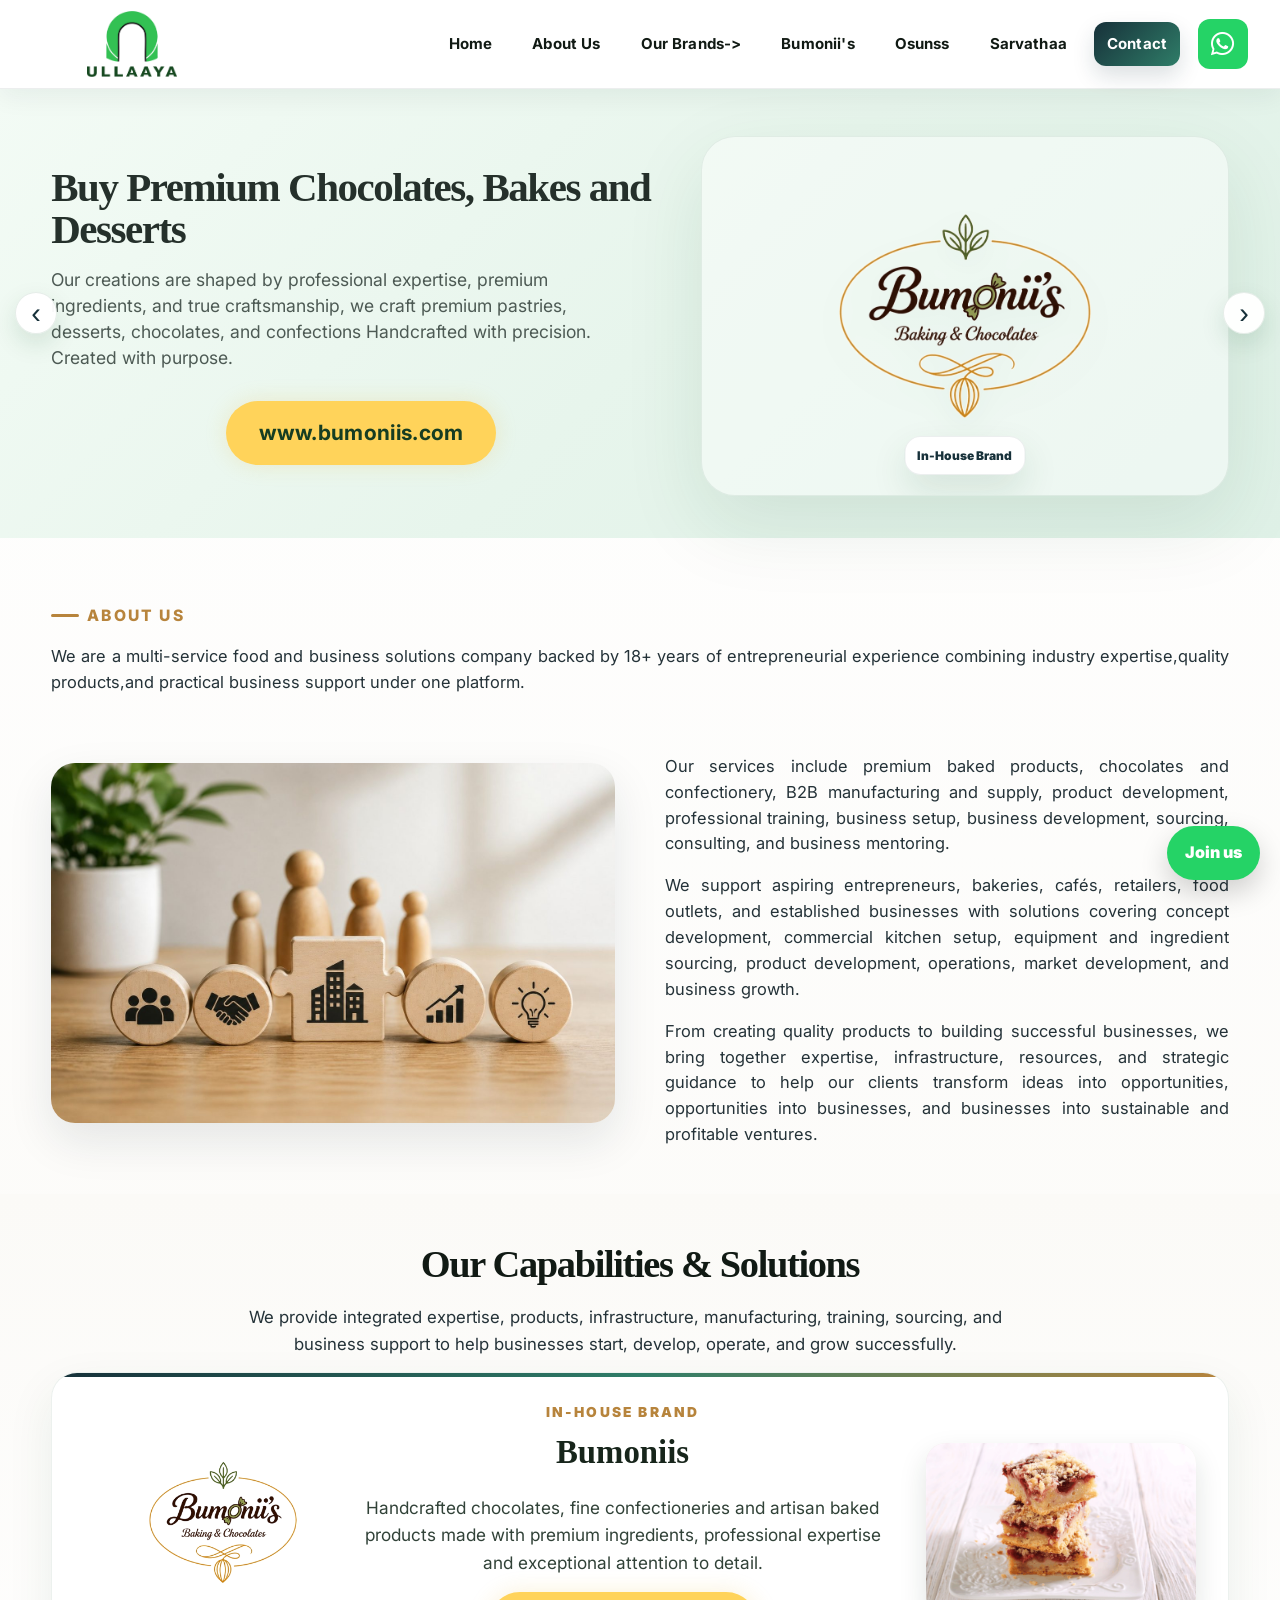
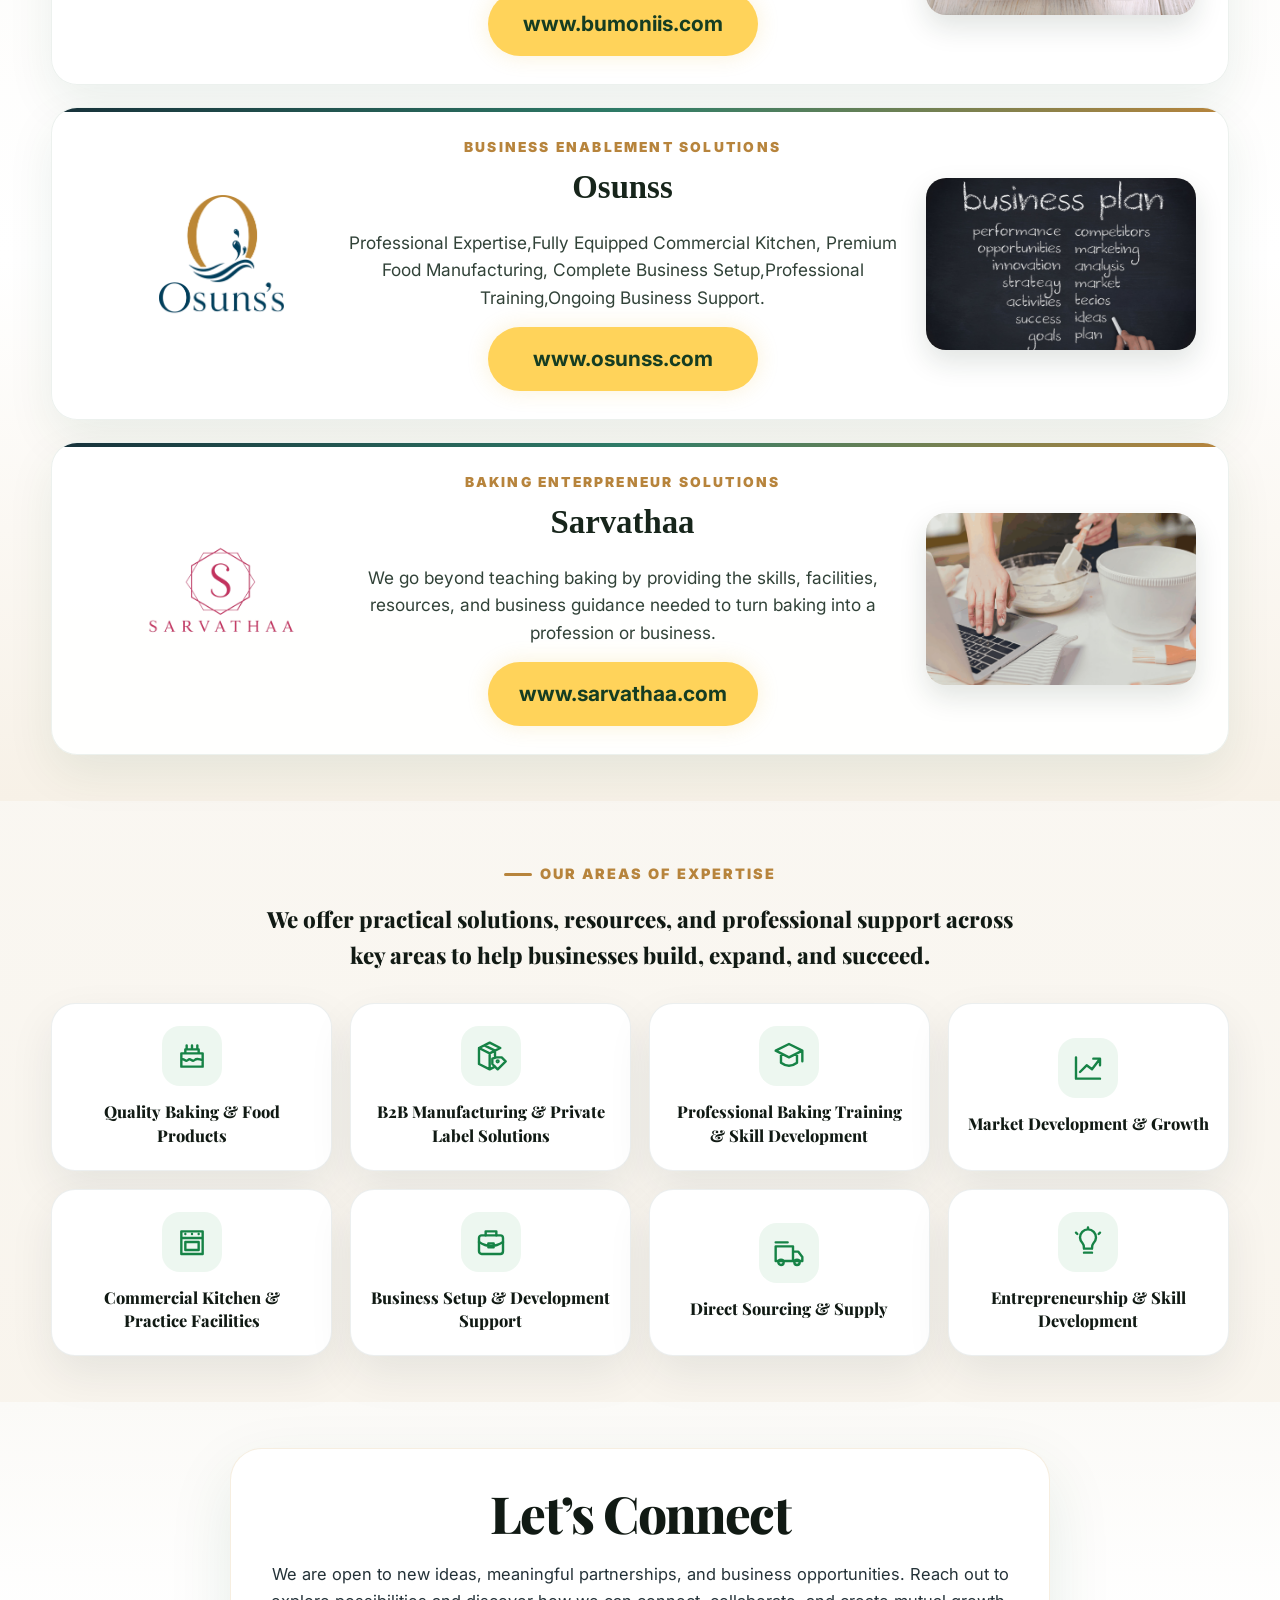
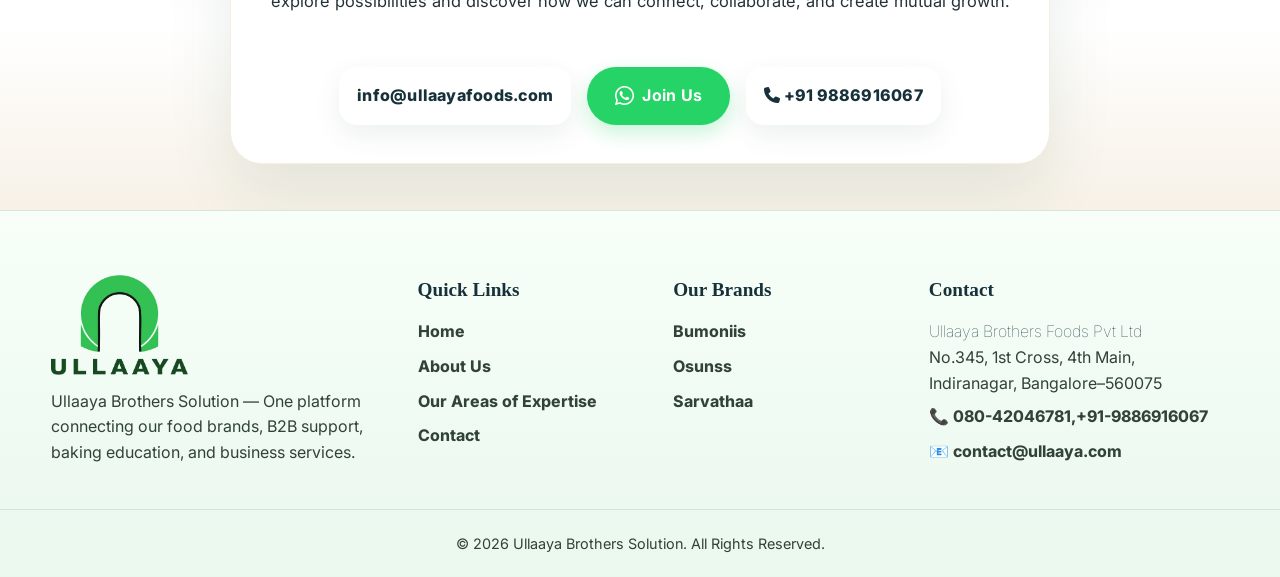
==== commit a6704617: "Update website for vps" ====
--- a/index.html
+++ b/index.html
@@ -19,7 +19,7 @@
         rel="stylesheet" />
     <link rel="stylesheet"
       href="https://cdnjs.cloudflare.com/ajax/libs/font-awesome/6.5.2/css/all.min.css">    
-    <link href="assets/css/style.css?v=gold-fix-20260927-1416" rel="stylesheet">
+    <link href="assets/css/style.css?v=20261003-expertise-icons?v=gold-fix-20260927-1416" rel="stylesheet">
     </link>
 </head>
 
@@ -172,28 +172,28 @@
                     <h3>We offer practical solutions, resources, and professional support across key areas to help businesses build, expand, and succeed.</h3>
                 </div>
                 <div class="service-grid">
-                    <div class="service-card reveal"><span>🏢</span>
+                    <div class="service-card reveal" tabindex="0"><span class="expertise-icon" aria-hidden="true"><svg viewBox="0 0 24 24" fill="none" stroke="currentColor" stroke-width="1.8" stroke-linecap="round" stroke-linejoin="round"><path d="M4 10h16v10H4zM7 10V7h10v3M8 7V4m4 3V4m4 3V4M4 15c2-2 3 2 5 0s3 2 5 0 4 0 6 0"/></svg></span>
                         <h3>Quality Baking & Food Products</h3>
                     </div>
-                    <div class="service-card reveal"><span>🍫</span>
+                    <div class="service-card reveal" tabindex="0"><span class="expertise-icon" aria-hidden="true"><svg viewBox="0 0 24 24" fill="none" stroke="currentColor" stroke-width="1.8" stroke-linecap="round" stroke-linejoin="round"><path d="m3 6 8-4 8 4-8 4-8-4zm0 0v12l8 4 4-2M11 10v12M7 4l8 4v4"/><path d="M16 13h4l3 3-6 6-4-4v-4l3-1z"/><circle cx="17" cy="16" r=".7"/></svg></span>
                         <h3>B2B Manufacturing & Private Label Solutions</h3>
                     </div>
-                    <div class="service-card reveal"><span>🤝</span>
+                    <div class="service-card reveal" tabindex="0"><span class="expertise-icon" aria-hidden="true"><svg viewBox="0 0 24 24" fill="none" stroke="currentColor" stroke-width="1.8" stroke-linecap="round" stroke-linejoin="round"><path d="m2 8 10-5 10 5-10 5L2 8zm4 2v7c4 3 8 3 12 0v-7M22 8v8"/></svg></span>
                         <h3>Professional Baking Training & Skill Development </h3>
                     </div>
-                    <div class="service-card reveal"><span>🎓</span>
+                    <div class="service-card reveal" tabindex="0"><span class="expertise-icon" aria-hidden="true"><svg viewBox="0 0 24 24" fill="none" stroke="currentColor" stroke-width="1.8" stroke-linecap="round" stroke-linejoin="round"><path d="M3 20V4m0 16h18M6 15l5-5 4 3 6-8m-5 0h5v5"/></svg></span>
                         <h3>Market Development & Growth</h3>
                     </div>
-                    <div class="service-card reveal"><span>🧁</span>
+                    <div class="service-card reveal" tabindex="0"><span class="expertise-icon" aria-hidden="true"><svg viewBox="0 0 24 24" fill="none" stroke="currentColor" stroke-width="1.8" stroke-linecap="round" stroke-linejoin="round"><path d="M4 4h16v17H4zM4 9h16M7 6h.01M12 6h.01M17 6h.01M7 12h10v6H7z"/></svg></span>
                         <h3>Commercial Kitchen & Practice Facilities </h3>
                     </div>
-                    <div class="service-card reveal"><span>📦</span>
+                    <div class="service-card reveal" tabindex="0"><span class="expertise-icon" aria-hidden="true"><svg viewBox="0 0 24 24" fill="none" stroke="currentColor" stroke-width="1.8" stroke-linecap="round" stroke-linejoin="round"><rect x="3" y="7" width="18" height="14" rx="2"/><path d="M8 7V4h8v3M3 12c6 4 12 4 18 0M10 13h4v3h-4z"/></svg></span>
                         <h3>Business Setup & Development Support </h3>
                     </div>
-                    <div class="service-card reveal"><span>💻</span>
+                    <div class="service-card reveal" tabindex="0"><span class="expertise-icon" aria-hidden="true"><svg viewBox="0 0 24 24" fill="none" stroke="currentColor" stroke-width="1.8" stroke-linecap="round" stroke-linejoin="round"><path d="M2 7h13v11H2zM15 11h4l3 4v3h-7M2 4h9"/><circle cx="6" cy="19" r="2"/><circle cx="18" cy="19" r="2"/></svg></span>
                         <h3>Direct Sourcing & Supply </h3>
                     </div>
-                    <div class="service-card reveal"><span>📲</span>
+                    <div class="service-card reveal" tabindex="0"><span class="expertise-icon" aria-hidden="true"><svg viewBox="0 0 24 24" fill="none" stroke="currentColor" stroke-width="1.8" stroke-linecap="round" stroke-linejoin="round"><path d="M9 17h6m-6 3h6M8 13a6 6 0 1 1 8 0c-1 1-1 2-1 4H9c0-2 0-3-1-4M12 1v1M3 5l1 1m16 0 1-1"/></svg></span>
                         <h3>Entrepreneurship & Skill Development</h3>
                     </div>
                 </div>
@@ -267,6 +267,16 @@
     <a aria-label="For enquiry" class="floating-whatsapp" href="https://wa.me/919886916067">Join us</a>
     <script src="assets/js/script.js"></script>
 <script src="assets/js/website-buttons.js?v=gold-fix-20260927-1416"></script>
+<script>
+ document.querySelectorAll('#provide .service-card').forEach(card => {
+   card.addEventListener('pointerdown', event => {
+     if (event.pointerType === 'touch') {
+       document.querySelectorAll('#provide .service-card').forEach(item => item.classList.remove('icon-touched'));
+       card.classList.add('icon-touched');
+     }
+   });
+ });
+</script>
 </body>
 
 </html>
--- a/assets/css/style.css
+++ b/assets/css/style.css
@@ -6272,7 +6272,7 @@
 
 .sarvathaa-provide-card > img {
   width: 100%;
-  height: 220px;
+  height: 250px;
   display: block;
   object-fit: cover;
   object-position: center;
@@ -6662,7 +6662,7 @@
   opacity: 1 !important;
   filter: none !important;
   animation: none !important;
-  box-shadow: 0 0 0 3.8px #d4af37, 0 0 22px 0px rgba(232,178,39,.18) !important;
+  box-shadow: 0 0 0 0px #0a0904, 0 0 22px 0px rgba(232,178,39,.18) !important;
   transition: background-color 900ms ease-in-out, color 900ms ease-in-out, box-shadow 900ms ease-in-out !important;
 }
 #businesses .business-card .card-link {
@@ -6675,7 +6675,7 @@
 .website-box .card-link.website-gold-phase {
   background: #ffd35a !important;
   color: #163d22 !important;
-  box-shadow: 0 0 0 3.8px #d4af37, 0 0 22px 5px rgba(242,183,35,.65) !important;
+  box-shadow: 0 0 0 0 px #0a0904, 0 0 22px 5px rgba(20, 17, 11, 0.65) !important;
 }
 @media (max-width: 620px) {
 #businesses .business-card .card-link,
@@ -6694,3 +6694,33 @@
 .business-page-hero .btn.btn-primary,
 .website-box .card-link { transition: none !important; }
 }
+
+/* Home expertise: title-matched outline icons with green interaction states. */
+#provide .service-card .expertise-icon {
+ display: inline-flex; align-items: center; justify-content: center;
+ width: 60px; height: 60px; flex-shrink: 0; border-radius: 18px;
+ background: #edf7f0; color: #168346; padding: 14px; line-height: 1;
+ transition: background-color .22s ease, color .22s ease, box-shadow .22s ease;
+}
+#provide .expertise-icon svg { display: block; width: 32px; height: 32px; }
+#provide .service-card:hover .expertise-icon,
+#provide .service-card:focus .expertise-icon,
+#provide .service-card.icon-touched .expertise-icon {
+ background: #168346; color: #fff; box-shadow: 0 5px 14px #16834626;
+}
+#provide .service-card:focus-visible { outline: 2px solid #168346; outline-offset: 4px; }
+
+/* Osunss provides: outline icons and green hover/touch states. */
+#osun-provides .detail-card .osun-service-icon {
+ display: inline-flex; align-items: center; justify-content: center;
+ width: 60px; height: 60px; padding: 14px; border-radius: 18px;
+ background: #edf7f0; color: #168346; line-height: 1; flex-shrink: 0;
+ transition: background-color .22s ease, color .22s ease, box-shadow .22s ease;
+}
+#osun-provides .osun-service-icon svg { display: block; width: 32px; height: 32px; }
+#osun-provides .detail-card:hover .osun-service-icon,
+#osun-provides .detail-card:focus .osun-service-icon,
+#osun-provides .detail-card.icon-touched .osun-service-icon {
+ background: #168346; color: #fff; box-shadow: 0 5px 14px #16834626;
+}
+#osun-provides .detail-card:focus-visible { outline: 2px solid #168346; outline-offset: 4px; }
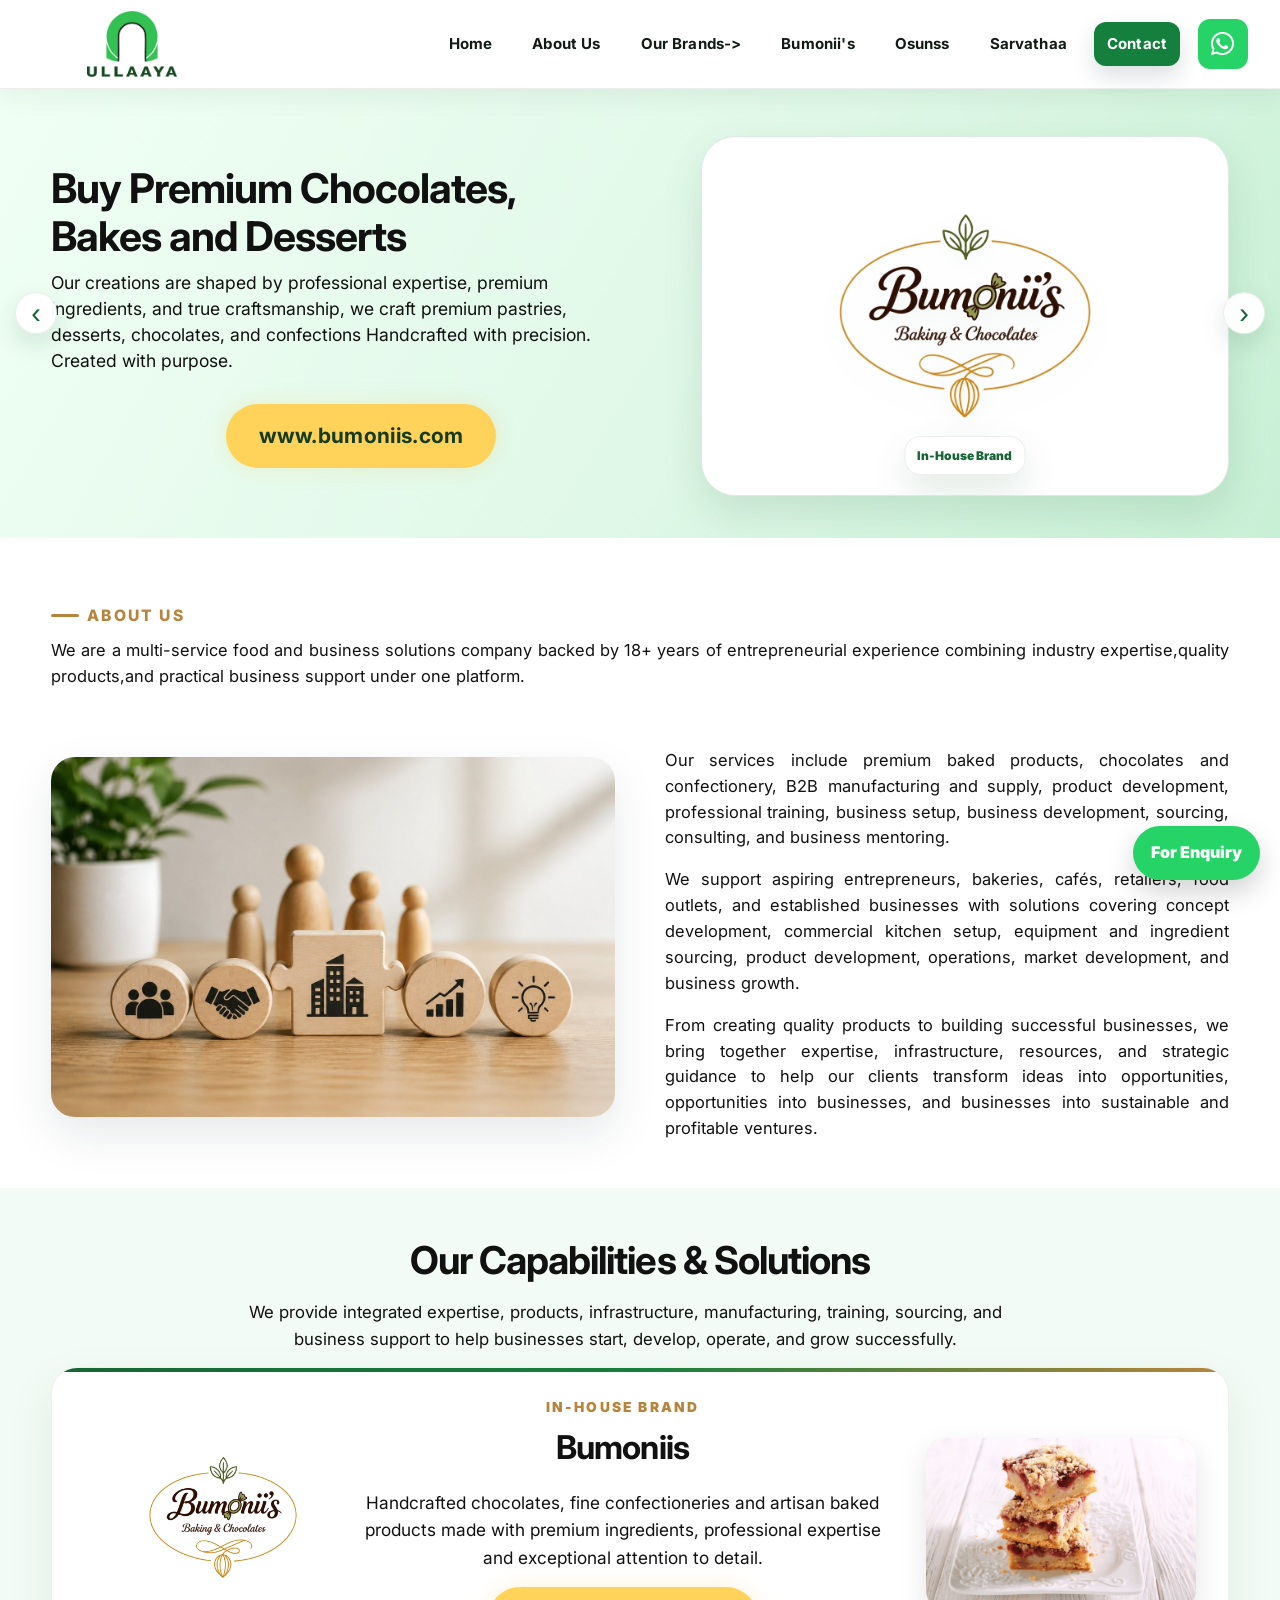
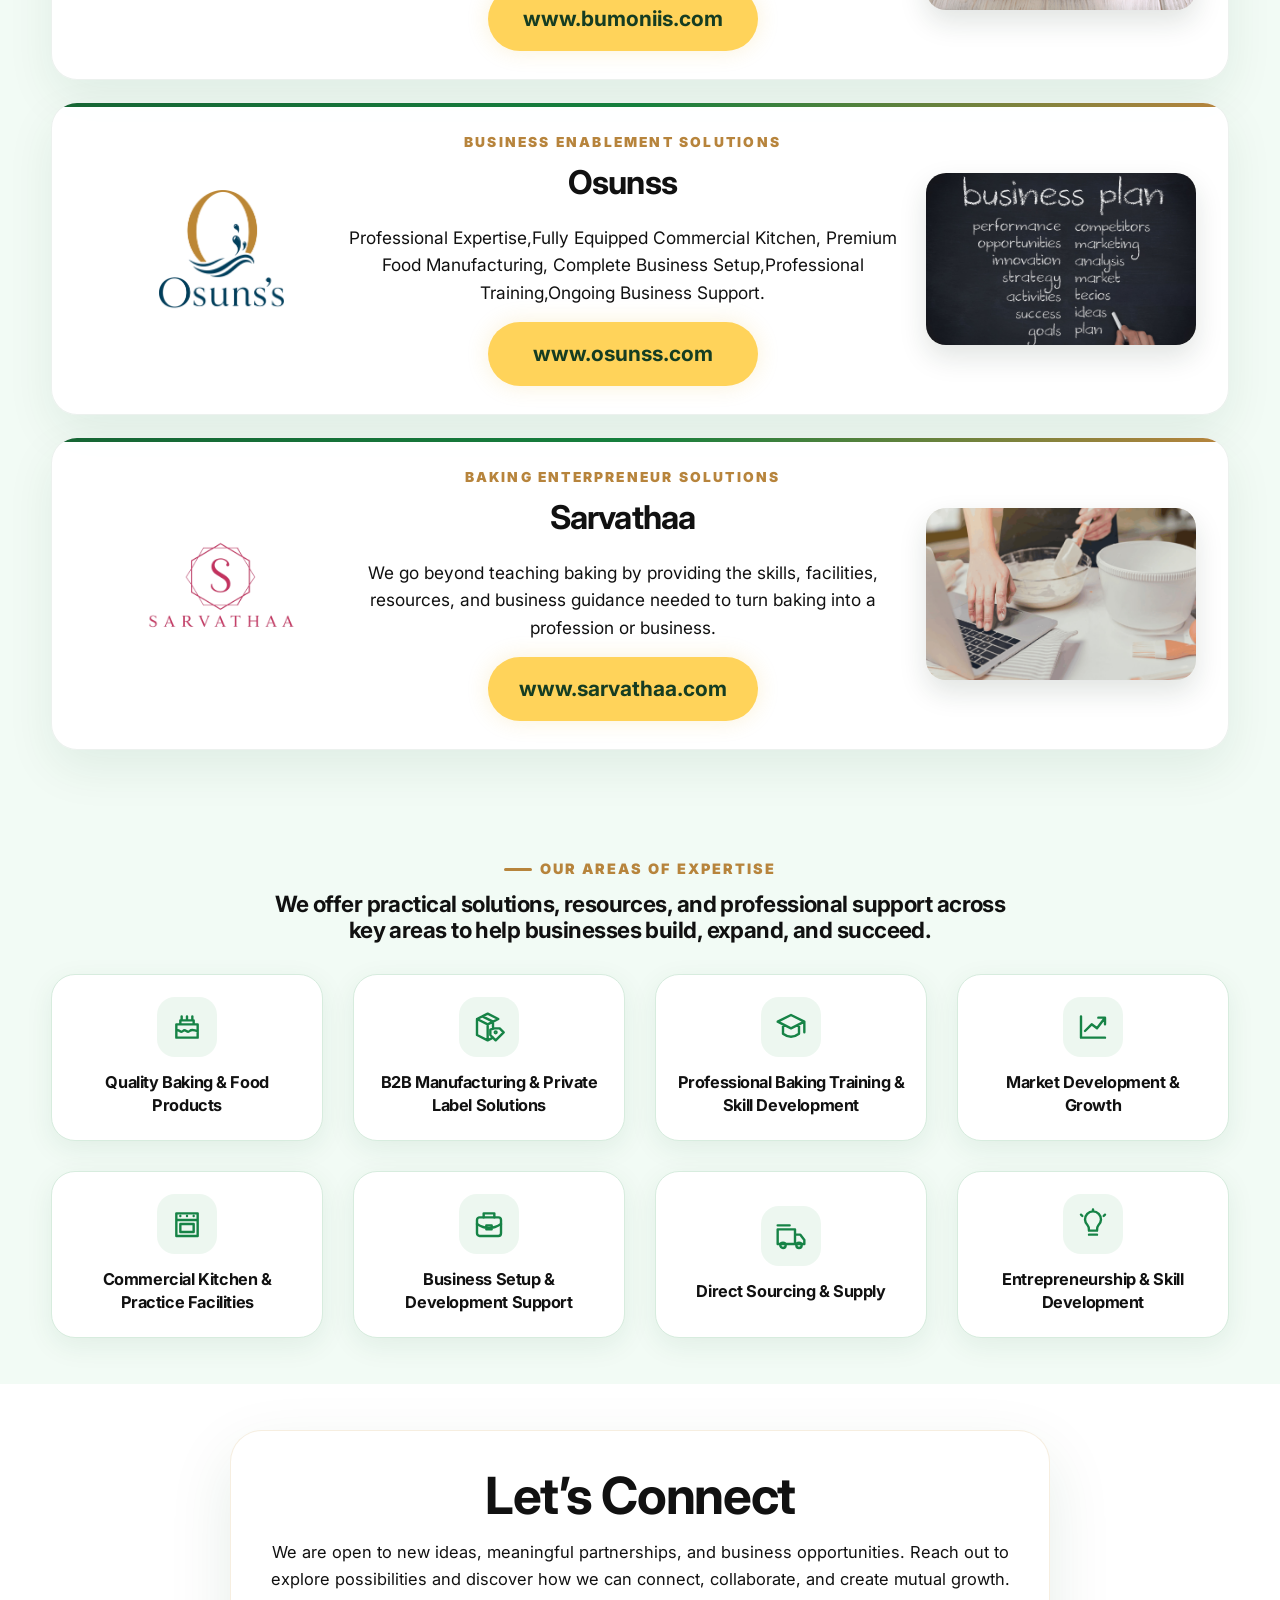
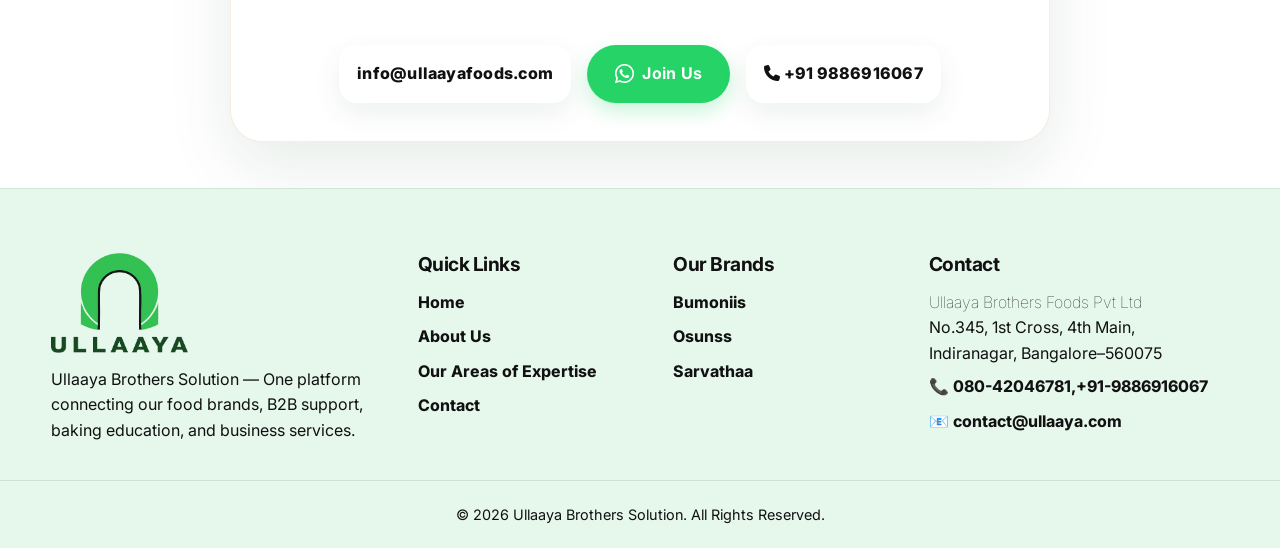
==== commit e51cab72: "Update website for vps" ====
--- a/index.html
+++ b/index.html
@@ -19,7 +19,7 @@
         rel="stylesheet" />
     <link rel="stylesheet"
       href="https://cdnjs.cloudflare.com/ajax/libs/font-awesome/6.5.2/css/all.min.css">    
-    <link href="assets/css/style.css?v=20261003-expertise-icons?v=gold-fix-20260927-1416" rel="stylesheet">
+    <link href="assets/css/style.css?v=white-banner-panel-20261007" rel="stylesheet">
     </link>
 </head>
 
@@ -264,7 +264,7 @@
         </div>
         <p class="copyright">© 2026 Ullaaya Brothers Solution. All Rights Reserved.</p>
     </footer>
-    <a aria-label="For enquiry" class="floating-whatsapp" href="https://wa.me/919886916067">Join us</a>
+    <a aria-label="For enquiry" class="floating-whatsapp" href="https://wa.me/919886916067">For Enquiry</a>
     <script src="assets/js/script.js"></script>
 <script src="assets/js/website-buttons.js?v=gold-fix-20260927-1416"></script>
 <script>
--- a/assets/css/style.css
+++ b/assets/css/style.css
@@ -40,7 +40,7 @@
 }
 
 .container {
-  width: min(1270px, 92%);
+  width: min(1275px, 92%);
   margin: auto
 }
 
@@ -168,7 +168,7 @@
   text-transform: uppercase;
   letter-spacing: .14em;
   font-size: .98rem;
-  margin-bottom: 16px
+  margin-bottom: 10px
 }
 
 .eyebrow::before {
@@ -181,7 +181,7 @@
 
 h1,
 h2 {
-  font-family: "Playfair Display", serif;
+  font-family: Inter, "Segoe UI", Arial, sans-serif;
   color: var(--dark);
   line-height: 1.04
 }
@@ -320,7 +320,7 @@
 
 .section-copy p:not(.eyebrow),
 .section-head p {
-  color: var(--text);
+  color: #111111;
   font-size: 1.05rem;
   margin-top: 16px
 }
@@ -328,7 +328,7 @@
 .inside-section{
 font-size: 1.01rem !important;
 text-align: center;
-margin-bottom: 12px;
+margin-bottom: 14px;
 }
 .about-panel,
 .contact-form,
@@ -542,7 +542,7 @@
   padding: 16px 18px;
   background: white;
   border-radius: 18px;
-  color: var(--deep);
+  color: #111111;
   font-weight: 800;
   box-shadow: 0 10px 28px rgba(18, 79, 38, .08)
 }
@@ -881,13 +881,13 @@
 }
 
 .detail-section {
-  padding: 30px 0
+  padding: 38px 0
 }
 
 .detail-grid {
   display: grid;
   grid-template-columns: repeat(3, 1fr);
-  gap: 22px
+  gap: 30px
 }
 
 .detail-card {
@@ -908,7 +908,7 @@
 }
 
 .detail-card p {
-  color: var(--muted)
+  color: #33373c;
 }
 
 .highlight-panel {
@@ -2003,12 +2003,6 @@
   background: linear-gradient(135deg, #ffffff 0%, #fffdf8 55%, #f7f6ee 100%) !important;
 }
 
-/* Clean normal dropdown: remove green dot points */
-.dropdown-menu a::before {
-  display: none !important;
-  content: none !important;
-}
-
 .dropdown-menu a {
   gap: 0 !important;
   padding: 14px 18px !important;
@@ -2333,18 +2327,6 @@
 
 .why {
   background: linear-gradient(135deg, #0d331c, #123d24 58%, #2a2415) !important
-}
-
-.why-list div::before {
-  color: var(--gold) !important
-}
-
-.eyebrow {
-  color: var(--gold) !important
-}
-
-.eyebrow::before {
-  background: var(--gold) !important
 }
 
 .btn-primary {
@@ -2837,7 +2819,7 @@
    font-size: 1.03rem !important;
    line-height: 1.57!important;
    text-align: justify;
-   color: (var(--text));
+   color: #111111;
 
 }
 
@@ -3353,14 +3335,6 @@
   color: #fff !important;
 }
 
-.slider-prev {
-  left: 18px !important;
-}
-
-.slider-next {
-  right: 18px !important;
-}
-
 .businesses .business-grid {
   display: grid !important;
   grid-template-columns: repeat(3, minmax(0, 1fr)) !important;
@@ -3615,7 +3589,7 @@
 
 /* ===== Final correction: wide hero, inside arrows, horizontal business rows, cleaner font ===== */
 :root {
-  --heading-font: "Playfair Display", Georgia, serif;
+  --heading-font: Inter, "Segoe UI", Arial, sans-serif;
   --body-font: Inter, system-ui, sans-serif;
 }
 
@@ -3639,7 +3613,7 @@
   color: #111a14 !important;
   font-weight: 800 !important;
   font-size: 3.2rem;
-  margin-bottom: 20px;
+  margin-bottom: 10px;
 }
 h3 {
   font-family: var(--heading-font) !important;
@@ -3716,9 +3690,6 @@
   color: #ffffff !important;
   outline: none !important;
 }
-
-.slider-prev { left: 16px !important; }
-.slider-next { right: 16px !important; }
 
 /* Business cards: one clean horizontal row per brand */
 .businesses .business-grid {
@@ -3942,7 +3913,7 @@
 .section-head h2,
 .business-card h3,
 .footer h3 {
-  font-family: Georgia, 'Times New Roman', serif !important;
+  font-family: Inter, "Segoe UI", Arial, sans-serif !important;
 }
 
 /* Our Business: each brand as a clean horizontal row */
@@ -4025,7 +3996,7 @@
   font-size: 1.06rem !important;
   line-height: 1.65 !important;
   margin: 0 !important;
-  color: #314238 !important;
+  color: #111111 !important;
 }
 
 .business-card .card-link {
@@ -4053,7 +4024,7 @@
 .footer p,
 .footer a,
 .copyright {
-  color: #314238 !important;
+  color: #111111!important;
 }
 
 .footer a {
@@ -4415,7 +4386,7 @@
 
 .hero h1,
 #slideTitle {
-  font-family: Georgia, 'Times New Roman', serif !important;
+  font-family: Inter, "Segoe UI", Arial, sans-serif !important;
   font-size: clamp(2.25rem, 3.35vw, 3.45rem) !important;
   line-height: 1.06 !important;
   letter-spacing: -.035em !important;
@@ -4428,7 +4399,7 @@
   line-height: 1.6 !important;
   max-width: 570px !important;
   margin: 14px 0 18px !important;
-  color: #4d5a54 !important;
+  color: #111111 !important;
 }
 
 .hero-actions {
@@ -4555,7 +4526,7 @@
 /* Our Businesses: bigger logos and clearer content */
 .businesses .section-head h2,
 .section.businesses .section-head h2 {
-  font-family: Georgia, 'Times New Roman', serif !important;
+  font-family: Inter, "Segoe UI", Arial, sans-serif !important;
   font-size: clamp(2.1rem, 3vw, 3.1rem) !important;
 }
 
@@ -4600,7 +4571,7 @@
 .business-logo-sarvathaa img { max-width: 280px !important; max-height: 200px !important; }
 
 .business-card.logo-card h3 {
-  font-family: Georgia, 'Times New Roman', serif !important;
+  font-family: Inter, "Segoe UI", Arial, sans-serif !important;
   font-size: 2.08rem !important;
   line-height: 1.1 !important;
   margin: 4px 0 10px !important;
@@ -4743,7 +4714,7 @@
 
 .provide .service-grid,
 .section.provide .service-grid {
-  gap: 18px !important;
+  gap: 30px !important;
 }
 
 .provide .service-card,
@@ -4981,14 +4952,6 @@
   top: 50% !important;
   transform: translateY(-50%) !important;
   z-index: 6 !important;
-}
-
-.slider-prev {
-  left: 18px !important;
-}
-
-.slider-next {
-  right: 18px !important;
 }
 
 .slider-dots {
@@ -5774,10 +5737,6 @@
   align-items: center !important;
 }
 
-#home.hero.business-slider .hero-content {
-  align-self: center !important;
-}
-
 #home.hero.business-slider .hero-content .eyebrow {
   margin-bottom: 8px !important;
 }
@@ -6201,7 +6160,7 @@
   margin: 0 0 8px !important;
 }
 .footer-address strong {
-  color: var(--deep) !important;
+  color:#111111;
   display: inline-block;
 }
 .footer .footer-address + a {
@@ -6261,6 +6220,16 @@
 }
 
 
+/* Sarvathaa - independent four-column layout */
+.sarvathaa-provide-grid {
+  display: grid;
+  grid-template-columns: repeat(4, minmax(0, 1fr));
+  gap: 22px;
+}
+.sarvathaa-provide-grid > .sarvathaa-provide-card {
+  min-width: 0;
+}
+
 /* Sarvathaa - What We Provide image cards */
 .sarvathaa-provide-card {
   padding: 0 !important;
@@ -6272,30 +6241,36 @@
 
 .sarvathaa-provide-card > img {
   width: 100%;
-  height: 250px;
+  height: 200px;
   display: block;
-  object-fit: cover;
+  object-fit: contain;
   object-position: center;
+  background: #fff;
 }
 
 .sarvathaa-provide-card .provide-card-content {
-  padding: 24px 24px 26px;
+  padding: 15px 11px 10px;
   flex: 1;
 }
 
 .sarvathaa-provide-card h3 {
   margin: 0 0 10px;
+  text-align: center;
 }
 
 .sarvathaa-provide-card p {
+  overflow-wrap: anywhere;
   margin: 0;
+  text-align: justify;
 }
 
 @media (max-width: 980px) {
+  .sarvathaa-provide-grid { grid-template-columns: repeat(2, minmax(0, 1fr)); }
   .sarvathaa-provide-card > img { height: 210px; }
 }
 
 @media (max-width: 620px) {
+  .sarvathaa-provide-grid { grid-template-columns: minmax(0, 1fr); }
   .sarvathaa-provide-card > img { height: 230px; }
   .sarvathaa-provide-card .provide-card-content { padding: 21px 20px 24px; }
 }
@@ -6724,3 +6699,123 @@
  background: #168346; color: #fff; box-shadow: 0 5px 14px #16834626;
 }
 #osun-provides .detail-card:focus-visible { outline: 2px solid #168346; outline-offset: 4px; }
+
+/* Ullaaya refreshed colours and clean typography — October 2026. */
+:root {
+  --green: #15803d;
+  --deep: #166534;
+  --dark: #14532d;
+  --mint: #f0fff4;
+  --soft: #f2fbf5;
+  --text: #334155;
+  --muted: #475569;
+}
+body { background: #fff; color: var(--text); }
+h1, h2, h3, #slideTitle, .hero h1, .business-page-hero h1,
+.section-head h2, .businesses .section-head h2, .section.businesses .section-head h2,
+.business-card h3, .footer h3 {
+  font-family: Inter, "Segoe UI", Arial, sans-serif !important;
+  font-weight: 700 !important;
+  letter-spacing: -.025em !important;
+  line-height: 1.18 !important;
+  color: #111111 !important;
+}
+.hero h1, #slideTitle, .business-page-hero h1 {
+  font-size: clamp(2rem, 3.2vw, 3.25rem) !important;
+  text-wrap: balance;
+}
+.section-head h2 { font-size: clamp(1.75rem, 2.7vw, 2.65rem) !important; }
+.hero, #home.hero.business-slider, .business-page-hero {
+  background: linear-gradient(120deg, #f0fff4 0%, #e0f8e8 55%, #c8f0d5 100%) !important;
+}
+.hero-bg { background: none !important; }
+.hero-card, .business-logo-frame { background: #fff !important; }
+.section, .businesses, .provide, .highlight-panel { background: #fff !important; }
+#businesses, #provide { background: #f2fbf5 !important; }
+.eyebrow, .section-head .eyebrow, .section-copy .eyebrow, .hero .eyebrow, .why .eyebrow, .highlight-panel .eyebrow { color: var(--gold, #b7843c) !important; }
+.eyebrow::before { background: var(--gold, #b7843c) !important; }
+.business-card, .service-card, .detail-card {
+  background: #fff !important;
+  border-color: #d7ecde !important;
+  box-shadow: 0 8px 28px rgba(20,83,45,.08) !important;
+}
+.nav-cta { background: #15803d !important; color: #fff !important; }
+.nav-cta:hover { background: #166534 !important; }
+.footer { background: #e6f7ec !important; }
+@media (max-width: 620px) {
+  .hero h1, #slideTitle, .business-page-hero h1 {
+    font-size: clamp(1.8rem, 7.5vw, 2.35rem) !important;
+    line-height: 1.22 !important;
+  }
+}
+
+#home.hero.business-slider .hero-content h1 {
+ font-size: clamp(2rem, 3.2vw, 3.25rem) !important;
+ line-height: 1.18 !important;
+}
+@media (max-width:620px) {
+ #home.hero.business-slider .hero-content h1 {
+  font-size: clamp(1.8rem, 7.5vw, 2.35rem) !important;
+  line-height: 1.22 !important;
+ }
+}
+
+/* Photo correction: black hero titles, retaining the clean font. */
+.hero h1, #slideTitle, .business-page-hero h1,
+#home.hero.business-slider .hero-content h1 {
+ color: #111111 !important;
+}
+
+/* Home banner: crisp white brand panel against the mint background. */
+#home.hero.business-slider .hero-card {
+ background: #ffffff !important;
+ background-image: none !important;
+ border: 1px solid #dcebe1 !important;
+ box-shadow: 0 16px 40px rgba(20, 83, 45, .12) !important;
+}
+#home.hero.business-slider .hero-card .logo-orbit,
+#home.hero.business-slider .hero-card .slider-logo-wrap {
+ background: transparent !important;
+ background-image: none !important;
+}
+
+/* Bumoniis: constrain intrinsic logo dimensions to match the Osunss card. */
+.bumoniis-compact-banner.business-page-hero .business-page-logo-wrap .business-page-logo {
+ height: 360px !important;
+ min-height: 360px !important;
+ max-height: 360px !important;
+ padding: 28px 34px 64px !important;
+ overflow: hidden;
+}
+.bumoniis-compact-banner.business-page-hero .business-page-logo-wrap .business-page-logo img {
+ width: 100% !important;
+ height: 260px !important;
+ max-width: 100% !important;
+ max-height: 260px !important;
+ object-fit: contain !important;
+}
+.bumoniis-compact-banner .hero-text {
+ font-size: 1.1rem !important;
+ line-height: 1.55 !important;
+ margin-top: 18px !important;
+ margin-bottom: 24px !important;
+}
+@media (max-width: 980px) {
+ .bumoniis-compact-banner.business-page-hero .business-page-logo-wrap .business-page-logo {
+  height: 300px !important; min-height: 300px !important; max-height: 300px !important;
+  padding: 24px 28px 54px !important;
+ }
+ .bumoniis-compact-banner.business-page-hero .business-page-logo-wrap .business-page-logo img {
+  height: 220px !important; max-height: 220px !important;
+ }
+}
+@media (max-width: 620px) {
+ .bumoniis-compact-banner.business-page-hero .business-page-logo-wrap .business-page-logo {
+  height: 240px !important; min-height: 240px !important; max-height: 240px !important;
+  padding: 20px !important;
+ }
+ .bumoniis-compact-banner.business-page-hero .business-page-logo-wrap .business-page-logo img {
+  height: 200px !important; max-height: 200px !important;
+ }
+ .bumoniis-compact-banner .hero-text { font-size: 1rem !important; }
+}
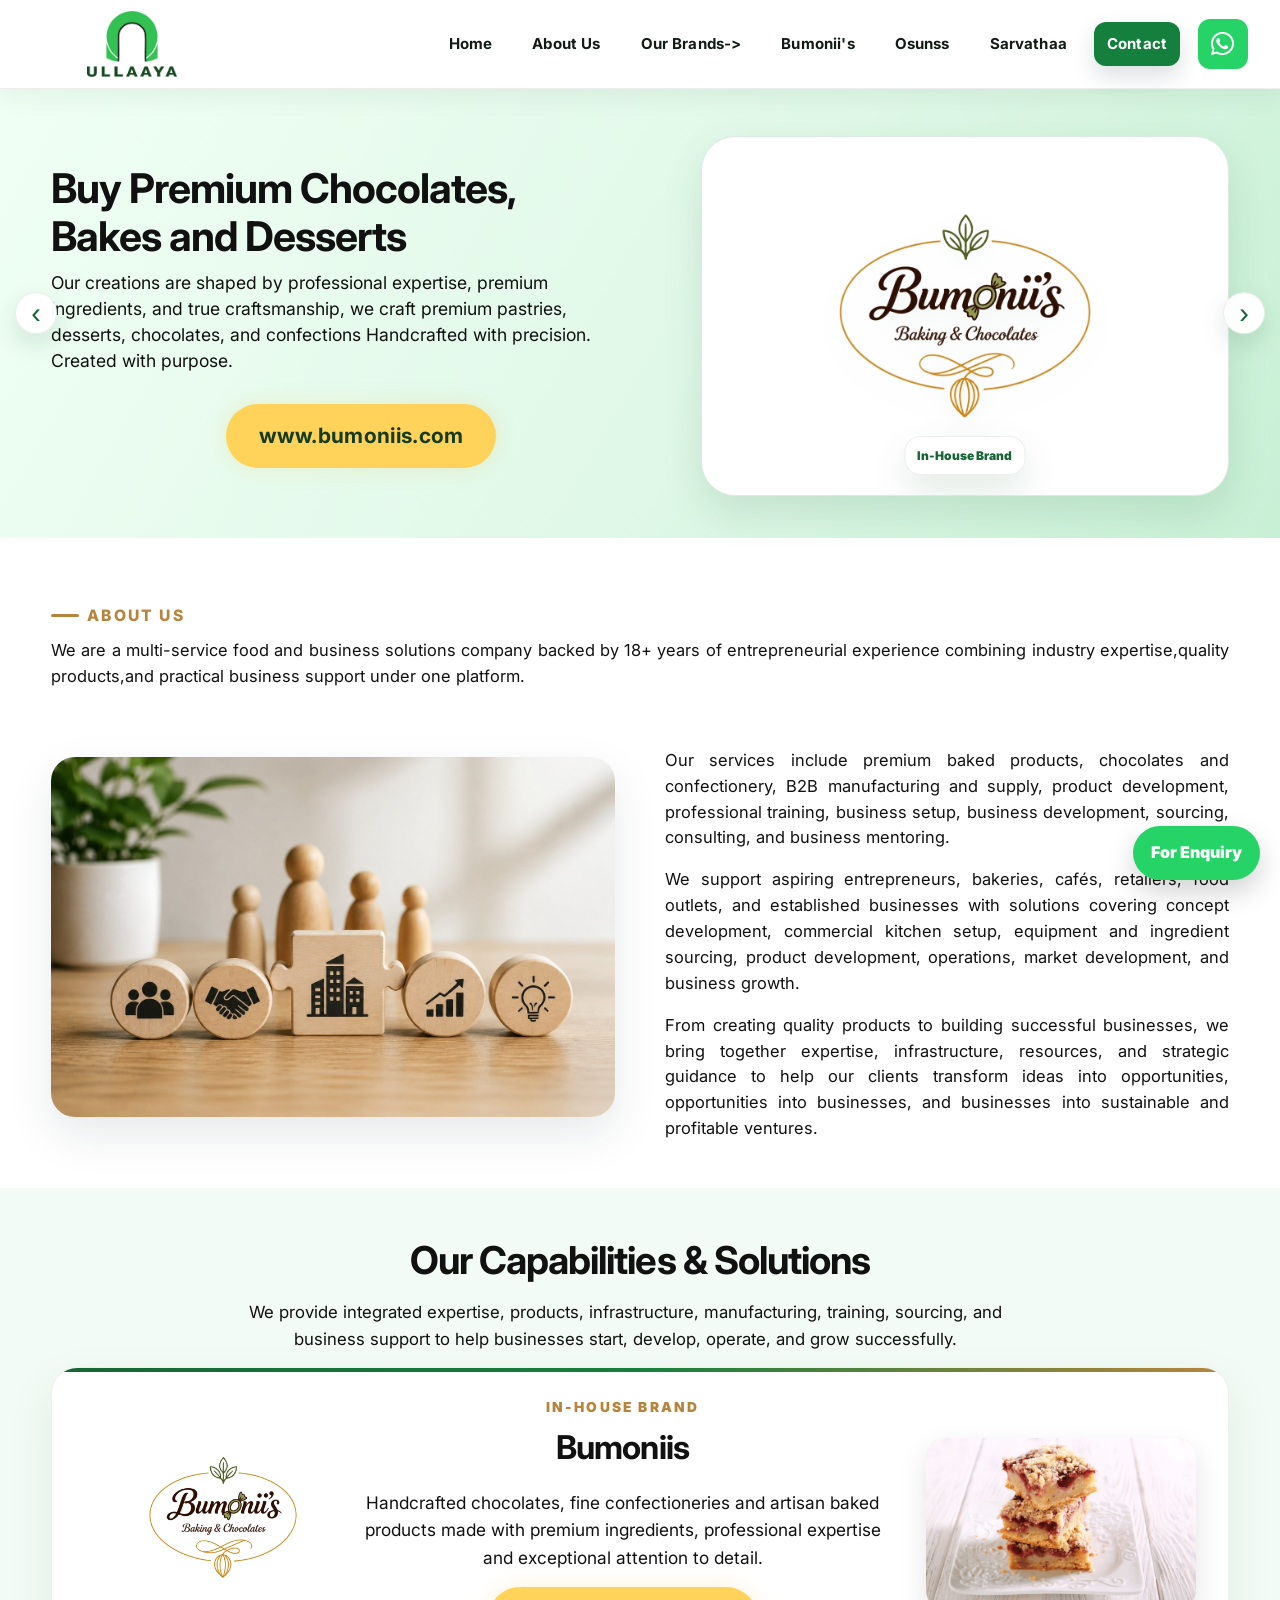
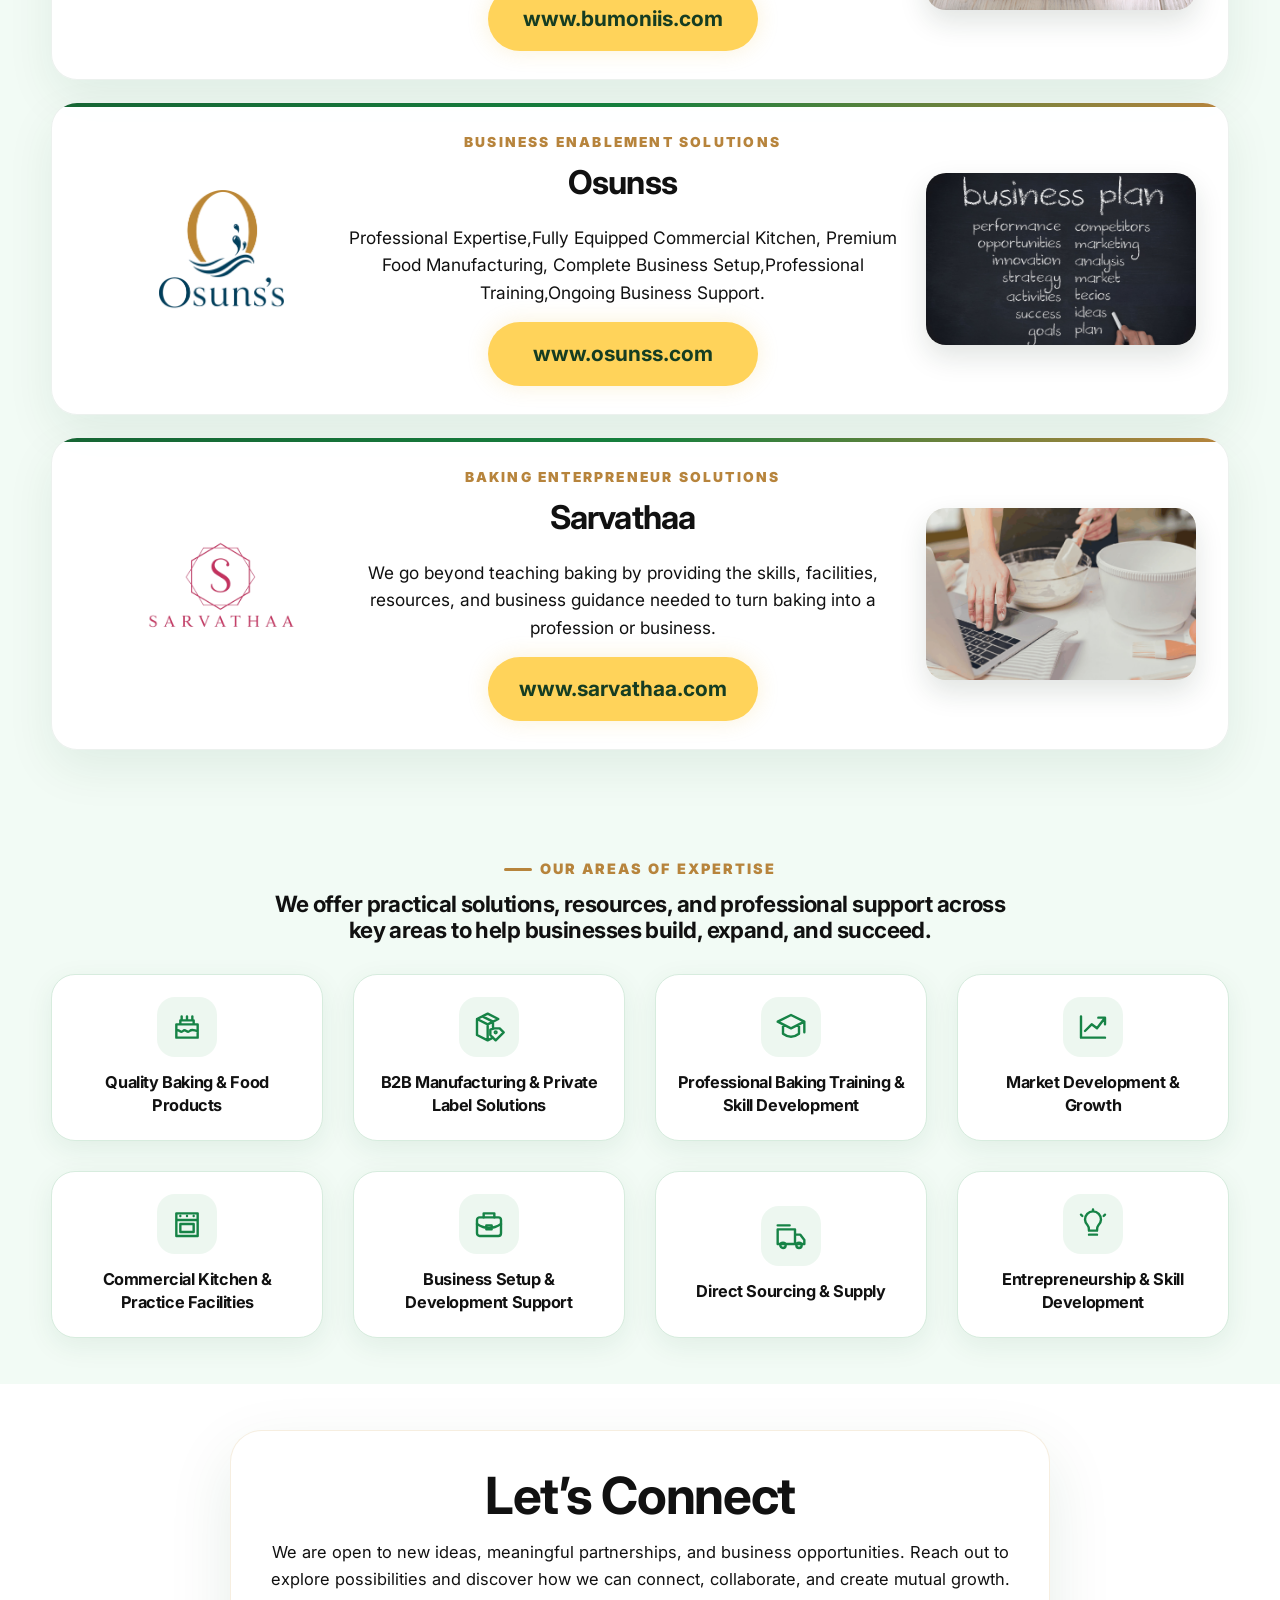
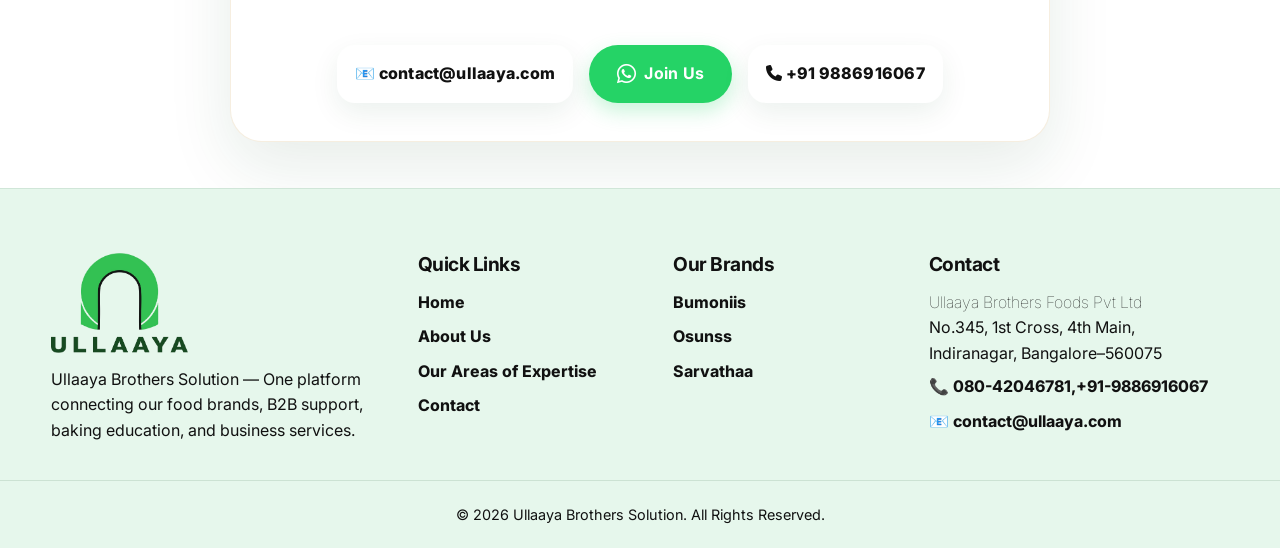
==== commit 7044340d: "Update website for vps" ====
--- a/index.html
+++ b/index.html
@@ -208,7 +208,7 @@
                       <div class="contact-cards">
 
     <a href="mailto:contact@ullaaya.com" class="contact-email">
-        info@ullaayafoods.com
+        📧 contact@ullaaya.com
     </a>
 
     <a class="join-us-btn"
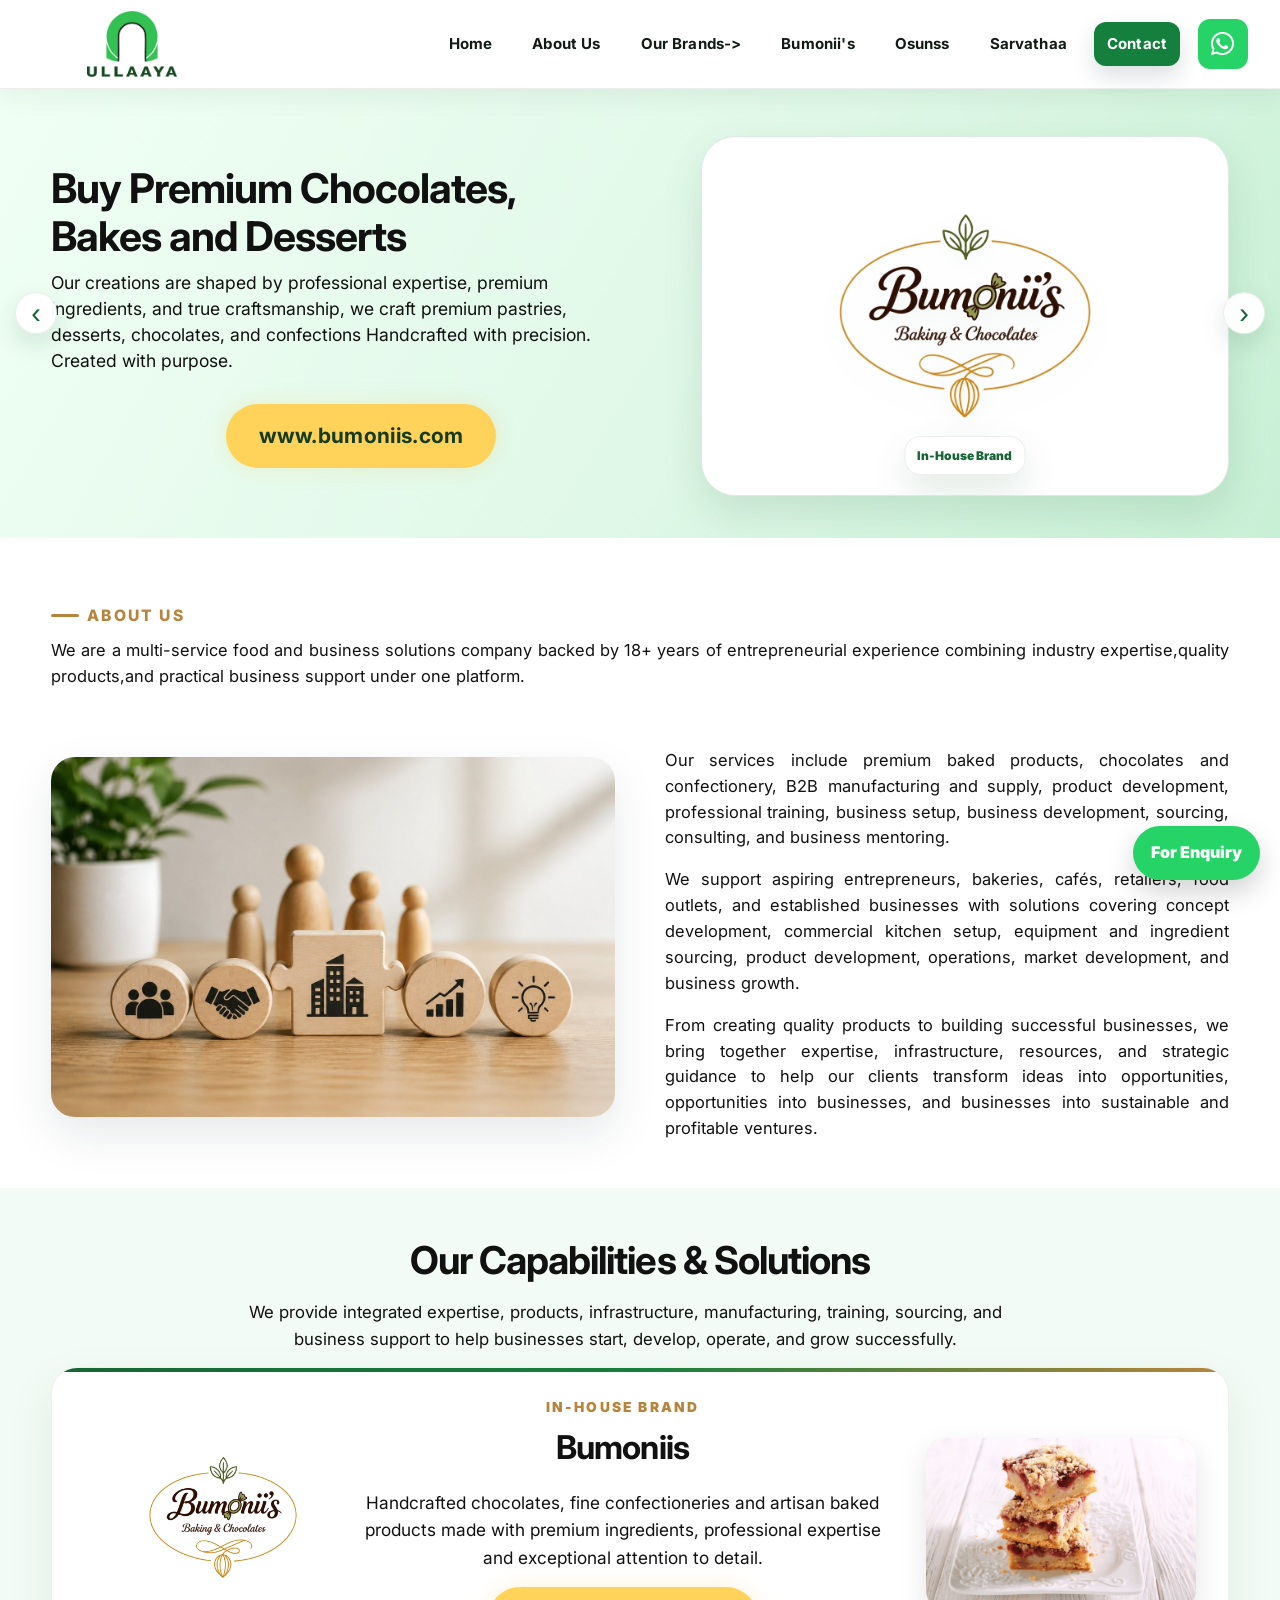
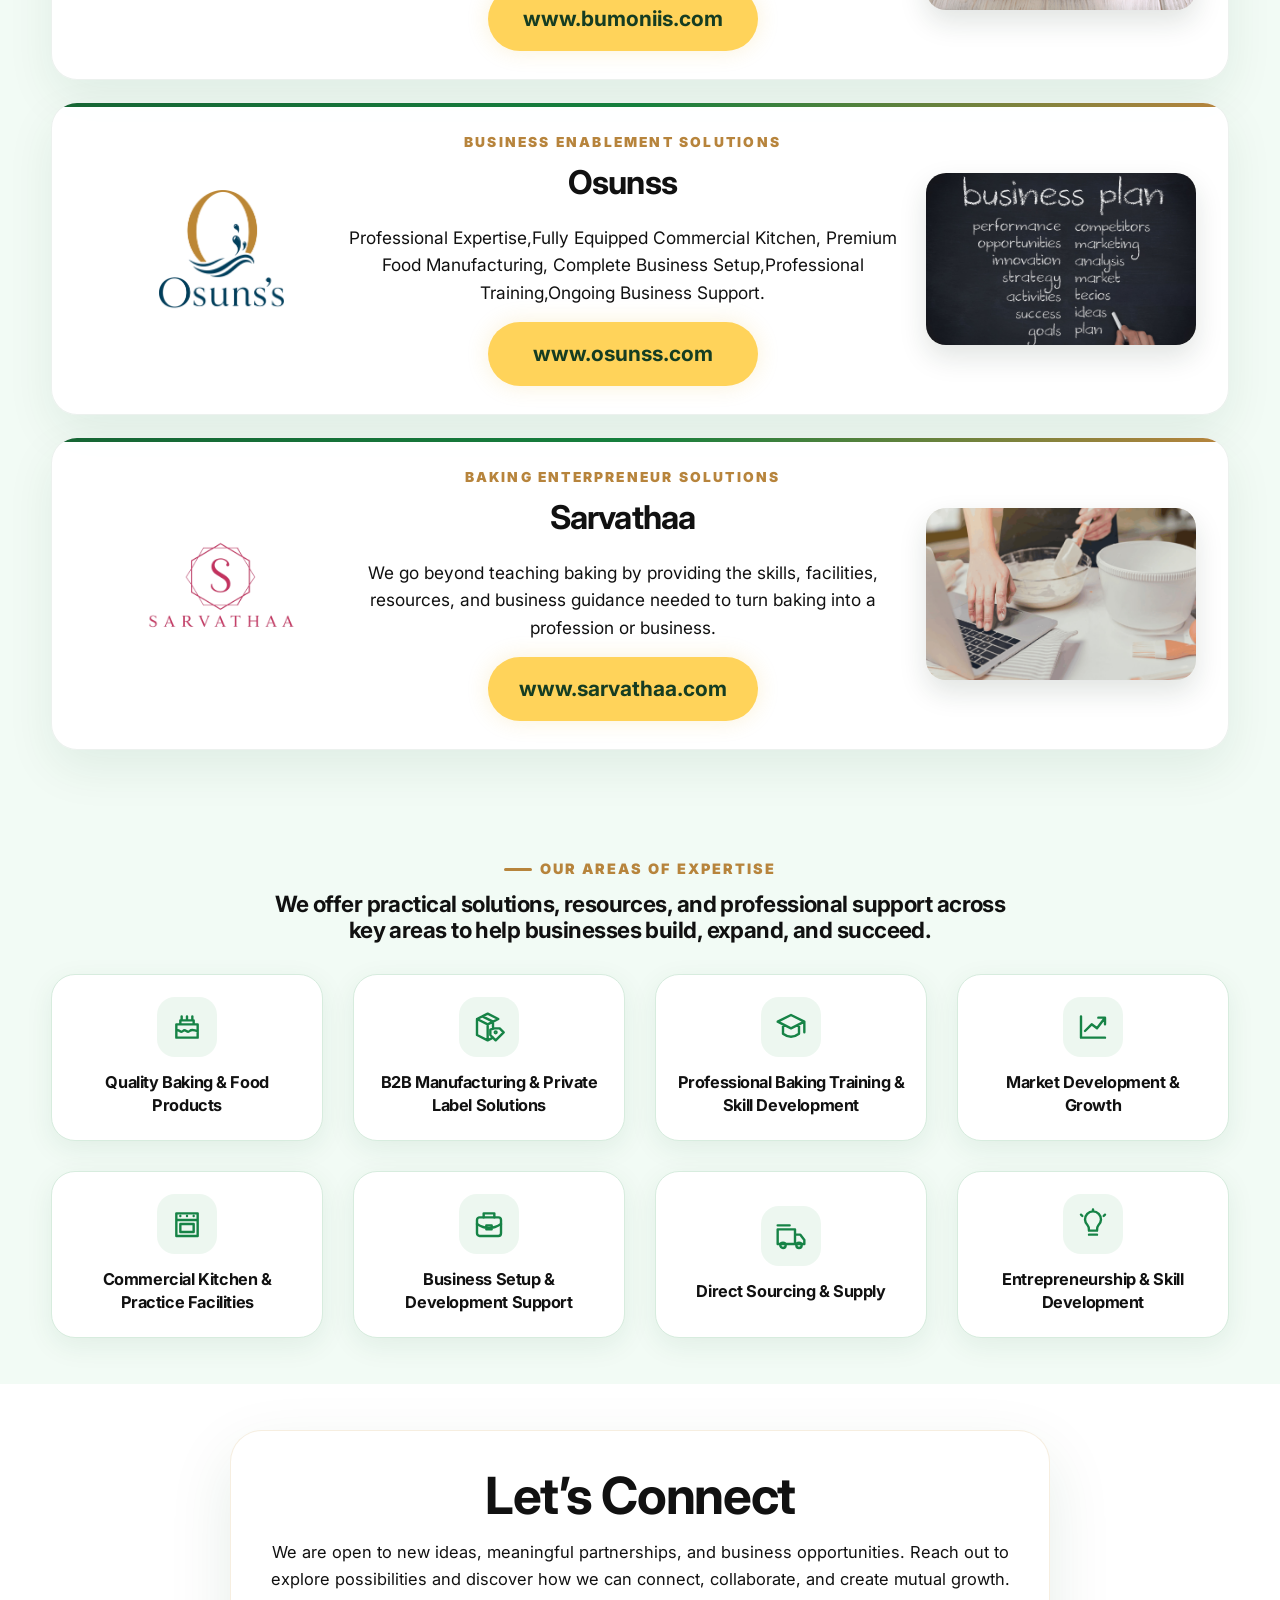
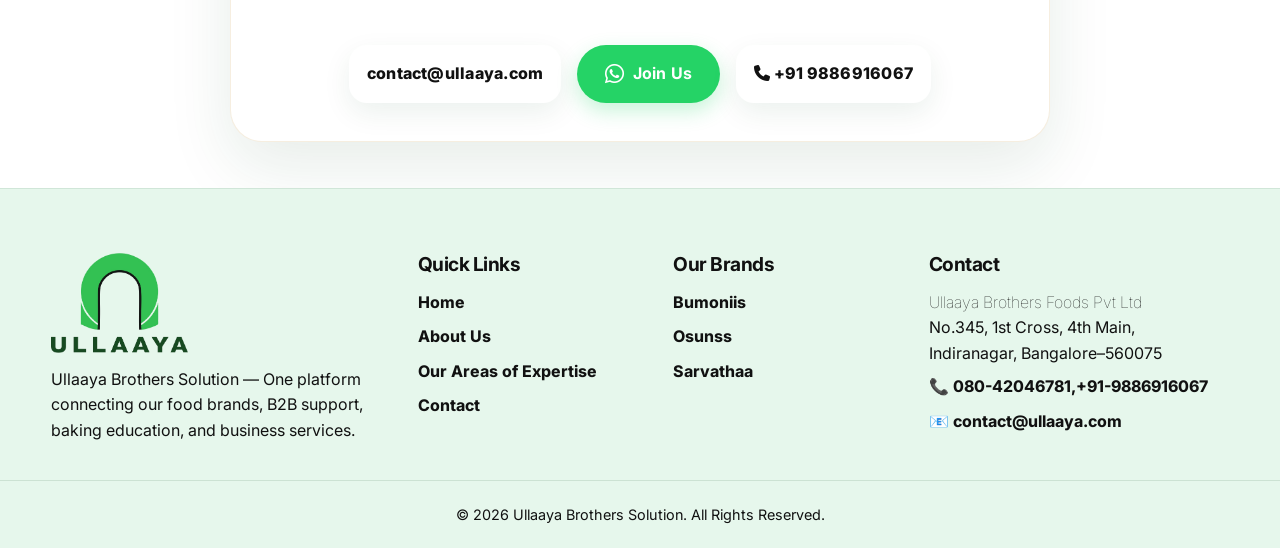
==== commit 69597944: "Update website for vps" ====
--- a/index.html
+++ b/index.html
@@ -208,7 +208,7 @@
                       <div class="contact-cards">
 
     <a href="mailto:contact@ullaaya.com" class="contact-email">
-        📧 contact@ullaaya.com
+        contact@ullaaya.com
     </a>
 
     <a class="join-us-btn"
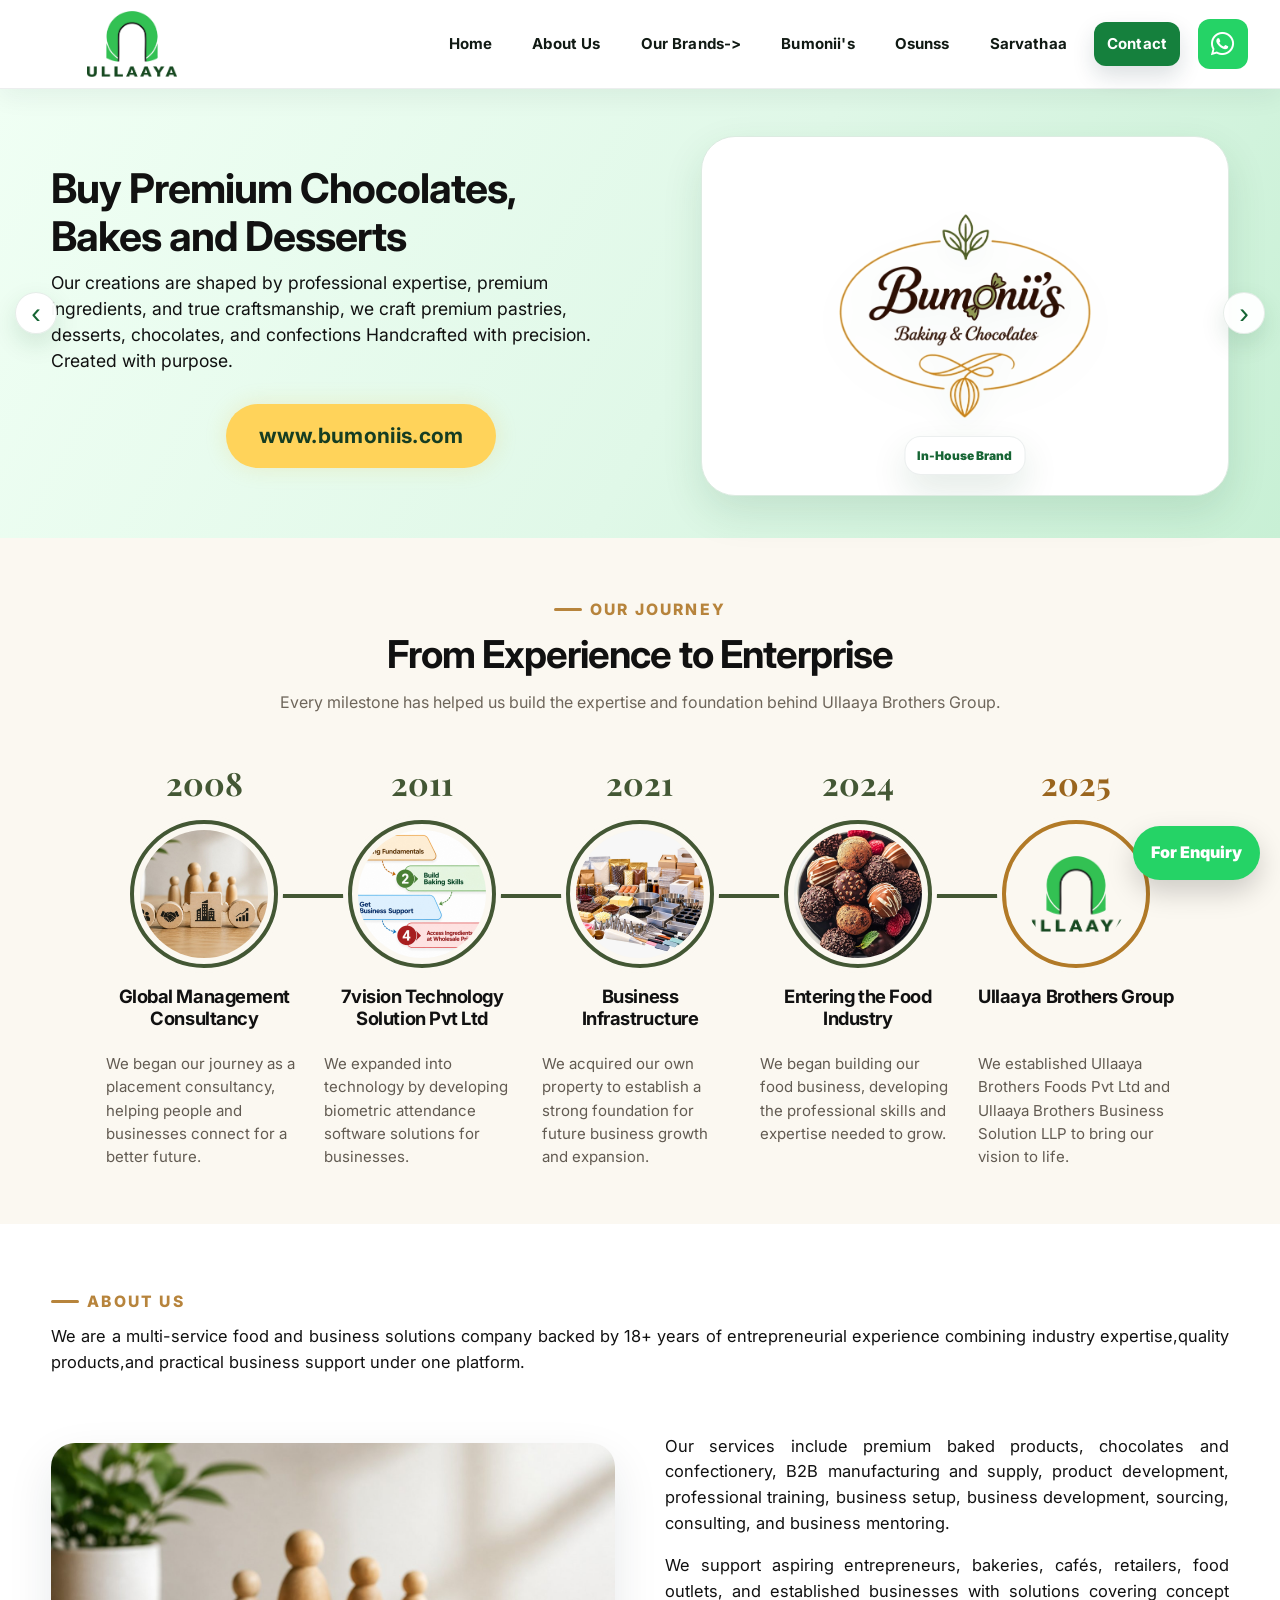
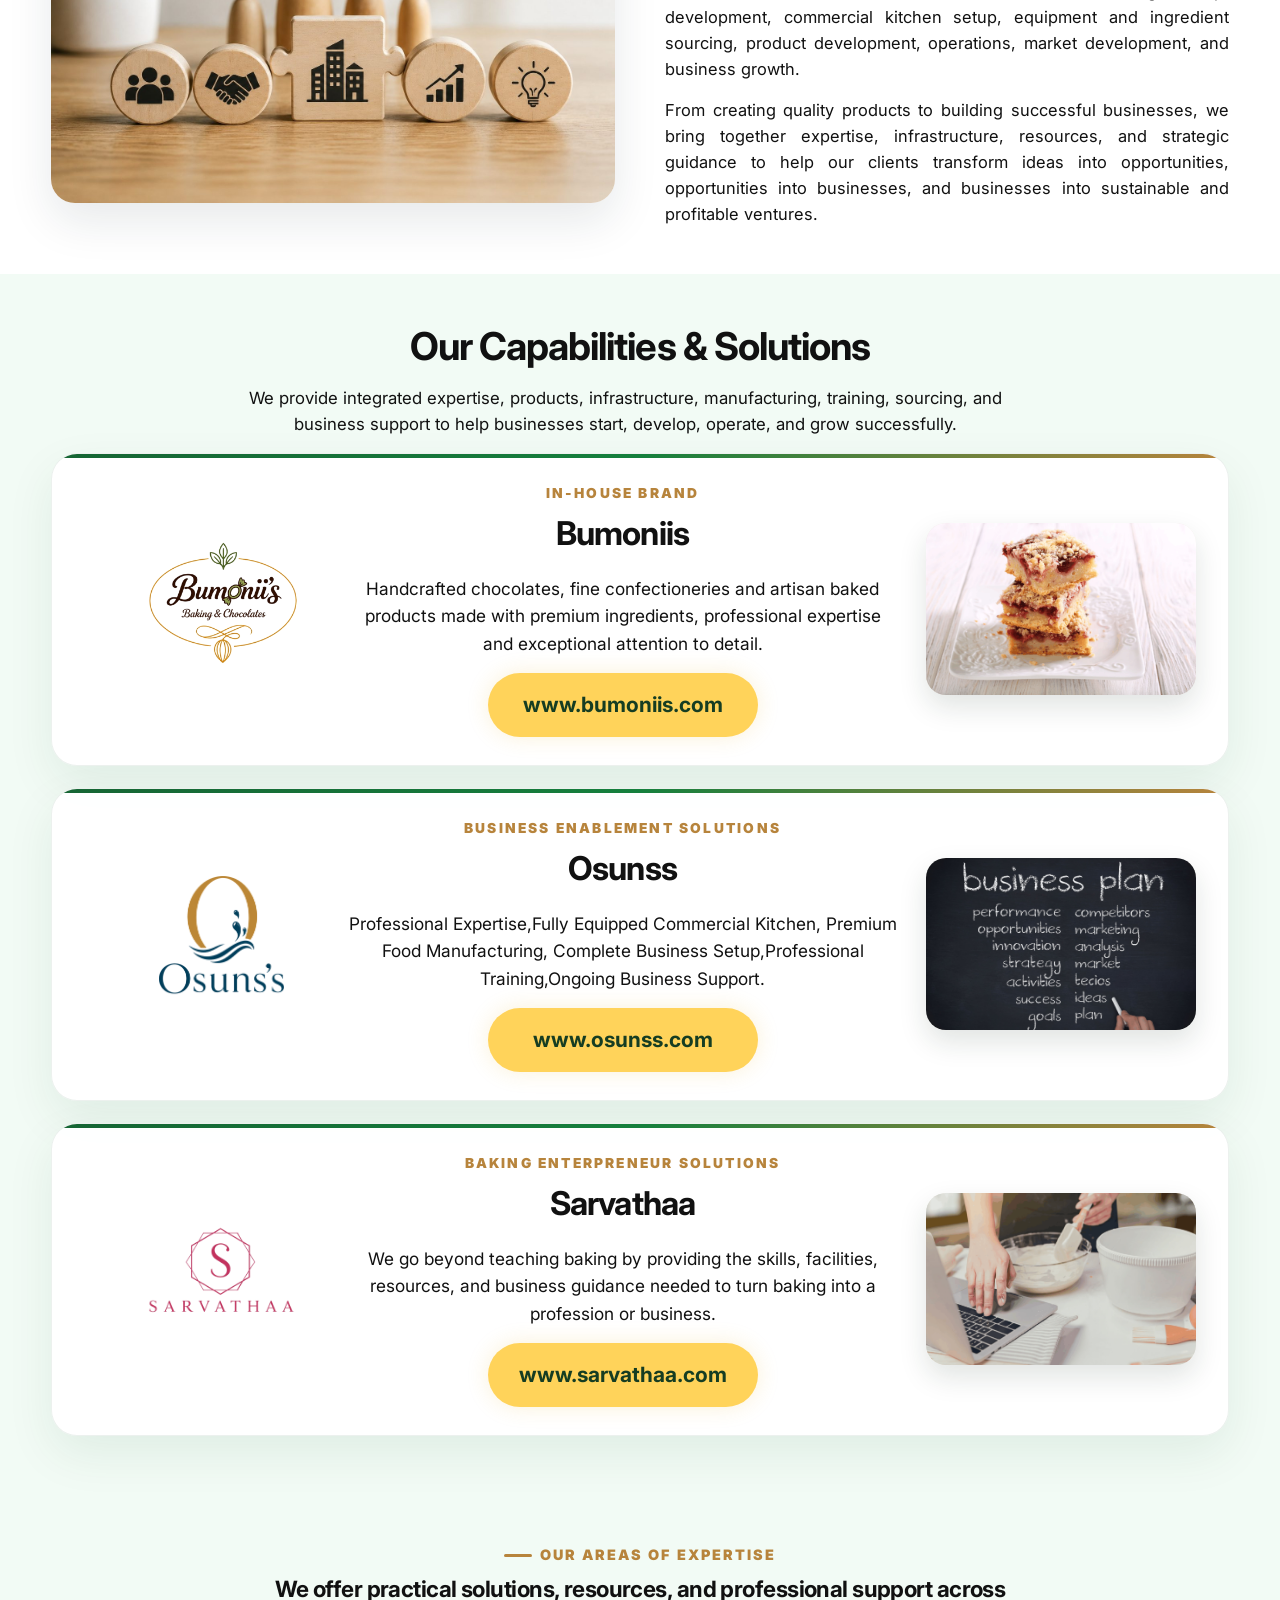
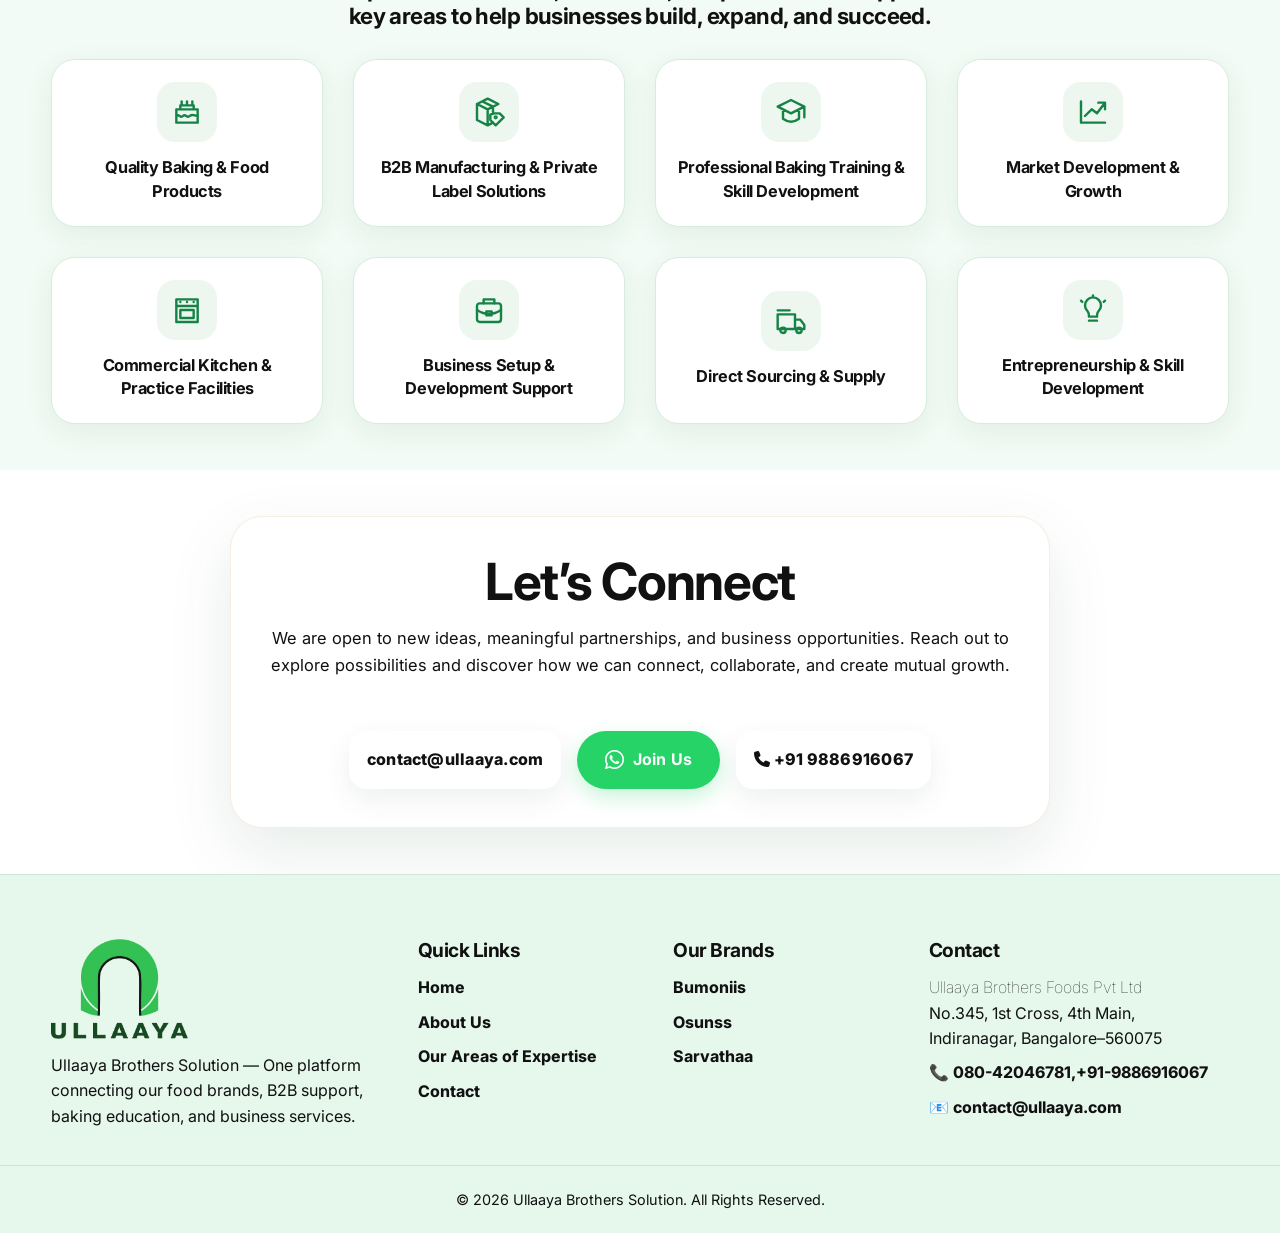
==== commit 4c95ad69: "Update website for vps" ====
--- a/index.html
+++ b/index.html
@@ -78,6 +78,60 @@
                 <button aria-label="Next business" class="slider-arrow slider-next" type="button">›</button>
             </div>
         </section>
+        <!-- COMPANY JOURNEY TIMELINE
+             To change any timeline picture, edit the five individual src paths below. -->
+        <section class="journey-section" id="journey">
+            <div class="container">
+                <div class="journey-heading">
+                    <p class="eyebrow">Our Journey</p>
+                    <h2>From Experience to Enterprise</h2>
+                    <p>Every milestone has helped us build the expertise and foundation behind Ullaaya Brothers Group.</p>
+                </div>
+                <div class="journey-timeline">
+                    <article class="journey-item">
+                        <div class="journey-year">2008</div>
+                        <div class="journey-node">
+                            <img src="assets/about.jpeg" alt="Global management consultancy">
+                        </div>
+                        <h3>Global Management Consultancy</h3>
+                        <p>We began our journey as a placement consultancy, helping people and businesses connect for a better future.</p>
+                    </article>
+                    <article class="journey-item">
+                        <div class="journey-year">2011</div>
+                        <div class="journey-node">
+                            <img src="assets/Bake-to-businessnew.jpeg" alt="Technology and business solutions">
+                        </div>
+                        <h3>7vision Technology Solution Pvt Ltd</h3>
+                        <p>We expanded into technology by developing biometric attendance software solutions for businesses.</p>
+                    </article>
+                    <article class="journey-item">
+                        <div class="journey-year">2021</div>
+                        <div class="journey-node">
+                            <img src="assets/direct-supply-solutions.jpeg" alt="Business infrastructure and supply">
+                        </div>
+                        <h3>Business Infrastructure</h3>
+                        <p>We acquired our own property to establish a strong foundation for future business growth and expansion.</p>
+                    </article>
+                    <article class="journey-item">
+                        <div class="journey-year">2024</div>
+                        <div class="journey-node">
+                            <img src="assets/images/bumoniis-products/truffles-pralines.jpg" alt="Entering the food industry">
+                        </div>
+                        <h3>Entering the Food Industry</h3>
+                        <p>We began building our food business, developing the professional skills and expertise needed to grow.</p>
+                    </article>
+                    <article class="journey-item">
+                        <div class="journey-year">2025</div>
+                        <div class="journey-node">
+                            <img src="assets/images/ullaaya-logo-clean.png" alt="Ullaaya Brothers Group logo">
+                        </div>
+                        <h3>Ullaaya Brothers Group</h3>
+                        <p>We established Ullaaya Brothers Foods Pvt Ltd and Ullaaya Brothers Business Solution LLP to bring our vision to life.</p>
+                    </article>
+                </div>
+            </div>
+        </section>
+
         <section class="section about-story" id="about">
             <div class="container">
                 <div class="section-head reveal about-intro">
--- a/assets/css/style.css
+++ b/assets/css/style.css
@@ -6819,3 +6819,115 @@
  }
  .bumoniis-compact-banner .hero-text { font-size: 1rem !important; }
 }
+
+
+/* ===== Company journey timeline (homepage, before About Us) ===== */
+.journey-section {
+    padding: 55px 60px;
+    background: #fbf8f1;
+    color: #342b20;
+    overflow: hidden;
+}
+.journey-heading {
+    max-width: 760px;
+    margin: 0 auto 48px;
+    text-align: center;
+}
+.journey-heading .eyebrow { margin-bottom: 10px; }
+.journey-heading h2 {
+    margin: 0 0 12px;
+    font-family: "Playfair Display", Georgia, serif;
+    font-size: clamp(2rem, 3vw, 2.7rem);
+    line-height: 1.2;
+    color: #3c3326;
+}
+.journey-heading > p:last-child {
+    margin: 0;
+    color: #6e665b;
+    line-height: 1.65;
+}
+.journey-timeline {
+    display: grid;
+    grid-template-columns: repeat(5, minmax(0, 1fr));
+    gap: 22px;
+    position: relative;
+}
+.journey-timeline::before {
+    content: "";
+    position: absolute;
+    left: 7%;
+    right: 7%;
+    top: 130px; /* Align the line through the center of all timeline circles */
+    height: 4px;
+    border-radius: 10px;
+    background: #435734;
+}
+.journey-item {
+    min-width: 0;
+    position: relative;
+    z-index: 1;
+    text-align: center;
+}
+.journey-year {
+    margin-bottom: 18px;
+    font: 700 2rem/1.2 "Playfair Display", Georgia, serif;
+    color: #435734;
+}
+.journey-item .journey-year { color: #435734; }
+.journey-item:last-child .journey-year { color: #9a651e; }
+.journey-node {
+    width: 148px;
+    height: 148px;
+    padding: 6px;
+    margin: 0 auto 18px;
+    border: 4px solid #435734;
+    border-radius: 50%;
+    background: #fbf8f1;
+    box-shadow: 0 0 0 5px #fbf8f1;
+    overflow: hidden;
+}
+.journey-item:not(:last-child) .journey-node { border-color: #435734; }
+.journey-item:last-child .journey-node { border-color: #b27a27; }
+.journey-node img {
+    display: block;
+    width: 100%;
+    height: 100%;
+    border-radius: 50%;
+    object-fit: cover;
+}
+.journey-item:last-child .journey-node img { object-fit: contain; padding: 12px; }
+.journey-item h3 {
+    min-height: 54px;
+    margin: 0 0 12px;
+    font: 700 1.15rem/1.25 "Playfair Display", Georgia, serif;
+    color: #4b3b2a;
+}
+.journey-item p {
+    margin: 0;
+    text-align: left;
+    color: #625b52;
+    font-size: .94rem;
+    line-height: 1.55;
+}
+@media (max-width: 1000px) {
+    .journey-timeline { grid-template-columns: repeat(3, minmax(0, 1fr)); row-gap: 36px; }
+    .journey-timeline::before { display: none; }
+    .journey-item h3 { min-height: 0; }
+}
+@media (max-width: 640px) {
+    .journey-section { padding: 54px 0; }
+    .journey-heading { margin-bottom: 34px; }
+    .journey-timeline { grid-template-columns: 1fr; gap: 28px; }
+    .journey-item {
+        display: grid;
+        grid-template-columns: 94px minmax(0, 1fr);
+        grid-template-rows: auto auto auto;
+        column-gap: 18px;
+        text-align: left;
+        align-items: start;
+    }
+    .journey-year { grid-column: 2; grid-row: 1; margin: 0 0 5px; font-size: 1.65rem; }
+    .journey-node { width: 94px; height: 94px; grid-column: 1; grid-row: 1 / span 3; margin: 0; }
+    .journey-item h3 { grid-column: 2; grid-row: 2; margin-bottom: 7px; font-size: 1.05rem; }
+    .journey-item p { grid-column: 2; grid-row: 3; font-size: .9rem; }
+}
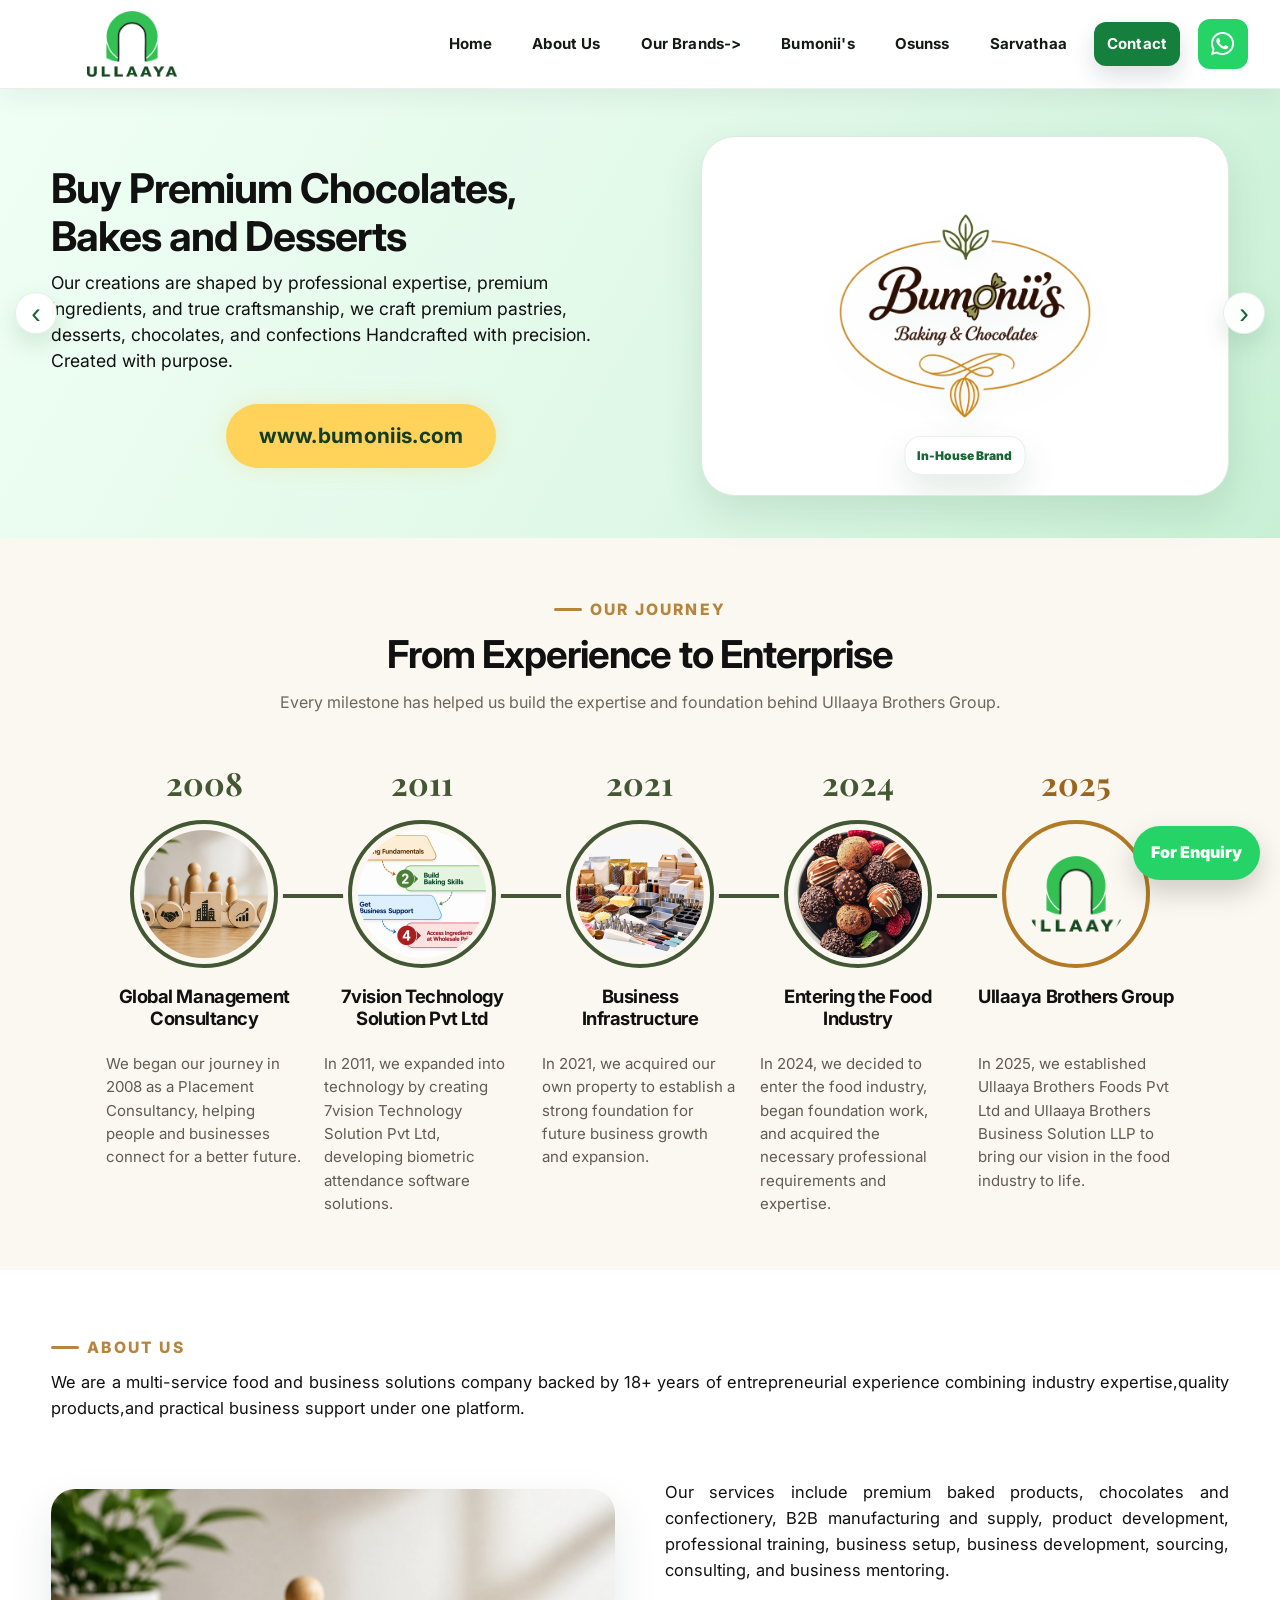
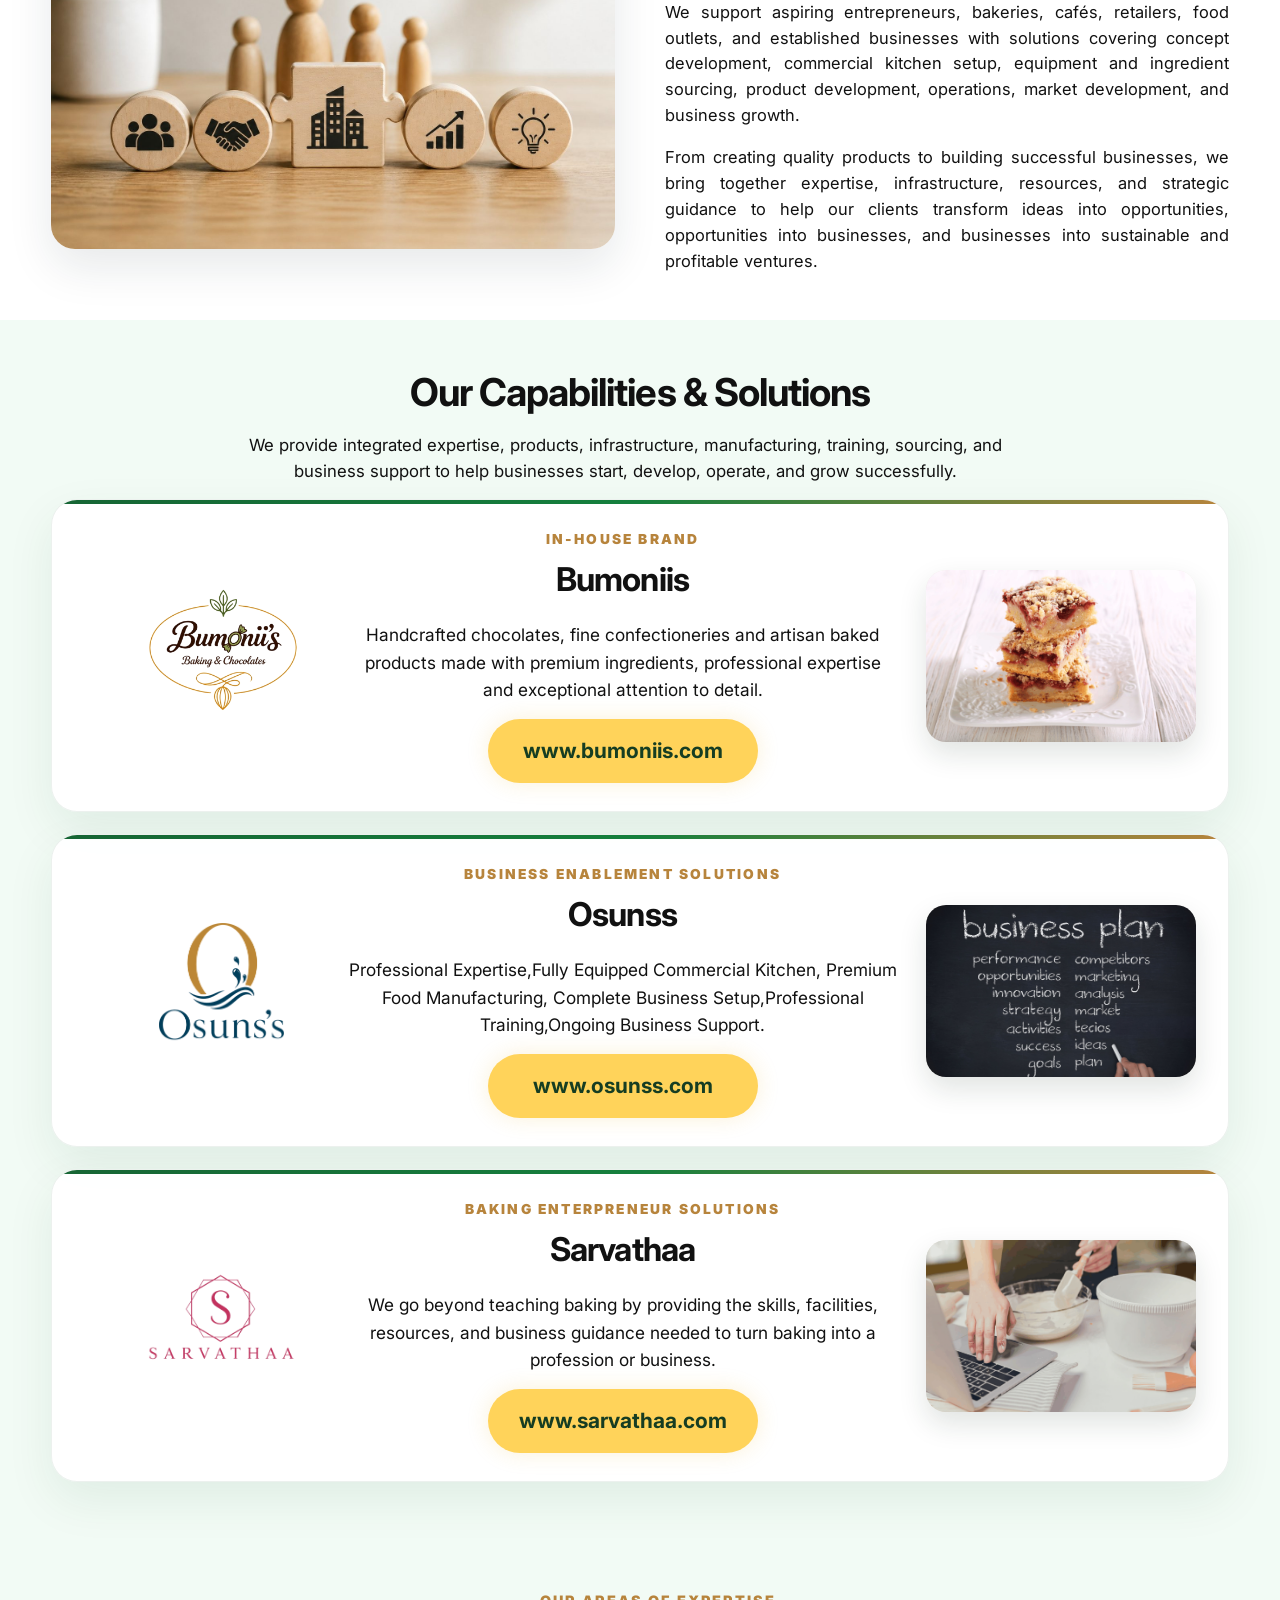
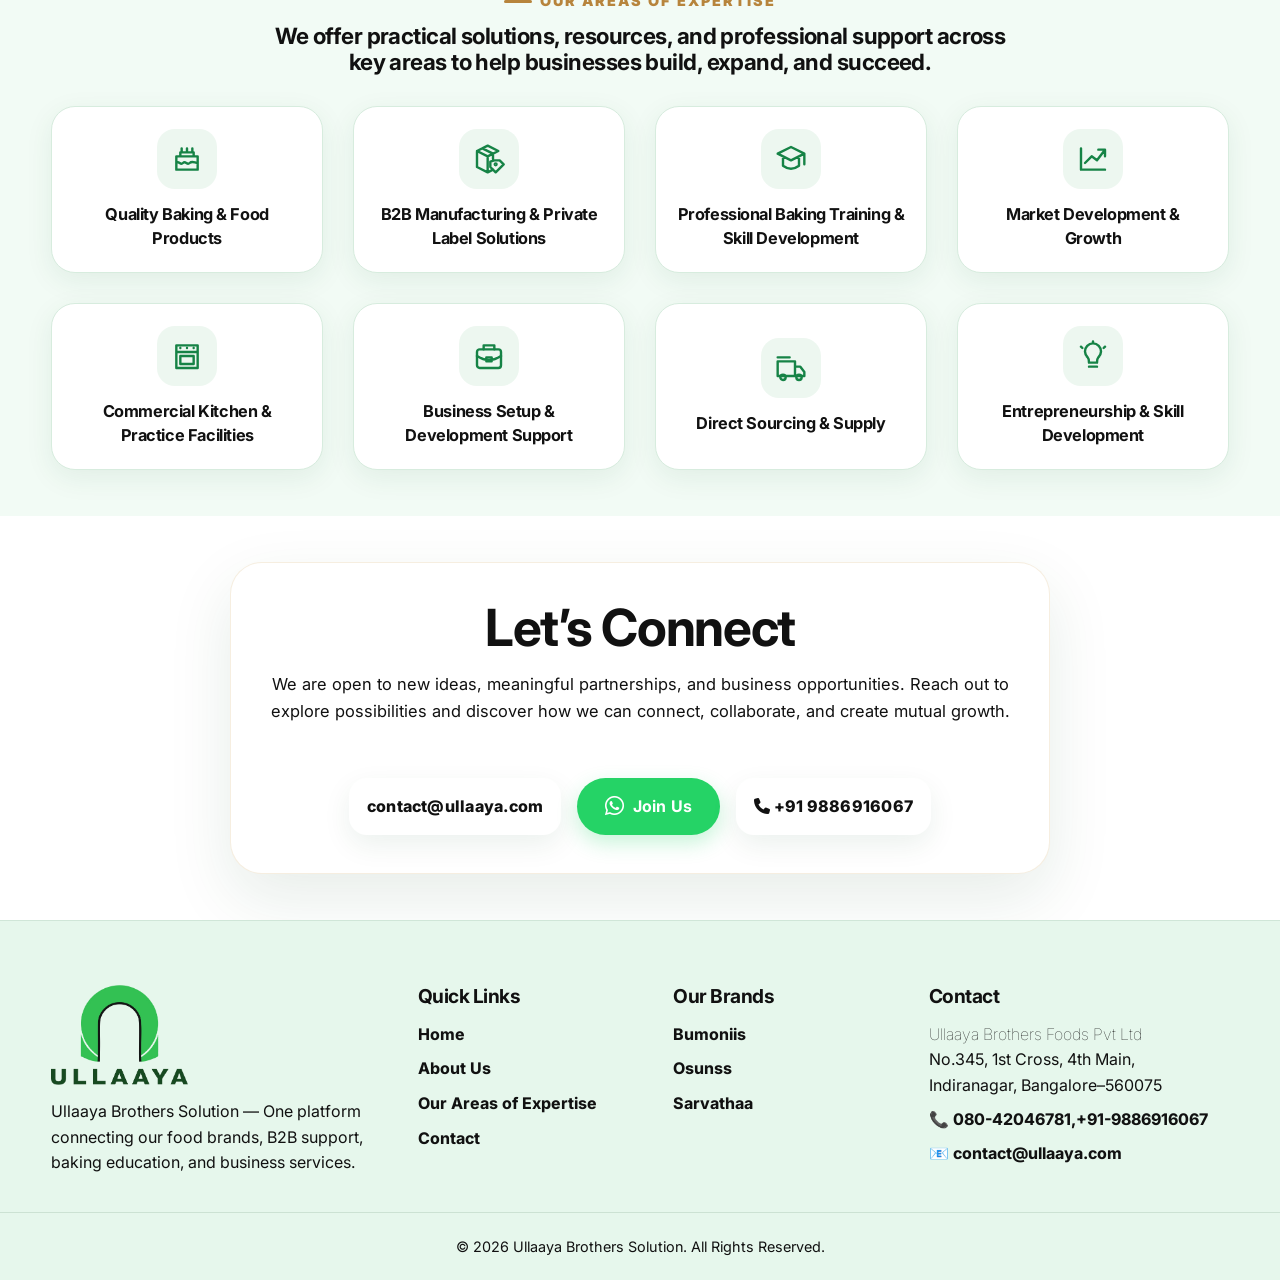
==== commit e1726564: "Update website" ====
--- a/index.html
+++ b/index.html
@@ -94,7 +94,7 @@
                             <img src="assets/about.jpeg" alt="Global management consultancy">
                         </div>
                         <h3>Global Management Consultancy</h3>
-                        <p>We began our journey as a placement consultancy, helping people and businesses connect for a better future.</p>
+                        <p>We began our journey in 2008 as a Placement Consultancy, helping people and businesses connect for a better future.</p>
                     </article>
                     <article class="journey-item">
                         <div class="journey-year">2011</div>
@@ -102,7 +102,7 @@
                             <img src="assets/Bake-to-businessnew.jpeg" alt="Technology and business solutions">
                         </div>
                         <h3>7vision Technology Solution Pvt Ltd</h3>
-                        <p>We expanded into technology by developing biometric attendance software solutions for businesses.</p>
+                        <p>In 2011, we expanded into technology by creating 7vision Technology Solution Pvt Ltd, developing biometric attendance software solutions.</p>
                     </article>
                     <article class="journey-item">
                         <div class="journey-year">2021</div>
@@ -110,7 +110,7 @@
                             <img src="assets/direct-supply-solutions.jpeg" alt="Business infrastructure and supply">
                         </div>
                         <h3>Business Infrastructure</h3>
-                        <p>We acquired our own property to establish a strong foundation for future business growth and expansion.</p>
+                        <p>In 2021, we acquired our own property to establish a strong foundation for future business growth and expansion.</p>
                     </article>
                     <article class="journey-item">
                         <div class="journey-year">2024</div>
@@ -118,7 +118,7 @@
                             <img src="assets/images/bumoniis-products/truffles-pralines.jpg" alt="Entering the food industry">
                         </div>
                         <h3>Entering the Food Industry</h3>
-                        <p>We began building our food business, developing the professional skills and expertise needed to grow.</p>
+                        <p>In 2024, we decided to enter the food industry, began foundation work, and acquired the necessary professional requirements and expertise.</p>
                     </article>
                     <article class="journey-item">
                         <div class="journey-year">2025</div>
@@ -126,7 +126,7 @@
                             <img src="assets/images/ullaaya-logo-clean.png" alt="Ullaaya Brothers Group logo">
                         </div>
                         <h3>Ullaaya Brothers Group</h3>
-                        <p>We established Ullaaya Brothers Foods Pvt Ltd and Ullaaya Brothers Business Solution LLP to bring our vision to life.</p>
+                        <p>In 2025, we established Ullaaya Brothers Foods Pvt Ltd and Ullaaya Brothers Business Solution LLP to bring our vision in the food industry to life.</p>
                     </article>
                 </div>
             </div>
